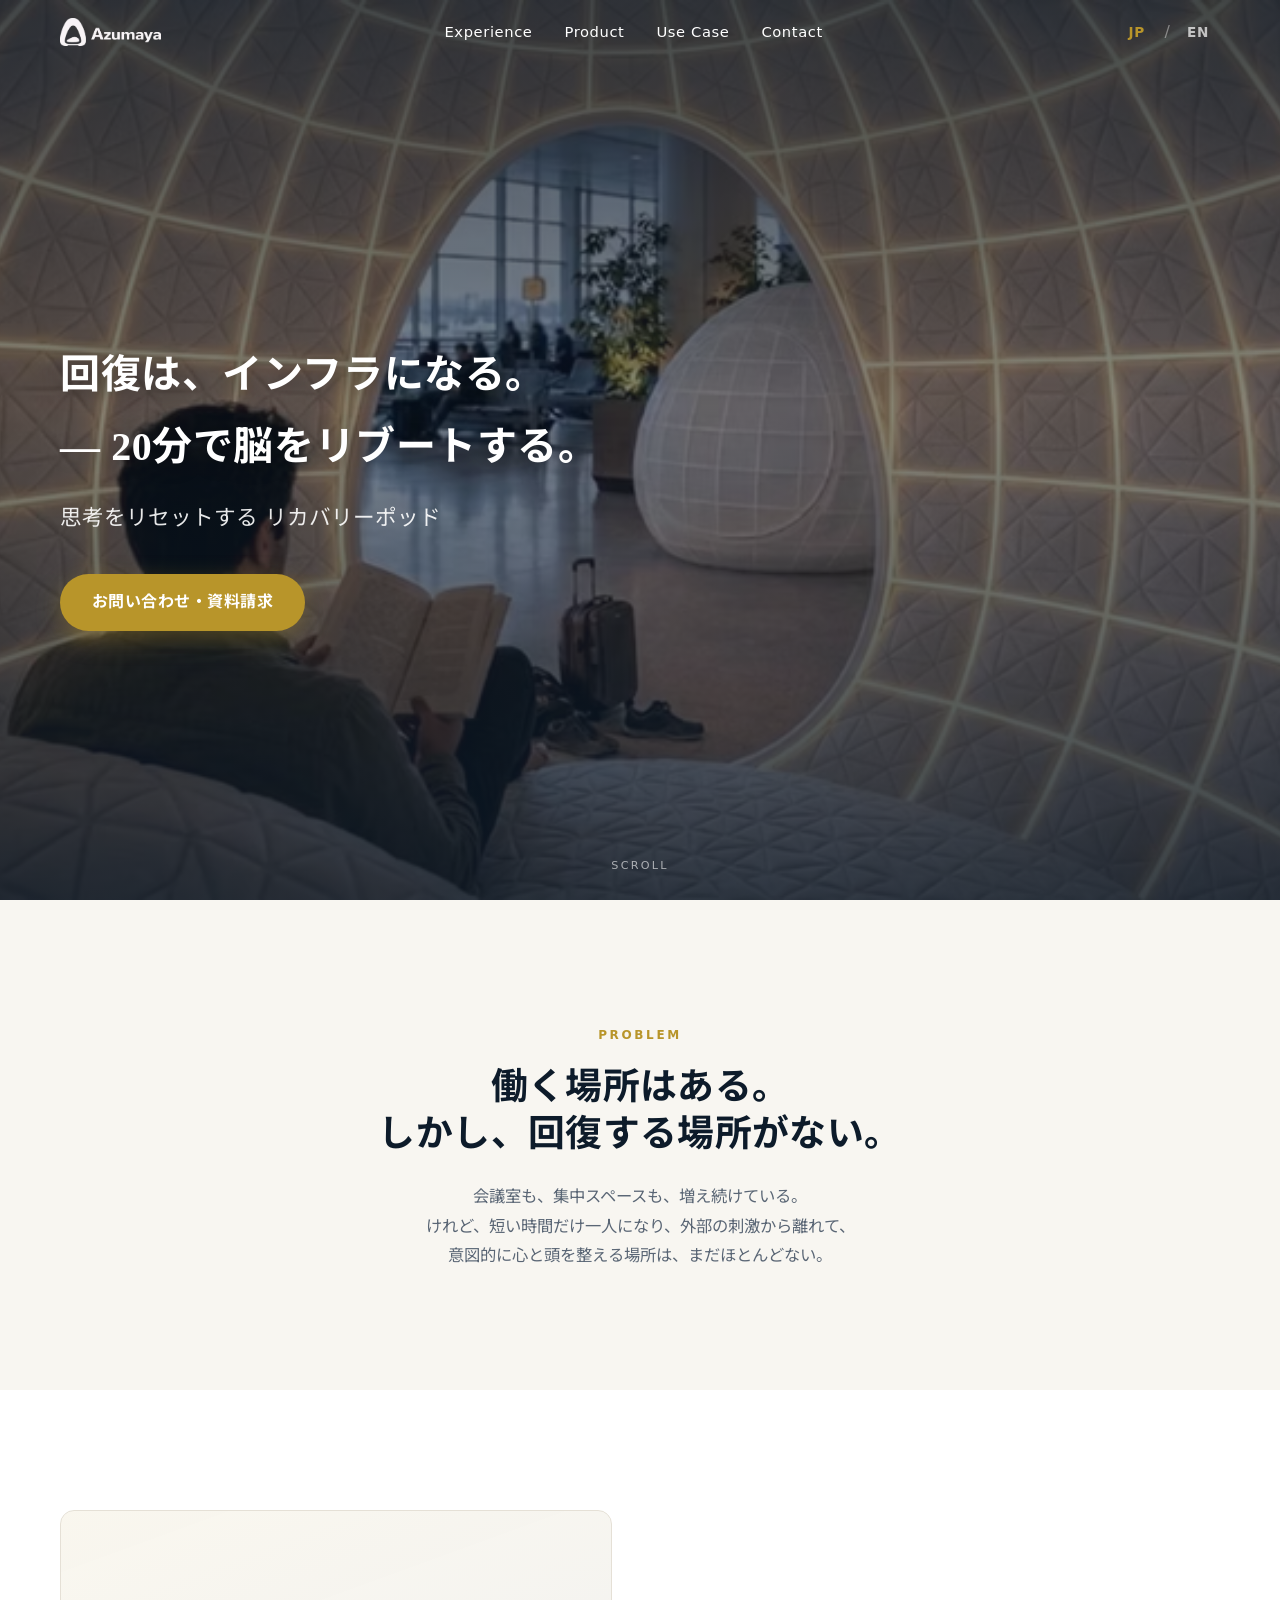
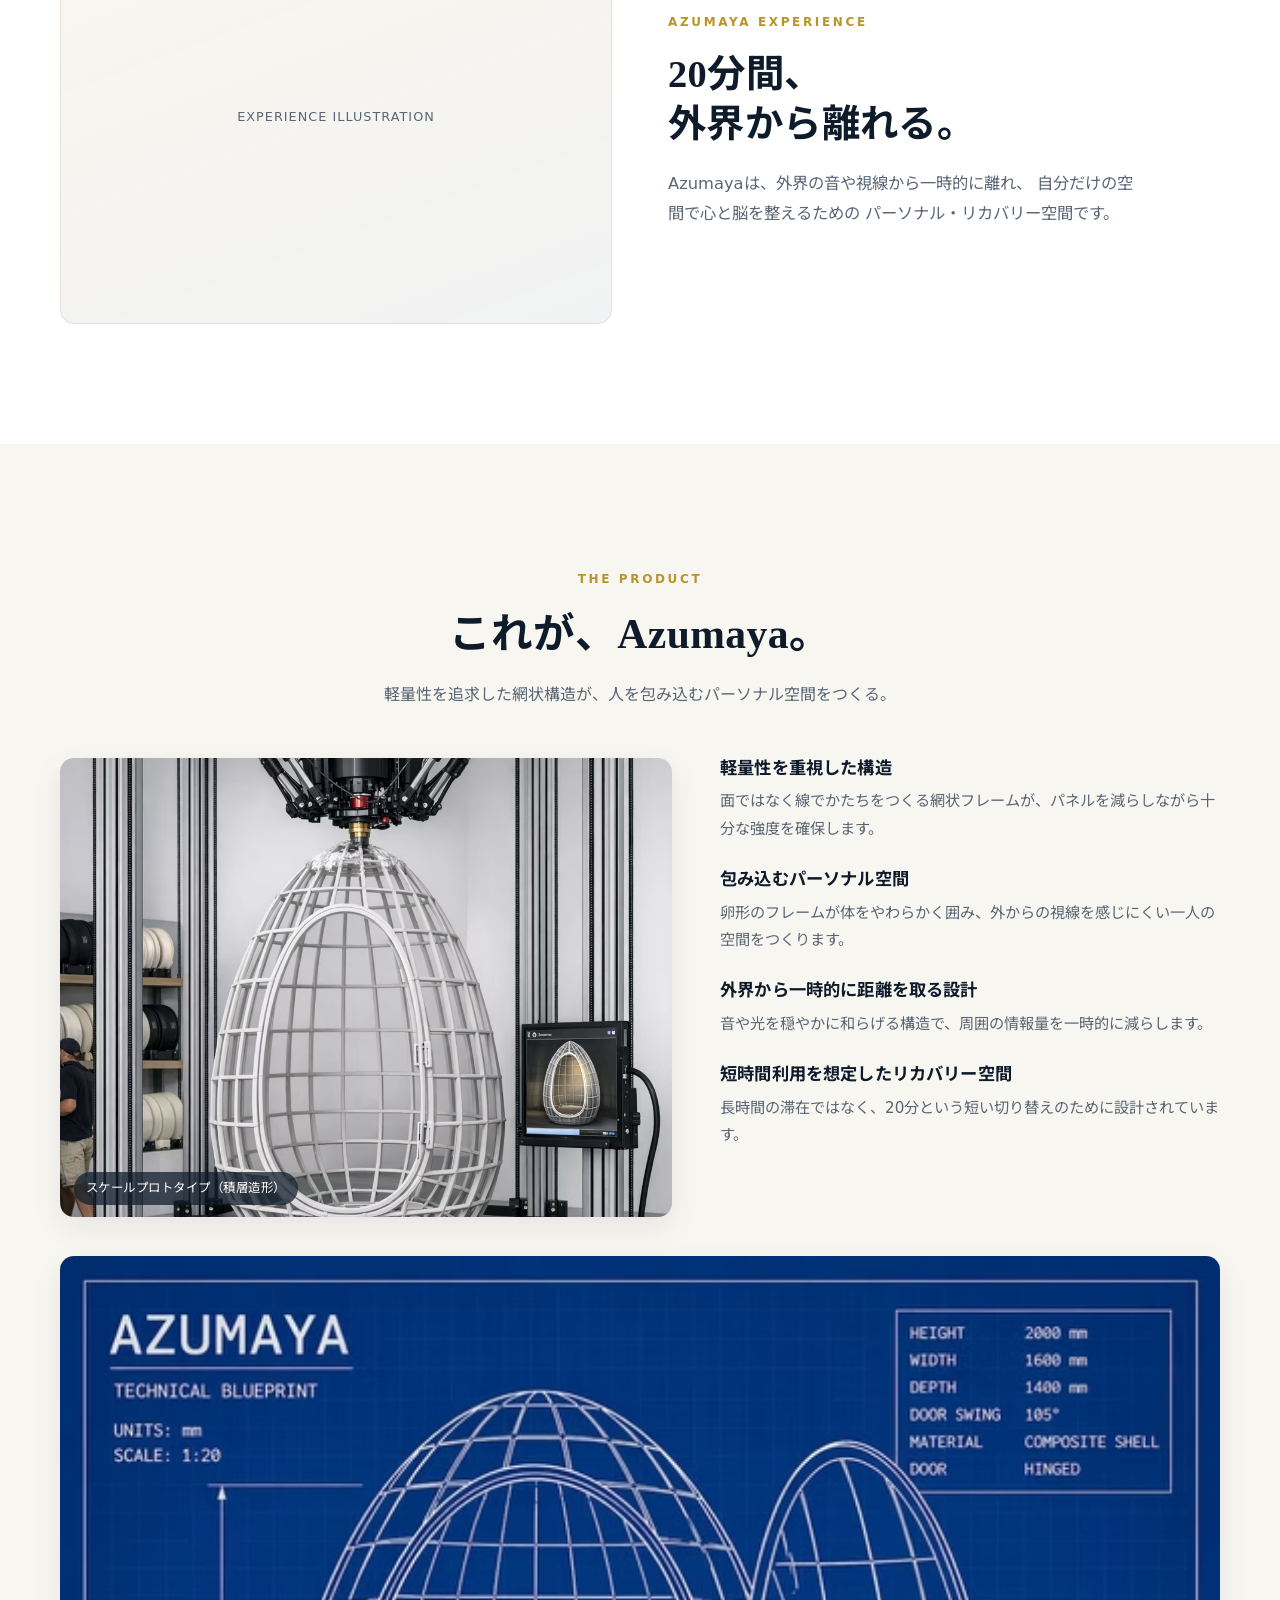
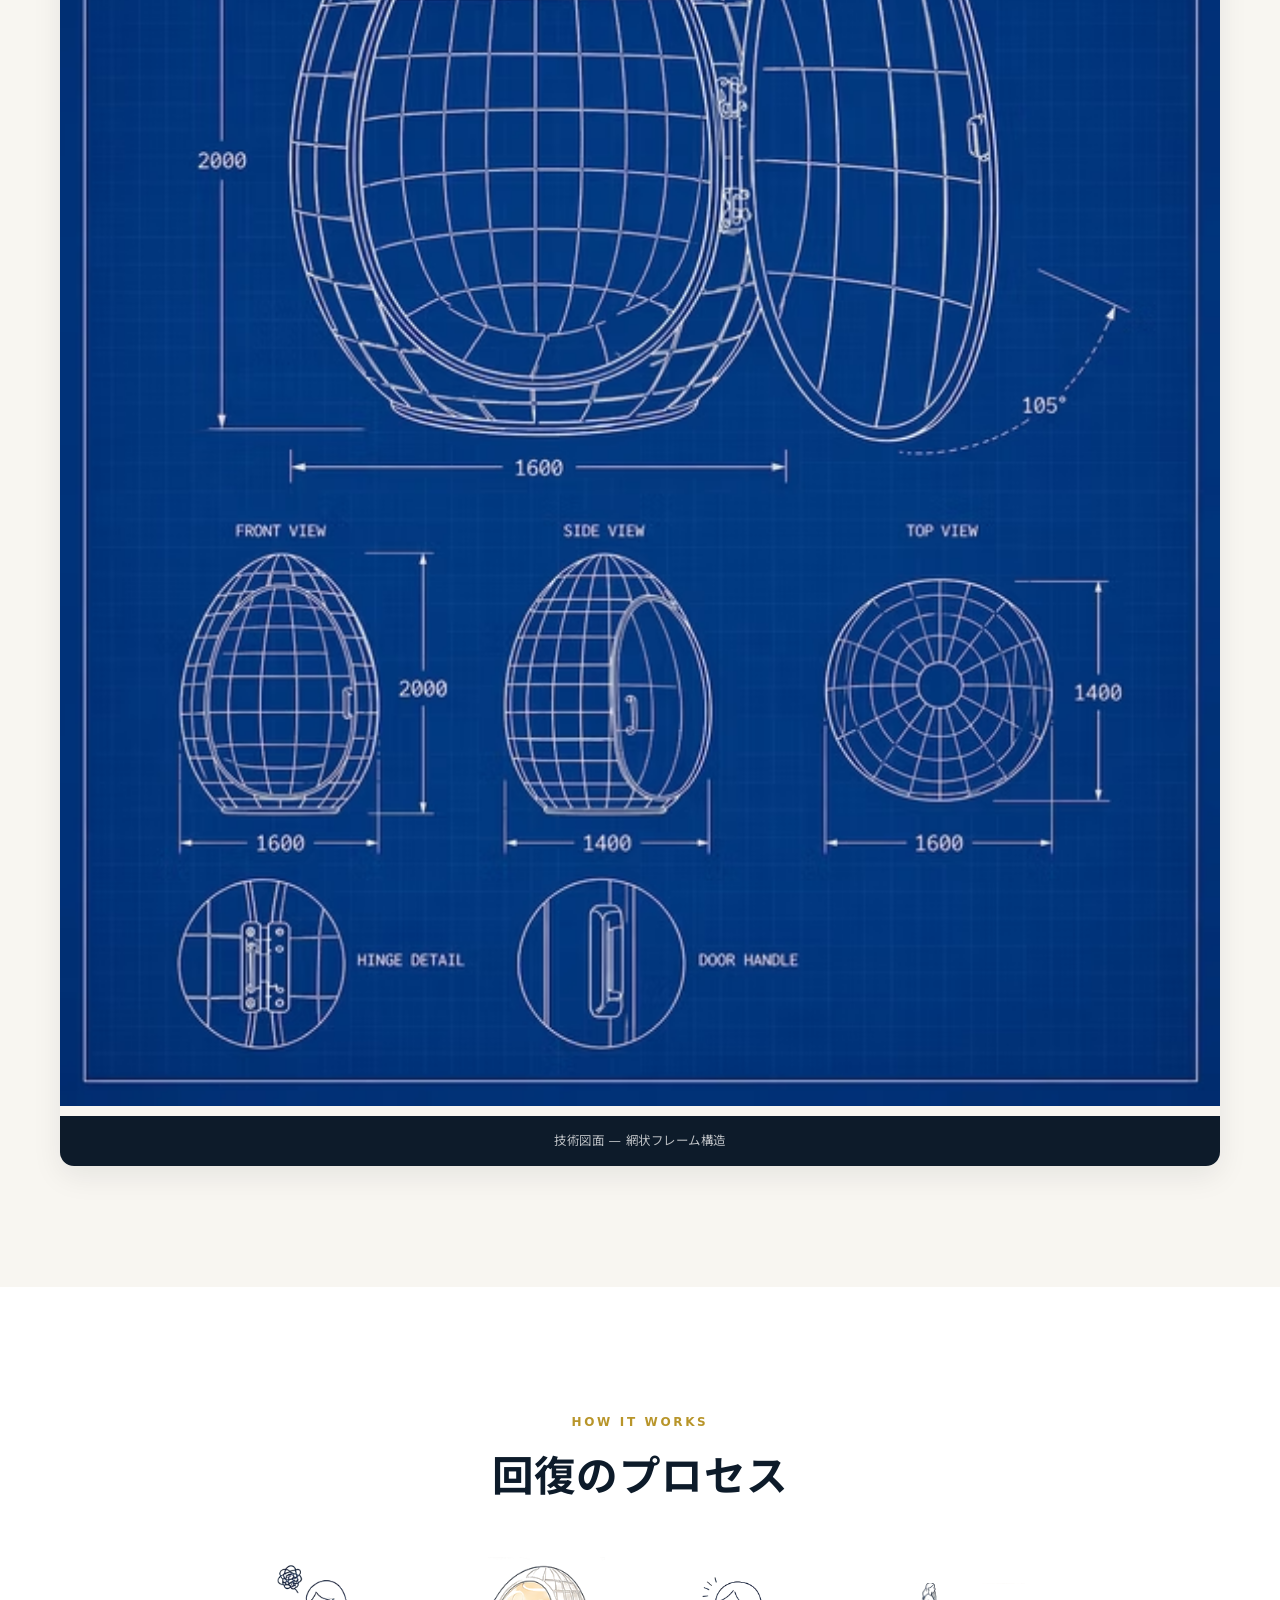
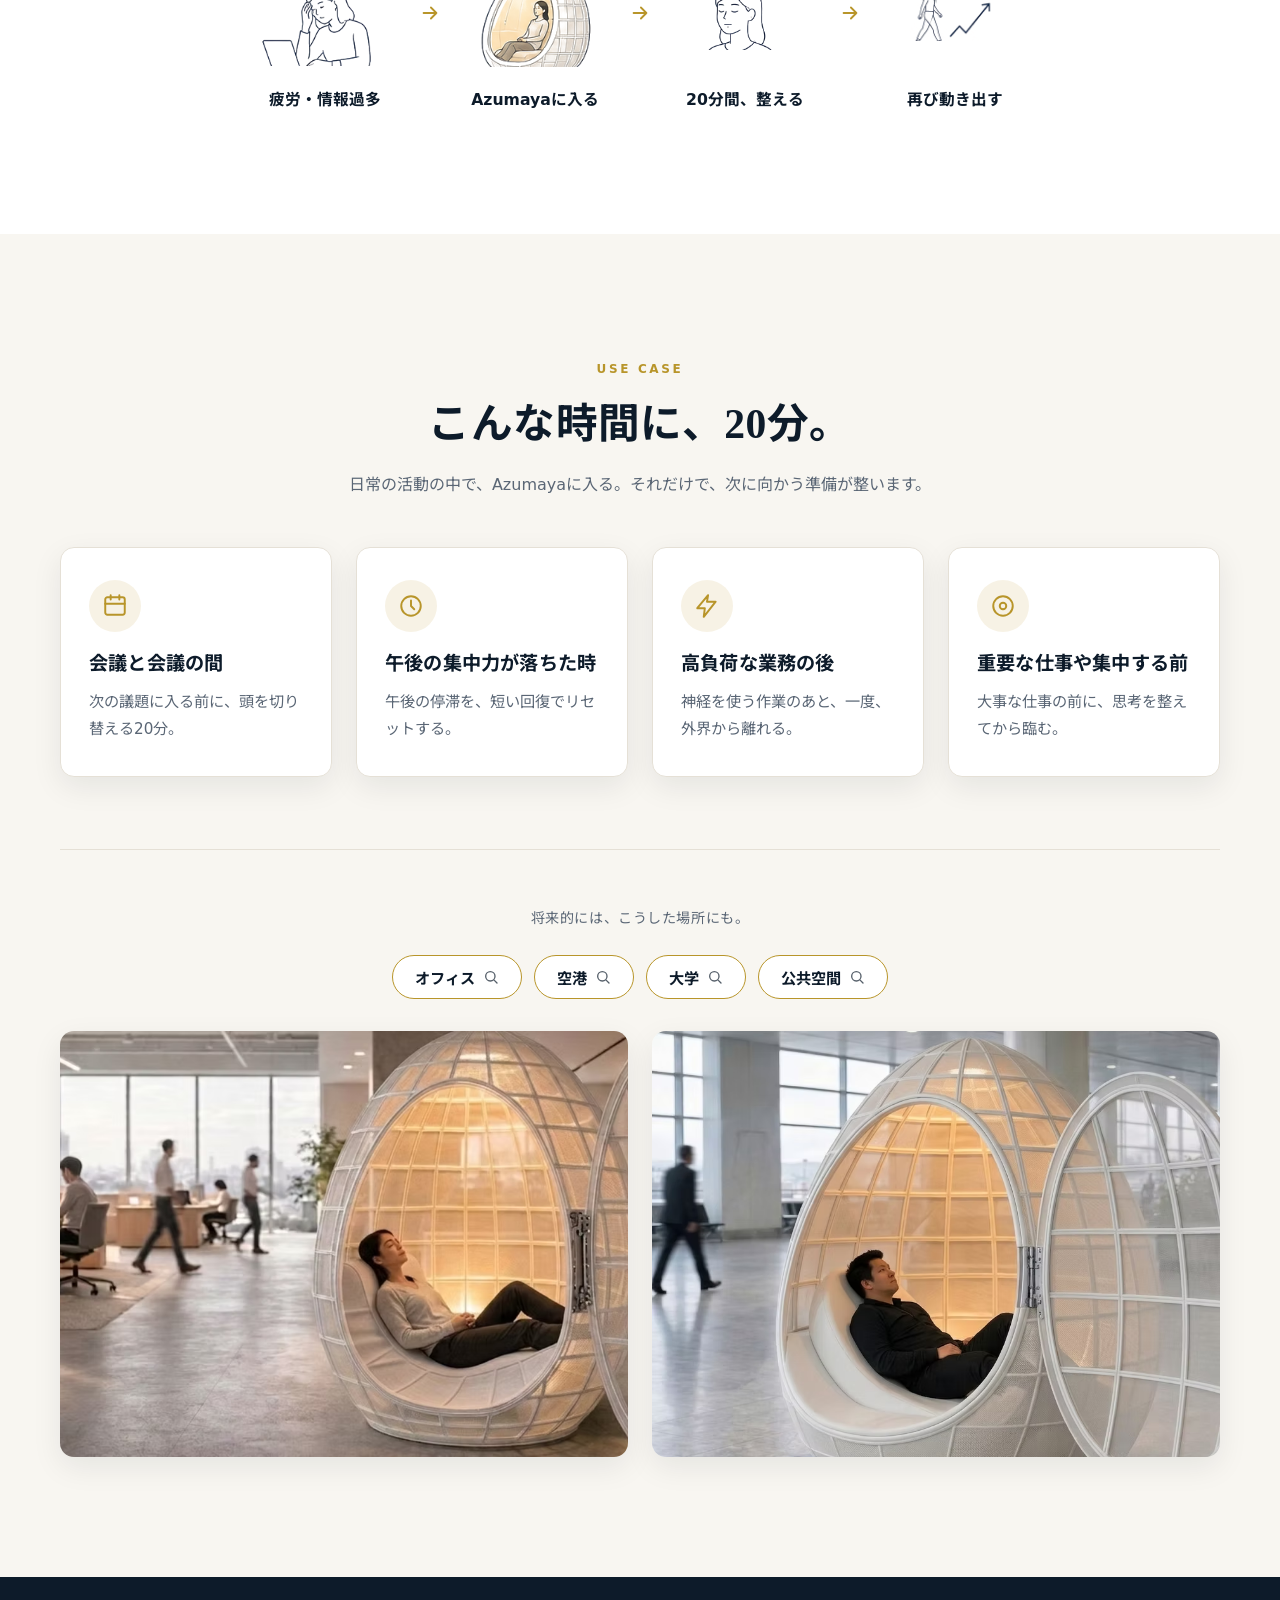
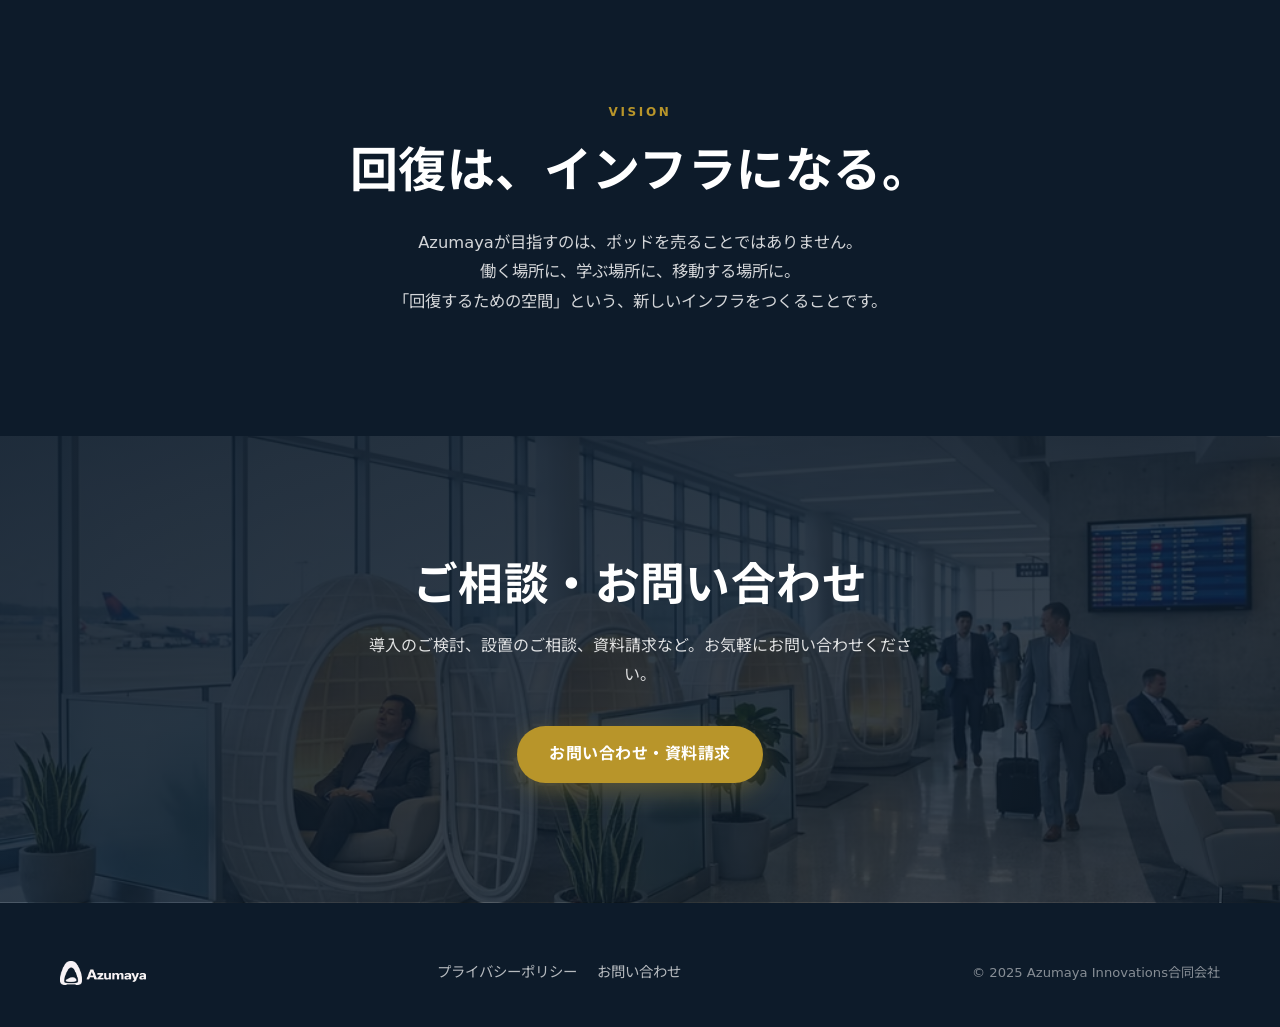
==== index.html @ 203da56b "Restructure homepage IA into 7-section flow (Problem/Experience/Product/HowItWorks/UseCase/Vision) S" ====
<!DOCTYPE html>
<html lang="ja">
<head>
  <meta charset="UTF-8" />
  <meta name="viewport" content="width=device-width, initial-scale=1.0" />
  <title>Azumaya Recovery Pod ｜ 20分で脳をリブートするリカバリーポッド</title>
  <meta name="description" content="回復は、インフラになる。20分で脳をリブートするリカバリーポッド。オフィス・空港・大学・公共空間へ。思考をリセットする空間設計。" />

  <!-- Open Graph -->
  <meta property="og:title" content="Azumaya Recovery Pod ｜ 20分で脳をリブートする" />
  <meta property="og:description" content="回復は、インフラになる。思考をリセットするリカバリーポッド。" />
  <meta property="og:type" content="website" />
  <meta property="og:image" content="https://www.azumayapod.com/images/blueprint.avif" />

  <!-- Fonts -->
  <link rel="preconnect" href="https://fonts.googleapis.com" />
  <link rel="preconnect" href="https://fonts.gstatic.com" crossorigin />
  <link href="https://fonts.googleapis.com/css2?family=Noto+Sans+JP:wght@400;500;700&display=swap" rel="stylesheet" />

  <link rel="stylesheet" href="css/style.css" />
</head>
<body>

  <!-- ================= Navigation ================= -->
  <header class="nav" id="nav">
    <div class="nav__inner">
      <a href="#hero" class="nav__logo">
        <img src="images/logo.png" alt="Azumaya" height="28" />
      </a>

      <nav class="nav__menu" aria-label="メインメニュー">
        <a href="#experience">Experience</a>
        <a href="#product">Product</a>
        <a href="#usecase">Use Case</a>
        <a href="#cta">Contact</a>
      </nav>

      <div class="nav__lang" aria-label="言語切替">
        <a href="index.html" class="is-active" lang="ja">JP</a>
        <span aria-hidden="true">/</span>
        <a href="en/index.html" lang="en">EN</a>
      </div>

      <button class="nav__toggle" id="navToggle" aria-label="メニューを開く" aria-expanded="false" aria-controls="navDrawer">
        <span></span><span></span><span></span>
      </button>
    </div>
  </header>

  <!-- Mobile drawer -->
  <div class="nav__drawer" id="navDrawer">
    <ul>
      <li><a href="#experience">Experience</a></li>
      <li><a href="#product">Product</a></li>
      <li><a href="#usecase">Use Case</a></li>
      <li><a href="#cta">Contact</a></li>
    </ul>
  </div>

  <!-- ================= Hero ================= -->
  <section class="hero" id="hero" style="--hero-img: url('../images/insideview.avif');">
    <div class="hero__bg"></div>
    <div class="container">
      <div class="hero__inner">
        <h1 class="hero__title reveal"><span class="hero__title-line">回復は、インフラになる。</span><br /><span class="hero__title-line">― 20分で脳をリブートする。</span></h1>
        <p class="hero__sub reveal reveal--delay-1">思考をリセットする リカバリーポッド</p>
        <a href="https://forms.gle/HsSoGKHqhkhACeSGA" class="btn btn--gold reveal reveal--delay-2" target="_blank" rel="noopener">お問い合わせ・資料請求</a>
      </div>
    </div>
    <span class="scroll-hint">Scroll</span>
  </section>

  <!-- ================= Problem ================= -->
  <section class="section problem" id="problem">
    <div class="container">
      <div class="problem__inner reveal">
        <span class="eyebrow">Problem</span>
        <h2 class="problem__title">働く場所はある。<br />しかし、回復する場所がない。</h2>
        <p class="problem__lead">
          会議室も、集中スペースも、増え続けている。<br class="u-nowrap-break" />
          けれど、短い時間だけ一人になり、外部の刺激から離れて、<br class="u-nowrap-break" />
          意図的に心と頭を整える場所は、まだほとんどない。
        </p>
      </div>
    </div>
  </section>

  <!-- ================= Azumaya Experience ================= -->
  <section class="section experience" id="experience">
    <div class="container">
      <div class="experience__grid">
        <div class="experience__visual reveal">
          <div class="experience__illustration">
            <img src="images/experience-illustration.png" alt="Azumayaの中で心と脳が整う体験のイメージイラスト" loading="lazy" onerror="this.closest('.experience__illustration').classList.add('is-placeholder')" />
          </div>
        </div>
        <div class="experience__body reveal reveal--delay-1">
          <span class="eyebrow">Azumaya Experience</span>
          <h2 class="experience__title">20分間、<br />外界から離れる。</h2>
          <p class="experience__text">
            Azumayaは、外界の音や視線から一時的に離れ、
            自分だけの空間で心と脳を整えるための
            パーソナル・リカバリー空間です。
          </p>
        </div>
      </div>
    </div>
  </section>

  <!-- ================= The Product ================= -->
  <section class="section product" id="product">
    <div class="container">
      <div class="text-center reveal">
        <span class="eyebrow">The Product</span>
        <h2 class="section__title">これが、Azumaya。</h2>
        <p class="section__lead">軽量性を追求した網状構造が、人を包み込むパーソナル空間をつくる。</p>
      </div>

      <div class="product__grid">
        <div class="product__media reveal">
          <img src="images/3D-printing.avif" alt="積層造形で製作されたAzumayaのスケールプロトタイプ" loading="lazy" />
          <span class="product__caption">スケールプロトタイプ（積層造形）</span>
        </div>
        <div class="product__points reveal reveal--delay-1">
          <ul class="product__list">
            <li>
              <h3>軽量性を重視した構造</h3>
              <p>面ではなく線でかたちをつくる網状フレームが、パネルを減らしながら十分な強度を確保します。</p>
            </li>
            <li>
              <h3>包み込むパーソナル空間</h3>
              <p>卵形のフレームが体をやわらかく囲み、外からの視線を感じにくい一人の空間をつくります。</p>
            </li>
            <li>
              <h3>外界から一時的に距離を取る設計</h3>
              <p>音や光を穏やかに和らげる構造で、周囲の情報量を一時的に減らします。</p>
            </li>
            <li>
              <h3>短時間利用を想定したリカバリー空間</h3>
              <p>長時間の滞在ではなく、20分という短い切り替えのために設計されています。</p>
            </li>
          </ul>
        </div>
      </div>

      <div class="product__blueprint reveal reveal--delay-2">
        <img src="images/blueprint.avif" alt="Azumaya技術図面（網状フレーム構造）" loading="lazy" />
        <span class="product__caption">技術図面 — 網状フレーム構造</span>
      </div>
    </div>
  </section>

  <!-- ================= How It Works ================= -->
  <section class="section how-it-works" id="how-it-works">
    <div class="container">
      <div class="text-center reveal">
        <span class="eyebrow">How It Works</span>
        <h2 class="section__title">回復のプロセス</h2>
      </div>

      <ol class="flow">
        <li class="flow__step reveal">
          <span class="flow__icon"><img src="images/flow-01-fatigue.png" alt="" loading="lazy" /></span>
          <p class="flow__label">疲労・情報過多</p>
        </li>
        <li class="flow__arrow" aria-hidden="true">
          <svg viewBox="0 0 24 24" fill="none" stroke="currentColor" stroke-width="2" stroke-linecap="round" stroke-linejoin="round"><path d="M5 12h14M13 6l6 6-6 6"/></svg>
        </li>
        <li class="flow__step reveal reveal--delay-1">
          <span class="flow__icon"><img src="images/flow-02-enter.png" alt="" loading="lazy" /></span>
          <p class="flow__label">Azumayaに入る</p>
        </li>
        <li class="flow__arrow" aria-hidden="true">
          <svg viewBox="0 0 24 24" fill="none" stroke="currentColor" stroke-width="2" stroke-linecap="round" stroke-linejoin="round"><path d="M5 12h14M13 6l6 6-6 6"/></svg>
        </li>
        <li class="flow__step reveal reveal--delay-2">
          <span class="flow__icon"><img src="images/flow-03-clear.png" alt="" loading="lazy" /></span>
          <p class="flow__label">20分間、整える</p>
        </li>
        <li class="flow__arrow" aria-hidden="true">
          <svg viewBox="0 0 24 24" fill="none" stroke="currentColor" stroke-width="2" stroke-linecap="round" stroke-linejoin="round"><path d="M5 12h14M13 6l6 6-6 6"/></svg>
        </li>
        <li class="flow__step reveal reveal--delay-3">
          <span class="flow__icon"><img src="images/flow-04-move.png" alt="" loading="lazy" /></span>
          <p class="flow__label">再び動き出す</p>
        </li>
      </ol>
    </div>
  </section>

  <!-- ================= Use Case ================= -->
  <section class="section usecase" id="usecase">
    <div class="container">
      <div class="text-center reveal">
        <span class="eyebrow">Use Case</span>
        <h2 class="section__title">こんな時間に、20分。</h2>
        <p class="section__lead">日常の活動の中で、Azumayaに入る。それだけで、次に向かう準備が整います。</p>
      </div>

      <div class="cards">
        <article class="card reveal">
          <div class="card__icon" aria-hidden="true">
            <svg viewBox="0 0 24 24" fill="none" stroke="currentColor" stroke-width="1.8" stroke-linecap="round" stroke-linejoin="round"><rect x="3" y="4" width="18" height="16" rx="2"/><path d="M8 2v4M16 2v4M3 10h18"/></svg>
          </div>
          <h3 class="card__title">会議と会議の間</h3>
          <p class="card__text">次の議題に入る前に、頭を切り替える20分。</p>
        </article>
        <article class="card reveal reveal--delay-1">
          <div class="card__icon" aria-hidden="true">
            <svg viewBox="0 0 24 24" fill="none" stroke="currentColor" stroke-width="1.8" stroke-linecap="round" stroke-linejoin="round"><circle cx="12" cy="12" r="9"/><path d="M12 7v5l3 3"/></svg>
          </div>
          <h3 class="card__title">午後の集中力が落ちた時</h3>
          <p class="card__text">午後の停滞を、短い回復でリセットする。</p>
        </article>
        <article class="card reveal reveal--delay-2">
          <div class="card__icon" aria-hidden="true">
            <svg viewBox="0 0 24 24" fill="none" stroke="currentColor" stroke-width="1.8" stroke-linecap="round" stroke-linejoin="round"><path d="M13 2 3 14h7l-1 8 11-14h-8z"/></svg>
          </div>
          <h3 class="card__title">高負荷な業務の後</h3>
          <p class="card__text">神経を使う作業のあと、一度、外界から離れる。</p>
        </article>
        <article class="card reveal reveal--delay-3">
          <div class="card__icon" aria-hidden="true">
            <svg viewBox="0 0 24 24" fill="none" stroke="currentColor" stroke-width="1.8" stroke-linecap="round" stroke-linejoin="round"><circle cx="12" cy="12" r="9"/><circle cx="12" cy="12" r="3"/></svg>
          </div>
          <h3 class="card__title">重要な仕事や集中する前</h3>
          <p class="card__text">大事な仕事の前に、思考を整えてから臨む。</p>
        </article>
      </div>

      <div class="usecase__locations reveal">
        <p class="usecase__locations-label">将来的には、こうした場所にも。</p>

        <div class="locations__tags">
          <button type="button" class="locations__tag" data-img="images/usecase-office.avif" data-caption="オフィス">
            オフィス
            <svg class="locations__tag-ic" viewBox="0 0 24 24" fill="none" stroke="currentColor" stroke-width="2" stroke-linecap="round" stroke-linejoin="round" aria-hidden="true"><circle cx="11" cy="11" r="7"/><line x1="21" y1="21" x2="16.65" y2="16.65"/></svg>
          </button>
          <button type="button" class="locations__tag" data-img="images/usecase-aireport2.avif" data-caption="空港">
            空港
            <svg class="locations__tag-ic" viewBox="0 0 24 24" fill="none" stroke="currentColor" stroke-width="2" stroke-linecap="round" stroke-linejoin="round" aria-hidden="true"><circle cx="11" cy="11" r="7"/><line x1="21" y1="21" x2="16.65" y2="16.65"/></svg>
          </button>
          <button type="button" class="locations__tag" data-img="images/library.avif" data-caption="大学">
            大学
            <svg class="locations__tag-ic" viewBox="0 0 24 24" fill="none" stroke="currentColor" stroke-width="2" stroke-linecap="round" stroke-linejoin="round" aria-hidden="true"><circle cx="11" cy="11" r="7"/><line x1="21" y1="21" x2="16.65" y2="16.65"/></svg>
          </button>
          <button type="button" class="locations__tag" data-img="images/Gemini_Generated_Image.png" data-caption="公共空間">
            公共空間
            <svg class="locations__tag-ic" viewBox="0 0 24 24" fill="none" stroke="currentColor" stroke-width="2" stroke-linecap="round" stroke-linejoin="round" aria-hidden="true"><circle cx="11" cy="11" r="7"/><line x1="21" y1="21" x2="16.65" y2="16.65"/></svg>
          </button>
        </div>

        <div class="locations__grid">
          <div class="locations__img reveal">
            <img src="images/usecase-office.avif" alt="オフィス環境に設置されたAzumaya" loading="lazy" />
          </div>
          <div class="locations__img reveal reveal--delay-1">
            <img src="images/usecase-aireport.avif" alt="空港に設置されたAzumaya" loading="lazy" />
          </div>
        </div>
      </div>
    </div>
  </section>

  <!-- ================= Vision ================= -->
  <section class="section vision" id="vision">
    <div class="container">
      <div class="vision__inner reveal">
        <span class="eyebrow">Vision</span>
        <h2 class="vision__title">回復は、インフラになる。</h2>
        <p class="vision__text">
          Azumayaが目指すのは、ポッドを売ることではありません。<br />
          働く場所に、学ぶ場所に、移動する場所に。<br />
          「回復するための空間」という、新しいインフラをつくることです。
        </p>
      </div>
    </div>
  </section>

  <!-- ================= CTA ================= -->
  <section class="section cta" id="cta" style="--cta-img: url('../images/pod-aireport.avif');">
    <div class="container">
      <div class="reveal">
        <h2 class="cta__title">ご相談・お問い合わせ</h2>
        <p class="cta__text">導入のご検討、設置のご相談、資料請求など。お気軽にお問い合わせください。</p>
        <a href="https://forms.gle/HsSoGKHqhkhACeSGA" class="btn btn--gold" target="_blank" rel="noopener">お問い合わせ・資料請求</a>
      </div>
    </div>
  </section>

  <!-- ================= Footer ================= -->
  <footer class="footer">
    <div class="container footer__inner">
      <span class="footer__logo"><img src="images/logo.png" alt="Azumaya" height="24" /></span>
      <nav class="footer__links" aria-label="フッターメニュー">
        <a href="privacy-policy.html">プライバシーポリシー</a>
        <a href="https://forms.gle/HsSoGKHqhkhACeSGA" target="_blank" rel="noopener">お問い合わせ</a>
      </nav>
      <p class="footer__copy">© 2025 Azumaya Innovations合同会社</p>
    </div>
  </footer>

  <!-- ================= Lightbox ================= -->
  <div class="lightbox" id="lightbox" role="dialog" aria-modal="true" aria-label="設置イメージ">
    <button class="lightbox__close" id="lightboxClose" type="button" aria-label="閉じる">&times;</button>
    <figure class="lightbox__figure">
      <img class="lightbox__img" id="lightboxImg" src="" alt="" />
      <figcaption class="lightbox__caption" id="lightboxCaption"></figcaption>
    </figure>
  </div>

  <script src="js/main.js"></script>
</body>
</html>
---- css/style.css ----
/* =========================================================
   Azumaya Recovery Pod — style.css
   Mobile-first / Responsive (320px〜)
   Breakpoints: 768px (tablet), 1200px (desktop)
   ========================================================= */

/* ----- Design Tokens ----- */
:root {
  --color-bg: #F8F6F1;      /* off-white base */
  --color-surface: #FFFFFF; /* cards */
  --color-navy: #0D1B2A;    /* main */
  --color-gold: #B8952A;    /* accent */
  --color-text: #1C2530;
  --color-text-muted: #5A6675;
  --color-border: #E5E0D6;

  --font-heading: Georgia, 'Times New Roman', 'Noto Sans JP', serif;
  --font-body: Calibri, system-ui, -apple-system, 'Noto Sans JP', sans-serif;

  --maxw: 1200px;
  --gutter: 20px;

  --nav-h: 64px;

  --radius: 14px;
  --shadow: 0 10px 30px rgba(13, 27, 42, 0.08);
  --shadow-hover: 0 16px 40px rgba(13, 27, 42, 0.14);
  --transition: 0.4s cubic-bezier(0.22, 1, 0.36, 1);
}

/* ----- Reset ----- */
*,
*::before,
*::after {
  box-sizing: border-box;
  margin: 0;
  padding: 0;
}

html {
  scroll-behavior: smooth;
  -webkit-text-size-adjust: 100%;
}

body {
  font-family: var(--font-body);
  color: var(--color-text);
  background-color: var(--color-bg);
  line-height: 1.8;
  font-size: 16px;
  overflow-x: hidden;
}

img {
  max-width: 100%;
  height: auto;
  display: block;
}

a {
  color: inherit;
  text-decoration: none;
}

h1, h2, h3, h4 {
  font-family: var(--font-heading);
  font-weight: 700;
  line-height: 1.3;
  letter-spacing: 0.01em;
}

/* ----- Layout helpers ----- */
.container {
  width: 100%;
  max-width: var(--maxw);
  margin: 0 auto;
  padding: 0 var(--gutter);
}

.section {
  padding: 72px 0;
}

.section__lead {
  color: var(--color-text-muted);
  max-width: 620px;
  margin: 0 auto;
}

.text-center {
  text-align: center;
}

.eyebrow {
  display: inline-block;
  font-family: var(--font-body);
  font-size: 0.75rem;
  letter-spacing: 0.22em;
  text-transform: uppercase;
  color: var(--color-gold);
  font-weight: 700;
  margin-bottom: 16px;
}

.section__title {
  font-size: clamp(1.6rem, 5vw, 2.6rem);
  color: var(--color-navy);
  margin-bottom: 20px;
}

/* ----- Buttons ----- */
.btn {
  display: inline-flex;
  align-items: center;
  justify-content: center;
  gap: 8px;
  min-height: 44px;
  padding: 14px 32px;
  font-family: var(--font-body);
  font-size: 1rem;
  font-weight: 700;
  letter-spacing: 0.03em;
  border-radius: 999px;
  cursor: pointer;
  border: none;
  position: relative;
  overflow: hidden;
  transition: transform var(--transition), box-shadow var(--transition), background-color var(--transition);
}

/* Soft light ripple that blooms from the center on press */
.btn::after {
  content: '';
  position: absolute;
  left: 50%;
  top: 50%;
  width: 12px;
  height: 12px;
  border-radius: 50%;
  background: rgba(255, 255, 255, 0.55);
  transform: translate(-50%, -50%) scale(0);
  opacity: 0;
  pointer-events: none;
}

.btn--gold {
  background-color: var(--color-gold);
  color: #fff;
  box-shadow: 0 8px 24px rgba(184, 149, 42, 0.35);
}

.btn--gold:hover {
  transform: translateY(-3px);
  box-shadow: 0 14px 32px rgba(184, 149, 42, 0.45);
}

/* While held down: gently sink in */
.btn:active {
  transform: scale(0.96);
  transition-duration: 0.08s;
}

/* On press (JS toggles .btn--press): soft springy "pop" + ripple */
.btn--press {
  animation: btnPop 0.5s cubic-bezier(0.34, 1.56, 0.64, 1);
}

.btn--press::after {
  animation: btnRipple 0.6s ease-out;
}

@keyframes btnPop {
  0%   { transform: scale(0.94); }
  45%  { transform: scale(1.05); box-shadow: 0 22px 46px rgba(184, 149, 42, 0.55); }
  100% { transform: scale(1); }
}

@keyframes btnRipple {
  0%   { transform: translate(-50%, -50%) scale(0);  opacity: 0.5; }
  100% { transform: translate(-50%, -50%) scale(34); opacity: 0; }
}

/* =========================================================
   Navigation
   ========================================================= */
.nav {
  position: fixed;
  top: 0;
  left: 0;
  width: 100%;
  height: var(--nav-h);
  z-index: 1000;
  display: flex;
  align-items: center;
  background-color: transparent;
  transition: background-color var(--transition), box-shadow var(--transition);
}

.nav.is-scrolled {
  background-color: var(--color-navy);
  box-shadow: 0 4px 20px rgba(13, 27, 42, 0.25);
}

.nav__inner {
  width: 100%;
  max-width: var(--maxw);
  margin: 0 auto;
  padding: 0 var(--gutter);
  display: flex;
  align-items: center;
  justify-content: space-between;
}

.nav__logo {
  font-family: var(--font-heading);
  font-size: 1.2rem;
  font-weight: 700;
  color: #fff;
  letter-spacing: 0.04em;
  display: inline-flex;
  align-items: center;
}

.nav__logo img {
  display: block;
  width: auto;
  height: 28px;
}

.nav__menu {
  display: none;
  list-style: none;
  align-items: center;
  gap: 28px;
}

.nav__menu a {
  color: #fff;
  font-size: 0.92rem;
  letter-spacing: 0.04em;
  position: relative;
  padding: 6px 2px;
  transition: color var(--transition);
}

.nav__menu a::after {
  content: '';
  position: absolute;
  left: 0;
  bottom: 0;
  width: 0;
  height: 2px;
  background-color: var(--color-gold);
  transition: width var(--transition);
}

.nav__menu a:hover {
  color: var(--color-gold);
}

.nav__menu a:hover::after {
  width: 100%;
}

.nav__lang {
  display: flex;
  align-items: center;
  gap: 6px;
  margin-left: 8px;
}

.nav__lang a {
  display: inline-flex;
  align-items: center;
  justify-content: center;
  min-width: 44px;
  min-height: 44px;
  padding: 0 8px;
  color: rgba(255, 255, 255, 0.7);
  font-size: 0.85rem;
  font-weight: 700;
  letter-spacing: 0.05em;
  border-radius: 8px;
  transition: color var(--transition), background-color var(--transition);
}

.nav__lang a.is-active {
  color: var(--color-gold);
}

.nav__lang a:hover {
  color: #fff;
}

.nav__lang span {
  color: rgba(255, 255, 255, 0.4);
}

/* Mobile menu toggle */
.nav__toggle {
  display: inline-flex;
  flex-direction: column;
  justify-content: center;
  gap: 5px;
  width: 44px;
  height: 44px;
  background: none;
  border: none;
  cursor: pointer;
  padding: 10px;
}

.nav__toggle span {
  display: block;
  width: 100%;
  height: 2px;
  background-color: #fff;
  transition: transform var(--transition), opacity var(--transition);
}

.nav__toggle.is-open span:nth-child(1) {
  transform: translateY(7px) rotate(45deg);
}
.nav__toggle.is-open span:nth-child(2) {
  opacity: 0;
}
.nav__toggle.is-open span:nth-child(3) {
  transform: translateY(-7px) rotate(-45deg);
}

/* Mobile drawer */
.nav__drawer {
  position: fixed;
  top: var(--nav-h);
  left: 0;
  width: 100%;
  background-color: var(--color-navy);
  transform: translateY(-150%);
  transition: transform var(--transition);
  z-index: 999;
  padding: 16px var(--gutter) 28px;
  box-shadow: 0 12px 30px rgba(13, 27, 42, 0.3);
}

.nav__drawer.is-open {
  transform: translateY(0);
}

.nav__drawer ul {
  list-style: none;
}

.nav__drawer a {
  display: block;
  color: #fff;
  font-size: 1.05rem;
  padding: 14px 4px;
  min-height: 44px;
  border-bottom: 1px solid rgba(255, 255, 255, 0.12);
}

.nav__drawer a:hover {
  color: var(--color-gold);
}

/* =========================================================
   Hero
   ========================================================= */
.hero {
  position: relative;
  min-height: 100vh;
  display: flex;
  align-items: center;
  color: #fff;
  background: linear-gradient(180deg, rgba(13, 27, 42, 0.72) 0%, rgba(13, 27, 42, 0.55) 50%, rgba(13, 27, 42, 0.75) 100%),
    #0D1B2A;
  background-size: cover;
  background-position: center;
  overflow: hidden;
}

.hero__bg {
  position: absolute;
  inset: 0;
  background-image: var(--hero-img, none);
  background-size: cover;
  background-position: center;
  z-index: 0;
}

.hero__bg::after {
  content: '';
  position: absolute;
  inset: 0;
  background: linear-gradient(180deg, rgba(13, 27, 42, 0.78) 0%, rgba(13, 27, 42, 0.5) 45%, rgba(13, 27, 42, 0.82) 100%);
}

.hero__inner {
  position: relative;
  z-index: 1;
  padding-top: calc(var(--nav-h) + 40px);
  padding-bottom: 60px;
  max-width: 760px;
}

.hero__title {
  font-size: clamp(2rem, 8vw, 3.6rem);
  line-height: 1.25;
  margin-bottom: 22px;
  text-shadow: 0 2px 20px rgba(0, 0, 0, 0.3);
}

/* JP hero title: keep each line on one row (no mid-phrase wrap).
   Font scales with viewport so the longest line always fits, even on mobile. */
.hero__title-line {
  display: inline-block;
  white-space: nowrap;
  font-size: clamp(1.25rem, 6.2vw, 2.5rem);
}

/* English title lines are longer: use a slightly smaller cap so the second line
   fits comfortably on one row at PC widths, and allow wrapping on small screens to
   avoid horizontal overflow (the <br> still fixes the two-line break). */
[lang="en"] .hero__title-line {
  white-space: normal;
  font-size: clamp(1.1rem, 5vw, 2.2rem);
}

.hero__sub {
  font-size: clamp(1rem, 3.5vw, 1.35rem);
  color: rgba(255, 255, 255, 0.9);
  margin-bottom: 36px;
  font-family: var(--font-body);
}

.hero .scroll-hint {
  position: absolute;
  bottom: 24px;
  left: 50%;
  transform: translateX(-50%);
  z-index: 1;
  color: rgba(255, 255, 255, 0.6);
  font-size: 0.7rem;
  letter-spacing: 0.2em;
  text-transform: uppercase;
  animation: floaty 2s ease-in-out infinite;
}

@keyframes floaty {
  0%, 100% { transform: translate(-50%, 0); }
  50% { transform: translate(-50%, 8px); }
}

/* =========================================================
   Cards (reused by Use Case moment cards)
   ========================================================= */
.cards {
  display: grid;
  grid-template-columns: 1fr;
  gap: 20px;
  margin-top: 48px;
}

.card {
  background-color: var(--color-surface);
  border: 1px solid var(--color-border);
  border-radius: var(--radius);
  padding: 32px 28px;
  box-shadow: var(--shadow);
  transition: transform var(--transition), box-shadow var(--transition);
}

.card:hover {
  transform: translateY(-6px);
  box-shadow: var(--shadow-hover);
}

.card__icon {
  width: 52px;
  height: 52px;
  display: flex;
  align-items: center;
  justify-content: center;
  border-radius: 50%;
  background-color: rgba(184, 149, 42, 0.12);
  color: var(--color-gold);
  margin-bottom: 20px;
}

.card__icon svg {
  width: 26px;
  height: 26px;
}

.card__title {
  font-size: 1.2rem;
  color: var(--color-navy);
  margin-bottom: 12px;
}

.card__text {
  color: var(--color-text-muted);
  font-size: 0.95rem;
}

/* =========================================================
   Locations
   ========================================================= */
.locations__tags {
  display: flex;
  flex-wrap: wrap;
  justify-content: center;
  gap: 12px;
  margin-top: 36px;
  margin-bottom: 44px;
}

.locations__tag {
  display: inline-flex;
  align-items: center;
  gap: 8px;
  min-height: 44px;
  padding: 0 22px;
  border: 1px solid var(--color-gold);
  color: var(--color-navy);
  border-radius: 999px;
  font-family: var(--font-body);
  font-weight: 700;
  font-size: 0.95rem;
  background-color: var(--color-surface);
  cursor: pointer;
  transition: background-color var(--transition), color var(--transition),
    transform var(--transition), box-shadow var(--transition);
}

.locations__tag-ic {
  width: 16px;
  height: 16px;
  opacity: 0.7;
  transition: opacity var(--transition);
}

.locations__tag:hover,
.locations__tag:focus-visible {
  background-color: var(--color-gold);
  color: #fff;
  transform: translateY(-2px);
  box-shadow: 0 8px 20px rgba(184, 149, 42, 0.3);
  outline: none;
}

.locations__tag:hover .locations__tag-ic,
.locations__tag:focus-visible .locations__tag-ic {
  opacity: 1;
}

.locations__tag:active {
  transform: scale(0.96);
  transition-duration: 0.08s;
}

.locations__grid {
  display: grid;
  grid-template-columns: 1fr;
  gap: 18px;
}

.locations__img {
  border-radius: var(--radius);
  overflow: hidden;
  box-shadow: var(--shadow);
  aspect-ratio: 4 / 3;
}

.locations__img img {
  width: 100%;
  height: 100%;
  object-fit: cover;
  transition: transform 0.6s ease;
}

.locations__img:hover img {
  transform: scale(1.05);
}

/* =========================================================
   Lightbox (location images)
   ========================================================= */
.lightbox {
  position: fixed;
  inset: 0;
  z-index: 2000;
  display: none;
  align-items: center;
  justify-content: center;
  padding: 24px;
  background: rgba(13, 27, 42, 0.88);
  -webkit-backdrop-filter: blur(4px);
  backdrop-filter: blur(4px);
  opacity: 0;
  transition: opacity 0.3s ease;
}

.lightbox.is-visible {
  display: flex;
}

.lightbox.is-open {
  opacity: 1;
}

.lightbox__figure {
  margin: 0;
  max-width: 1000px;
  width: 100%;
  transform: scale(0.94);
  transition: transform 0.45s cubic-bezier(0.22, 1, 0.36, 1);
}

.lightbox.is-open .lightbox__figure {
  transform: scale(1);
}

.lightbox__img {
  width: 100%;
  height: auto;
  max-height: 80vh;
  object-fit: contain;
  border-radius: 12px;
  box-shadow: 0 30px 80px rgba(0, 0, 0, 0.55);
}

.lightbox__caption {
  text-align: center;
  color: #fff;
  font-family: var(--font-heading);
  font-size: 1.15rem;
  letter-spacing: 0.06em;
  margin-top: 18px;
}

.lightbox__close {
  position: absolute;
  top: 16px;
  right: 16px;
  width: 48px;
  height: 48px;
  display: flex;
  align-items: center;
  justify-content: center;
  border: none;
  border-radius: 50%;
  background: rgba(255, 255, 255, 0.14);
  color: #fff;
  font-size: 1.9rem;
  line-height: 1;
  cursor: pointer;
  transition: background-color var(--transition), transform var(--transition);
}

.lightbox__close:hover {
  background: rgba(255, 255, 255, 0.28);
  transform: rotate(90deg);
}

/* =========================================================
   Problem
   ========================================================= */
.problem {
  background-color: var(--color-bg);
}

.problem__inner {
  max-width: 720px;
  margin: 0 auto;
  text-align: center;
}

.problem__title {
  font-size: clamp(1.5rem, 4.6vw, 2.3rem);
  color: var(--color-navy);
  margin-bottom: 24px;
}

.problem__lead {
  color: var(--color-text-muted);
  font-size: 1.02rem;
}

.u-nowrap-break {
  display: none;
}

/* =========================================================
   Azumaya Experience
   ========================================================= */
.experience {
  background-color: var(--color-surface);
}

.experience__grid {
  display: grid;
  grid-template-columns: 1fr;
  gap: 36px;
  align-items: center;
}

.experience__illustration {
  position: relative;
  border-radius: var(--radius);
  overflow: hidden;
  background: linear-gradient(160deg, rgba(184, 149, 42, 0.08), rgba(13, 27, 42, 0.06));
  border: 1px solid var(--color-border);
  aspect-ratio: 4 / 3;
  display: flex;
  align-items: center;
  justify-content: center;
}

.experience__illustration img {
  width: 100%;
  height: 100%;
  object-fit: contain;
}

/* Fallback shown while the illustration asset is not yet in place */
.experience__illustration.is-placeholder {
  color: var(--color-text-muted);
}

.experience__illustration.is-placeholder img {
  display: none;
}

.experience__illustration.is-placeholder::after {
  content: 'Experience illustration';
  font-family: var(--font-body);
  font-size: 0.8rem;
  letter-spacing: 0.08em;
  text-transform: uppercase;
  color: var(--color-text-muted);
}

.experience__title {
  font-size: clamp(1.7rem, 5vw, 2.4rem);
  color: var(--color-navy);
  margin-bottom: 20px;
}

.experience__text {
  color: var(--color-text-muted);
  font-size: 1.02rem;
  max-width: 480px;
}

/* =========================================================
   The Product
   ========================================================= */
.product {
  background-color: var(--color-bg);
}

.product__grid {
  display: grid;
  grid-template-columns: 1fr;
  gap: 32px;
  align-items: start;
  margin-top: 48px;
}

.product__media {
  position: relative;
  border-radius: var(--radius);
  overflow: hidden;
  box-shadow: var(--shadow);
}

.product__media img {
  width: 100%;
  height: 100%;
  aspect-ratio: 4 / 3;
  object-fit: cover;
}

.product__caption {
  display: block;
  font-size: 0.78rem;
  letter-spacing: 0.04em;
  color: var(--color-text-muted);
  margin-top: 10px;
}

.product__media .product__caption {
  position: absolute;
  left: 14px;
  bottom: 12px;
  margin-top: 0;
  padding: 5px 12px;
  border-radius: 999px;
  background-color: rgba(13, 27, 42, 0.72);
  color: #fff;
}

.product__list {
  list-style: none;
  display: flex;
  flex-direction: column;
  gap: 26px;
}

.product__list h3 {
  font-size: 1.08rem;
  color: var(--color-navy);
  margin-bottom: 8px;
}

.product__list p {
  color: var(--color-text-muted);
  font-size: 0.95rem;
}

.product__blueprint {
  margin-top: 40px;
  border-radius: var(--radius);
  overflow: hidden;
  box-shadow: var(--shadow);
}

.product__blueprint img {
  width: 100%;
  height: auto;
}

.product__blueprint .product__caption {
  text-align: center;
  padding: 14px 0;
  background-color: var(--color-navy);
  color: rgba(255, 255, 255, 0.72);
}

/* =========================================================
   How It Works
   ========================================================= */
.how-it-works {
  background-color: var(--color-surface);
}

.flow {
  list-style: none;
  display: flex;
  flex-direction: column;
  align-items: center;
  gap: 20px;
  margin-top: 48px;
}

.flow__step {
  display: flex;
  flex-direction: column;
  align-items: center;
  text-align: center;
  width: 100%;
  max-width: 220px;
}

.flow__icon {
  width: 140px;
  height: 120px;
  display: flex;
  align-items: center;
  justify-content: center;
  margin-bottom: 14px;
}

.flow__icon img {
  max-width: 100%;
  max-height: 100%;
  object-fit: contain;
}

.flow__label {
  font-weight: 700;
  color: var(--color-navy);
  font-size: 0.98rem;
}

.flow__arrow {
  color: var(--color-gold);
  transform: rotate(90deg);
}

.flow__arrow svg {
  width: 22px;
  height: 22px;
}

/* =========================================================
   Use Case (extends .cards / .locations__tags / .locations__grid)
   ========================================================= */
.usecase {
  background-color: var(--color-bg);
}

.usecase__locations {
  margin-top: 72px;
  padding-top: 56px;
  border-top: 1px solid var(--color-border);
  text-align: center;
}

.usecase__locations-label {
  color: var(--color-text-muted);
  font-size: 0.88rem;
  letter-spacing: 0.04em;
  margin-bottom: 24px;
}

.usecase .locations__tags {
  margin-top: 0;
  margin-bottom: 32px;
}

/* =========================================================
   Vision
   ========================================================= */
.vision {
  background-color: var(--color-navy);
  color: #fff;
}

.vision__inner {
  max-width: 640px;
  margin: 0 auto;
  text-align: center;
}

.vision .eyebrow {
  color: var(--color-gold);
}

.vision__title {
  font-size: clamp(1.9rem, 6vw, 3rem);
  color: #fff;
  margin-bottom: 26px;
}

.vision__text {
  color: rgba(255, 255, 255, 0.82);
  font-size: 1.02rem;
}

/* =========================================================
   CTA
   ========================================================= */
.cta {
  background:
    linear-gradient(160deg, rgba(13, 27, 42, 0.92), rgba(13, 27, 42, 0.78)),
    var(--cta-img, none);
  background-size: cover;
  background-position: center;
  color: #fff;
  text-align: center;
}

.cta__title {
  font-size: clamp(1.8rem, 5.5vw, 2.8rem);
  margin-bottom: 18px;
  color: #fff;
}

.cta__text {
  color: rgba(255, 255, 255, 0.85);
  max-width: 560px;
  margin: 0 auto 36px;
}

/* =========================================================
   Footer
   ========================================================= */
.footer {
  background-color: var(--color-navy);
  color: rgba(255, 255, 255, 0.7);
  padding: 48px 0 32px;
}

.footer__inner {
  display: flex;
  flex-direction: column;
  gap: 20px;
  align-items: flex-start;
}

.footer__logo {
  font-family: var(--font-heading);
  font-size: 1.15rem;
  color: #fff;
  letter-spacing: 0.04em;
  display: inline-flex;
  align-items: center;
}

.footer__logo img {
  display: block;
  width: auto;
  height: 24px;
}

.footer__links {
  display: flex;
  flex-wrap: wrap;
  gap: 20px;
}

.footer__links a {
  font-size: 0.9rem;
  min-height: 44px;
  display: inline-flex;
  align-items: center;
  transition: color var(--transition);
}

.footer__links a:hover {
  color: var(--color-gold);
}

.footer__copy {
  font-size: 0.82rem;
  color: rgba(255, 255, 255, 0.5);
}

/* =========================================================
   Scroll reveal animation
   ========================================================= */
.reveal {
  opacity: 0;
  transform: translateY(32px);
  transition: opacity 0.8s cubic-bezier(0.22, 1, 0.36, 1),
    transform 0.8s cubic-bezier(0.22, 1, 0.36, 1);
  will-change: opacity, transform;
}

.reveal.is-visible {
  opacity: 1;
  transform: translateY(0);
}

.reveal--delay-1 { transition-delay: 0.1s; }
.reveal--delay-2 { transition-delay: 0.2s; }
.reveal--delay-3 { transition-delay: 0.3s; }

@media (prefers-reduced-motion: reduce) {
  .reveal {
    opacity: 1;
    transform: none;
    transition: none;
  }
  html { scroll-behavior: auto; }
  .hero .scroll-hint { animation: none; }
  .btn--press,
  .btn--press::after { animation: none; }
  .lightbox,
  .lightbox__figure { transition: none; }
  .lightbox__close:hover { transform: none; }
}

/* =========================================================
   Privacy policy page
   ========================================================= */
.legal {
  padding-top: calc(var(--nav-h) + 60px);
  padding-bottom: 80px;
}

.legal h1 {
  font-size: clamp(1.8rem, 5vw, 2.6rem);
  color: var(--color-navy);
  margin-bottom: 12px;
}

.legal .legal__updated {
  color: var(--color-text-muted);
  font-size: 0.88rem;
  margin-bottom: 40px;
}

.legal h2 {
  font-size: 1.3rem;
  color: var(--color-navy);
  margin: 40px 0 14px;
}

.legal p,
.legal li {
  color: var(--color-text);
  font-size: 0.98rem;
  margin-bottom: 14px;
}

.legal ul {
  padding-left: 1.4em;
}

.legal a {
  color: var(--color-gold);
  text-decoration: underline;
}

/* Privacy page nav stays navy (no transparent hero behind it) */
.nav--solid {
  background-color: var(--color-navy);
  box-shadow: 0 4px 20px rgba(13, 27, 42, 0.25);
}

/* =========================================================
   Tablet  ≥ 768px
   ========================================================= */
@media (min-width: 768px) {
  .section { padding: 96px 0; }

  .nav__toggle { display: none; }
  .nav__menu { display: flex; }
  .nav__drawer { display: none; }

  .cards { grid-template-columns: repeat(2, 1fr); gap: 24px; }

  .locations__grid { grid-template-columns: repeat(2, 1fr); gap: 24px; }

  .u-nowrap-break { display: inline; }

  .experience__grid {
    grid-template-columns: 1fr 1fr;
    gap: 56px;
  }

  .product__grid {
    grid-template-columns: 1.1fr 0.9fr;
    gap: 48px;
  }

  .flow {
    flex-direction: row;
    align-items: flex-start;
    justify-content: center;
    gap: 4px;
  }

  .flow__step { max-width: 180px; }

  .flow__arrow {
    transform: none;
    margin-top: 50px;
  }

  .footer__inner {
    flex-direction: row;
    justify-content: space-between;
    align-items: center;
  }
}

/* =========================================================
   Desktop  ≥ 1200px
   ========================================================= */
@media (min-width: 1200px) {
  .section { padding: 120px 0; }

  .cards { grid-template-columns: repeat(4, 1fr); }

  .hero__inner { padding-top: calc(var(--nav-h) + 60px); }
}
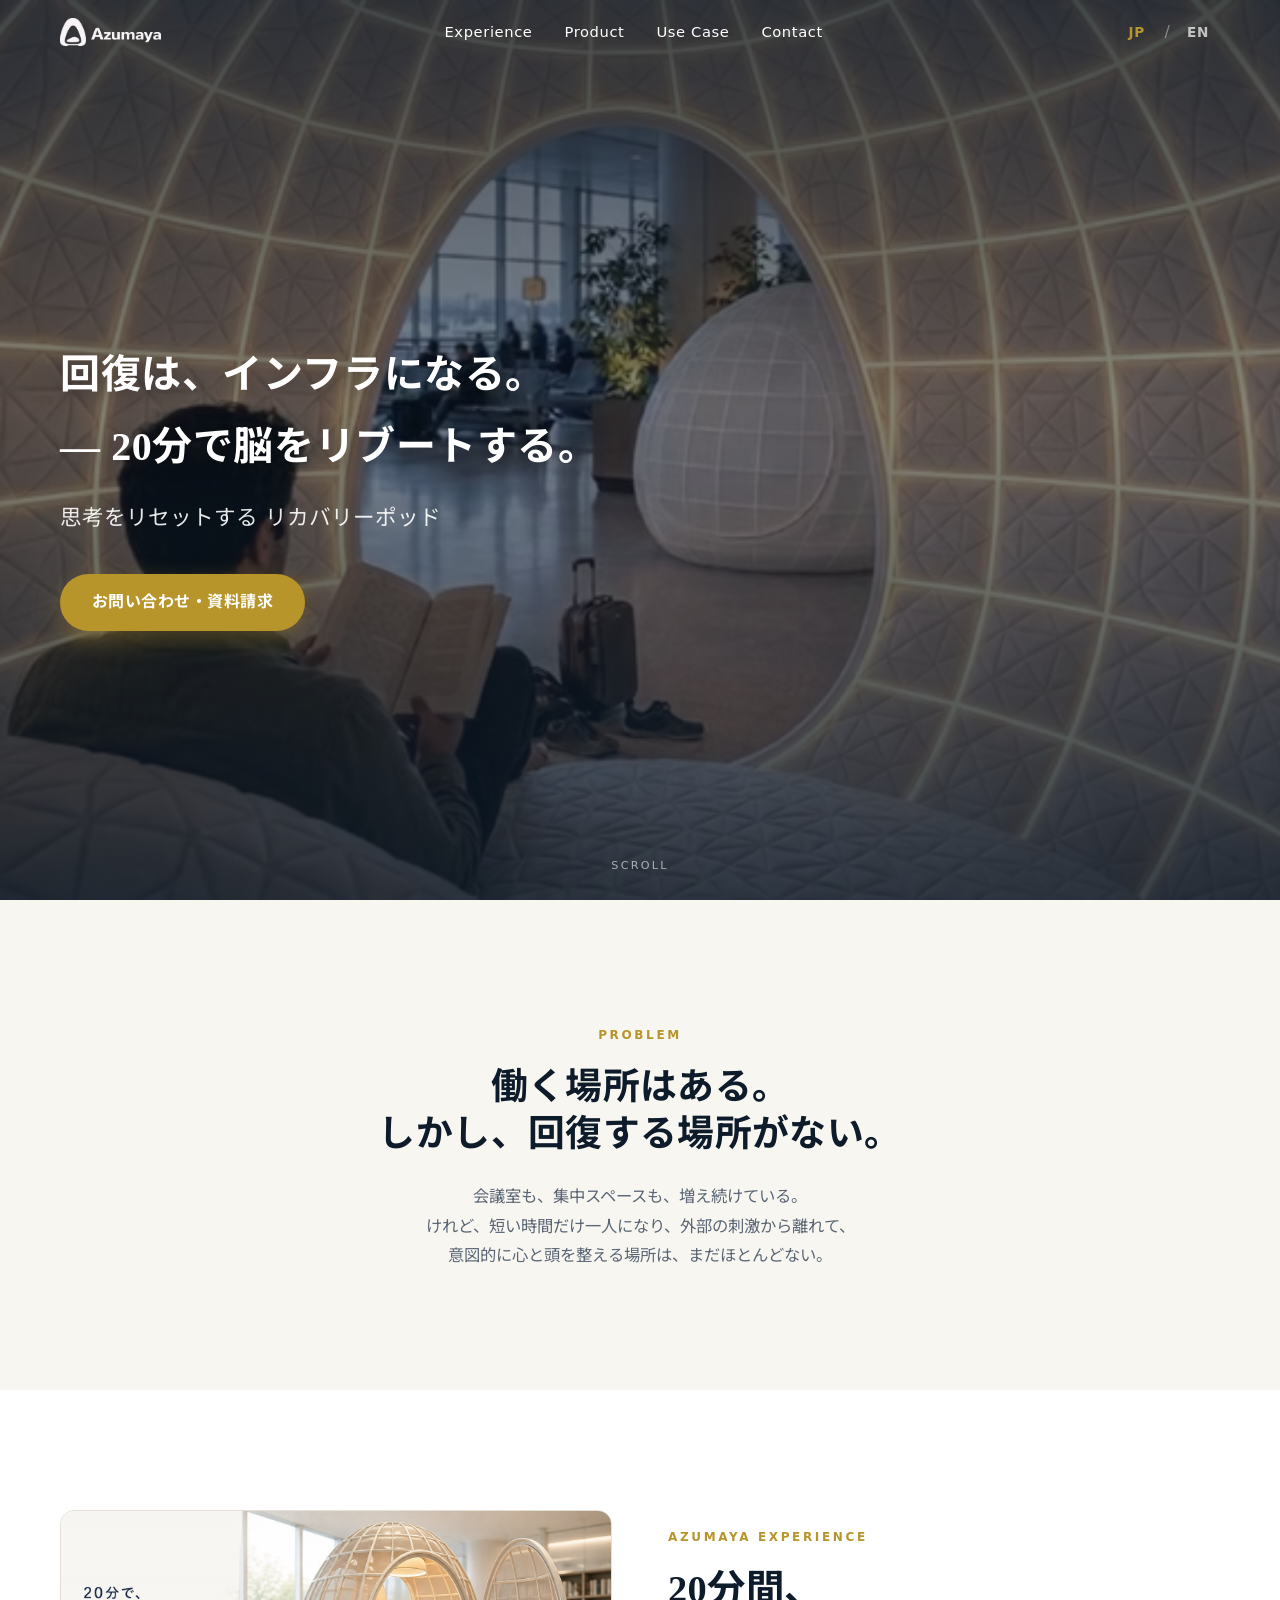
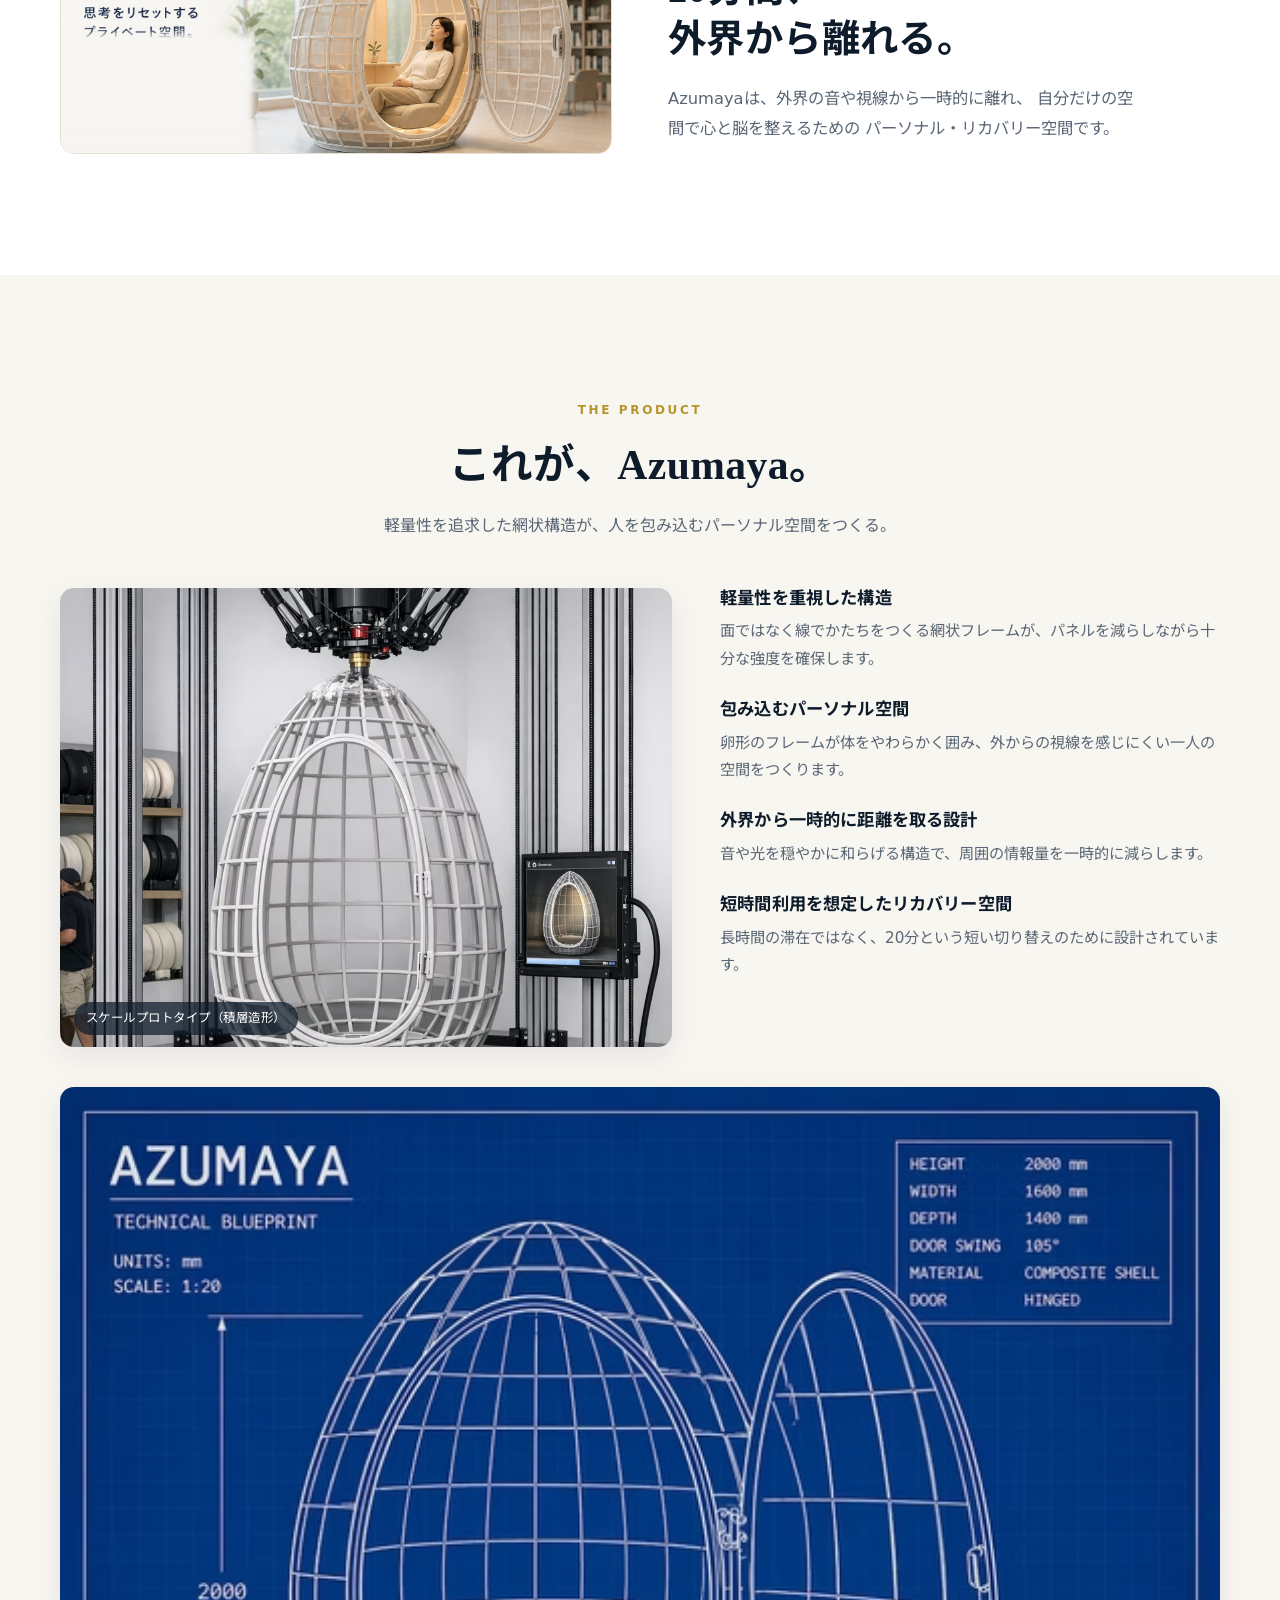
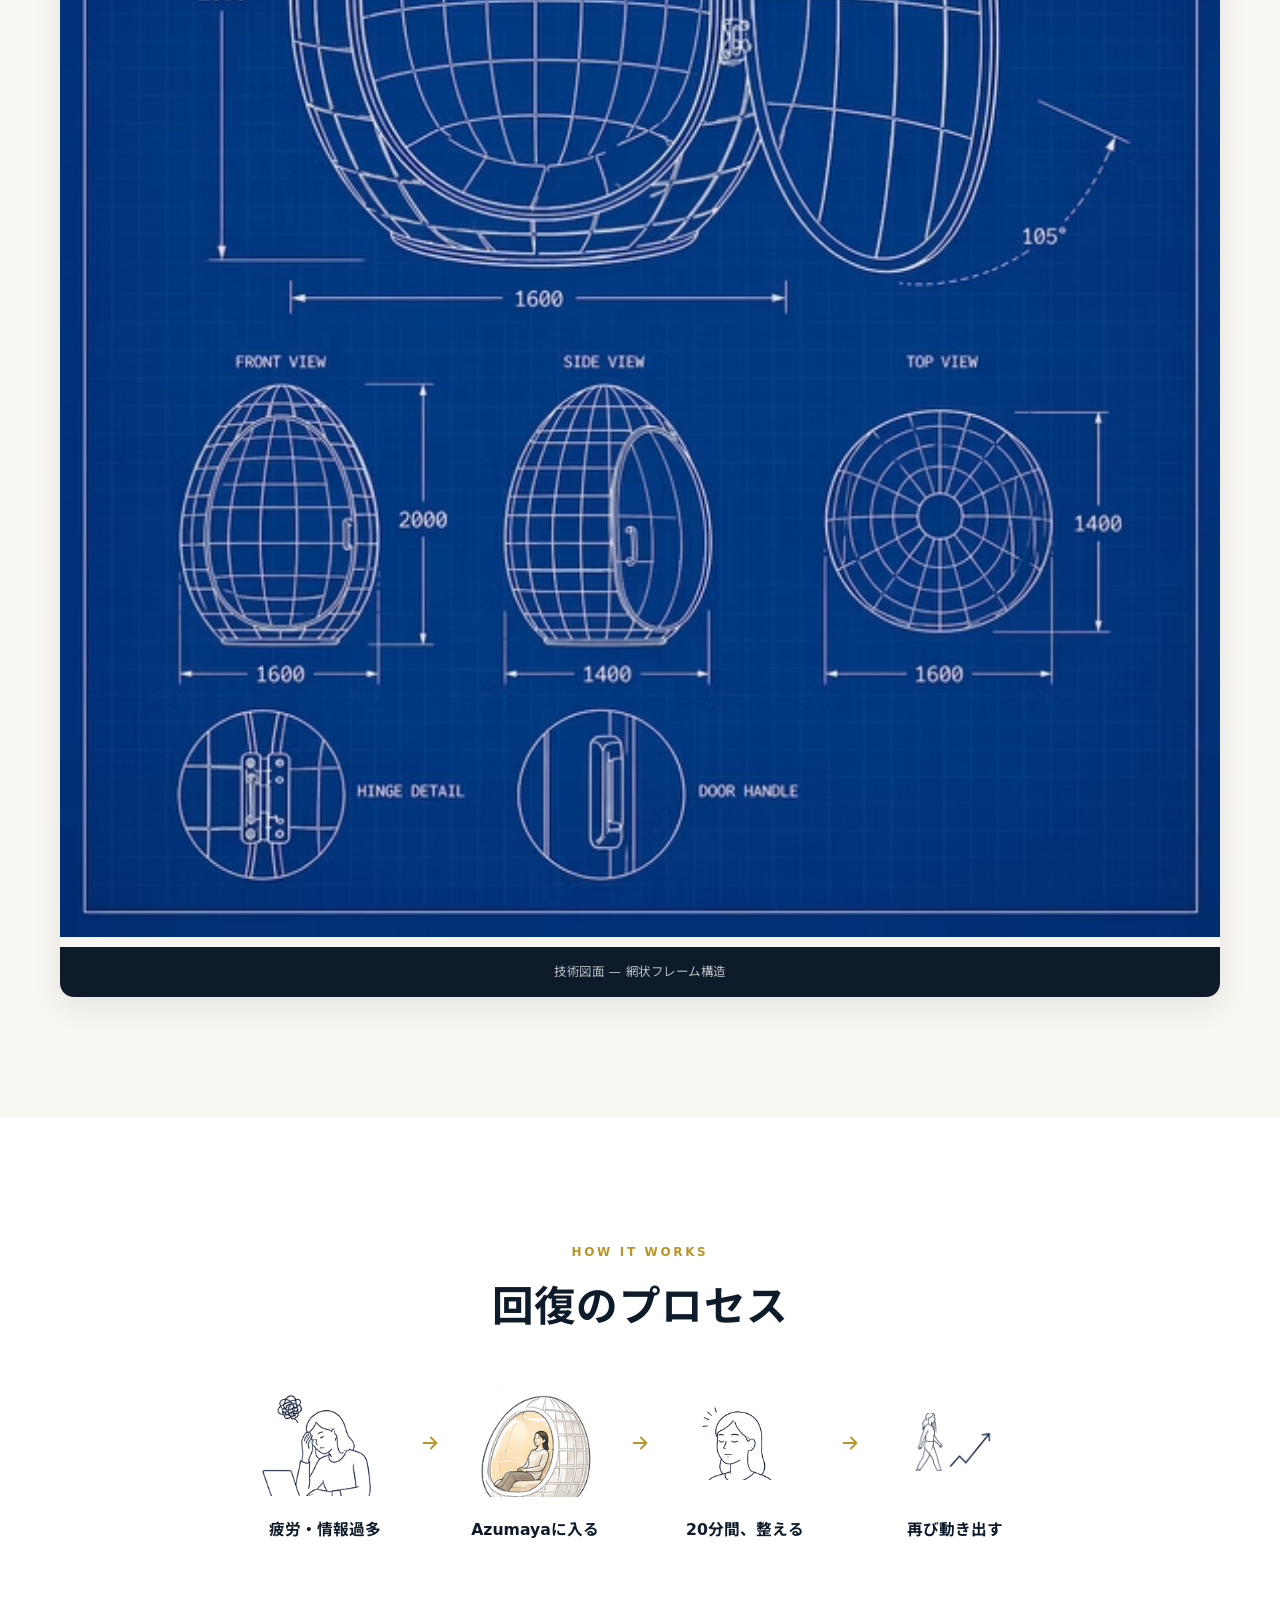
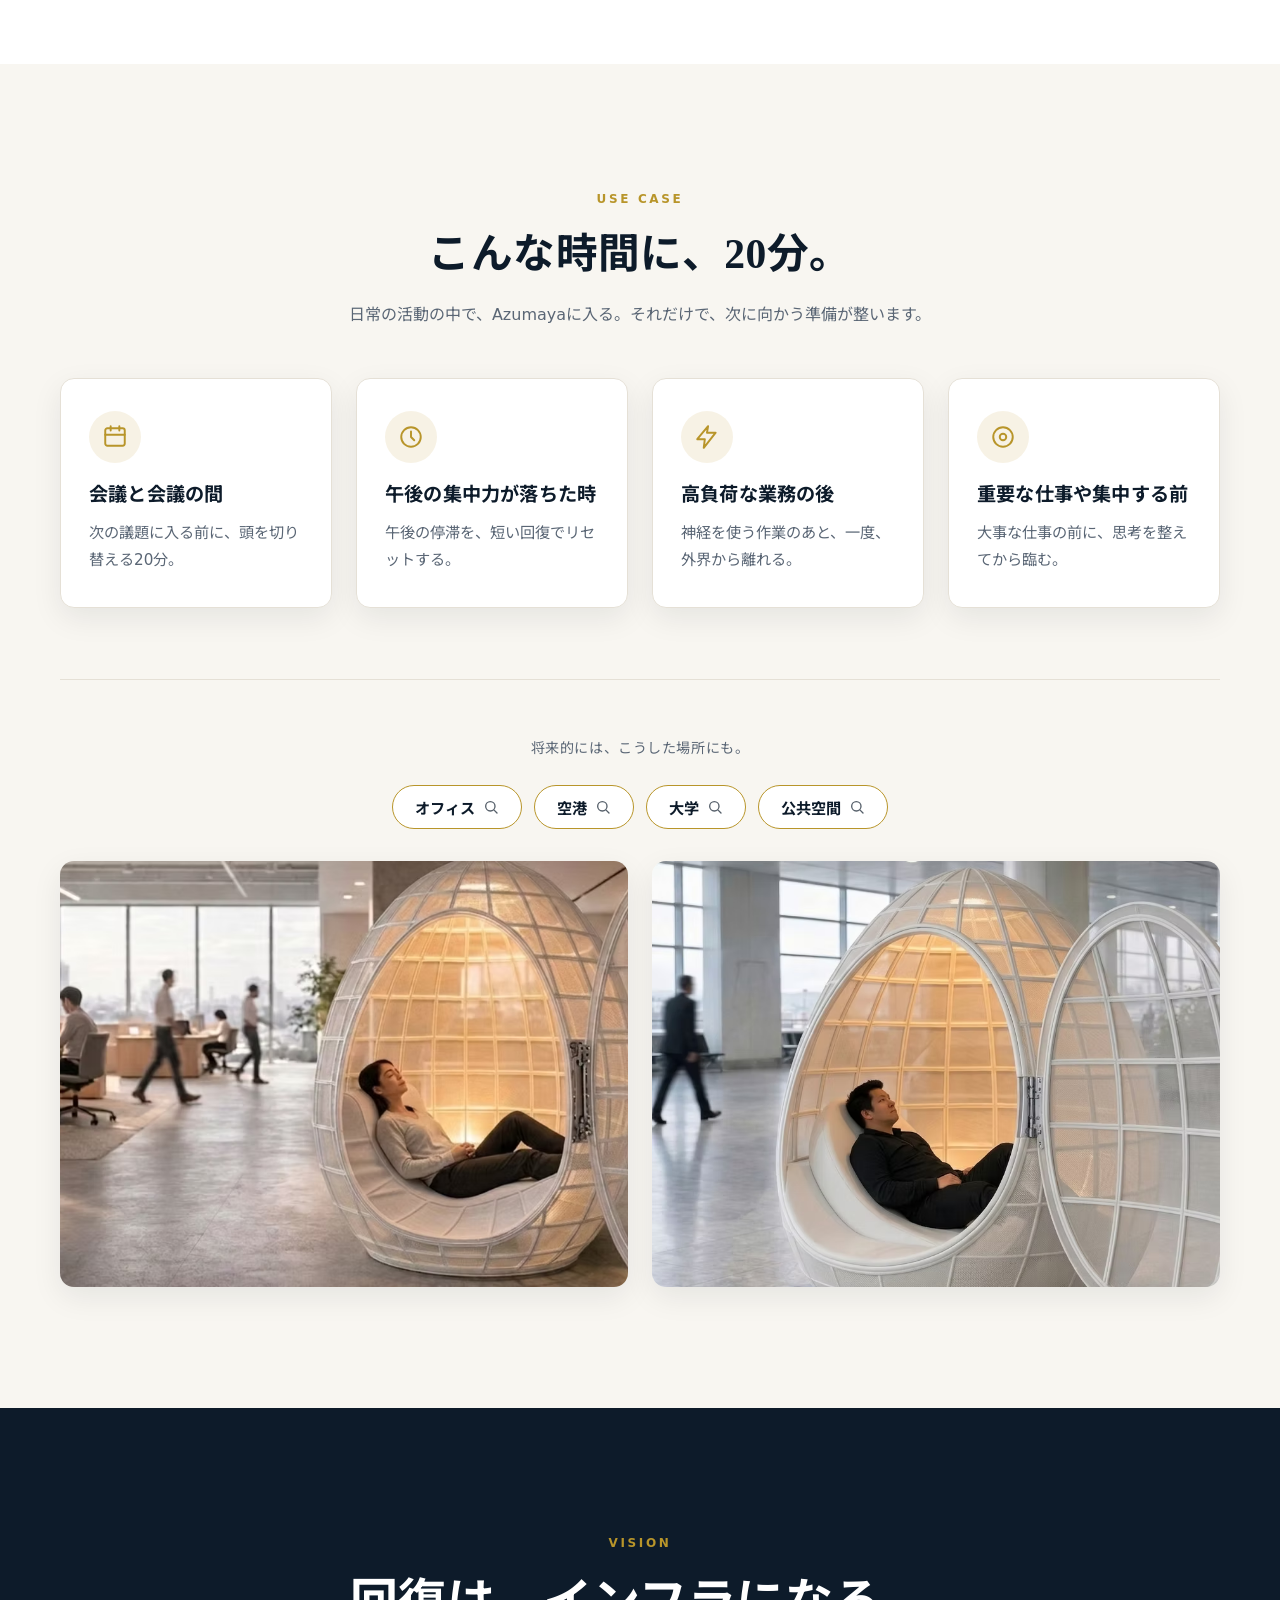
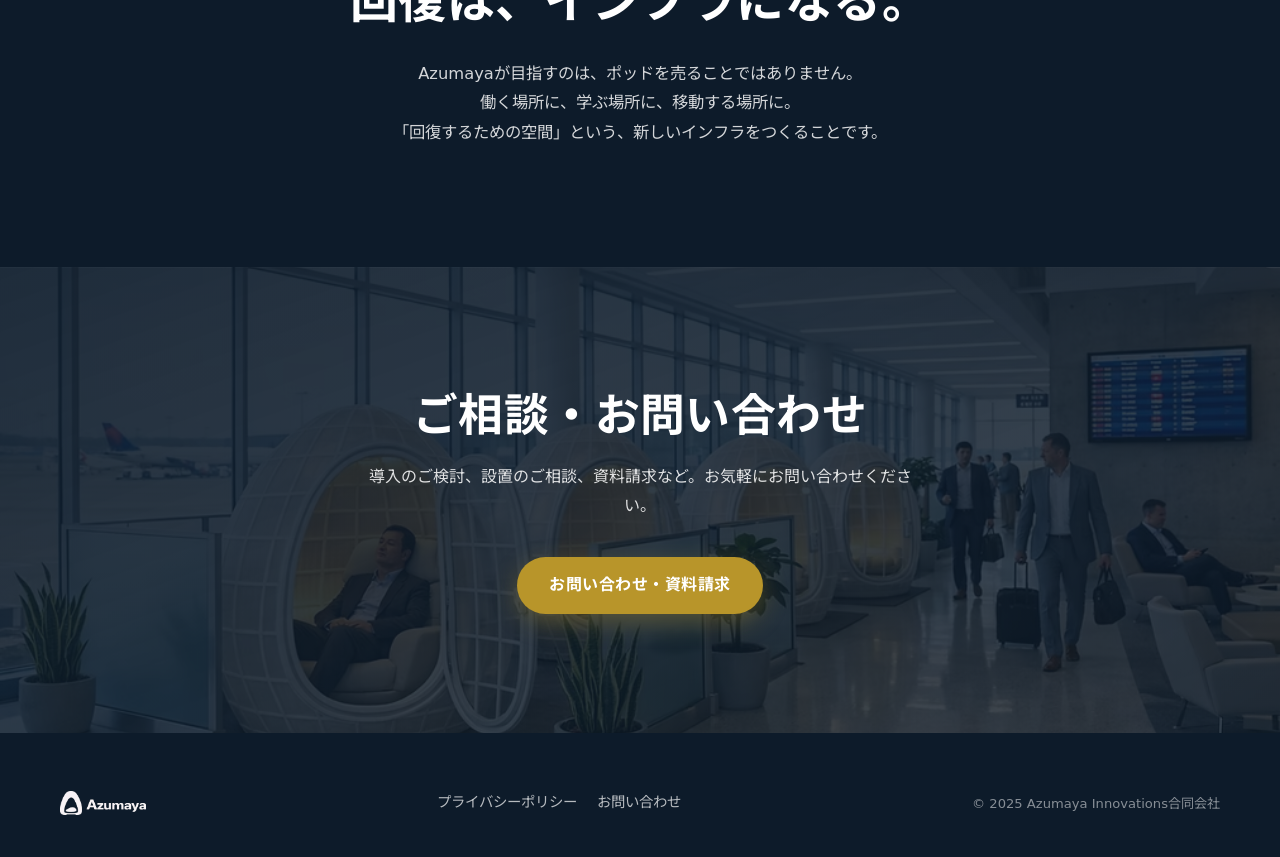
==== commit adb96769: "Add Experience section illustration cropped from provided banner Crops the pod photo and headline ou" ====
--- a/index.html
+++ b/index.html
@@ -17,7 +17,7 @@
   <link rel="preconnect" href="https://fonts.gstatic.com" crossorigin />
   <link href="https://fonts.googleapis.com/css2?family=Noto+Sans+JP:wght@400;500;700&display=swap" rel="stylesheet" />
 
-  <link rel="stylesheet" href="css/style.css" />
+  <link rel="stylesheet" href="css/style.css?v=3" />
 </head>
 <body>
 
@@ -91,7 +91,7 @@
       <div class="experience__grid">
         <div class="experience__visual reveal">
           <div class="experience__illustration">
-            <img src="images/experience-illustration.png" alt="Azumayaの中で心と脳が整う体験のイメージイラスト" loading="lazy" onerror="this.closest('.experience__illustration').classList.add('is-placeholder')" />
+            <img src="images/experience-illustration.jpg" alt="Azumayaの中で目を閉じてくつろぐ人。20分で、思考をリセットするプライベート空間。" loading="lazy" onerror="this.closest('.experience__illustration').classList.add('is-placeholder')" />
           </div>
         </div>
         <div class="experience__body reveal reveal--delay-1">
@@ -309,6 +309,6 @@
     </figure>
   </div>
 
-  <script src="js/main.js"></script>
+  <script src="js/main.js?v=2"></script>
 </body>
 </html>
--- a/css/style.css
+++ b/css/style.css
@@ -711,7 +711,7 @@
   overflow: hidden;
   background: linear-gradient(160deg, rgba(184, 149, 42, 0.08), rgba(13, 27, 42, 0.06));
   border: 1px solid var(--color-border);
-  aspect-ratio: 4 / 3;
+  aspect-ratio: 1536 / 680;
   display: flex;
   align-items: center;
   justify-content: center;
@@ -720,7 +720,7 @@
 .experience__illustration img {
   width: 100%;
   height: 100%;
-  object-fit: contain;
+  object-fit: cover;
 }
 
 /* Fallback shown while the illustration asset is not yet in place */
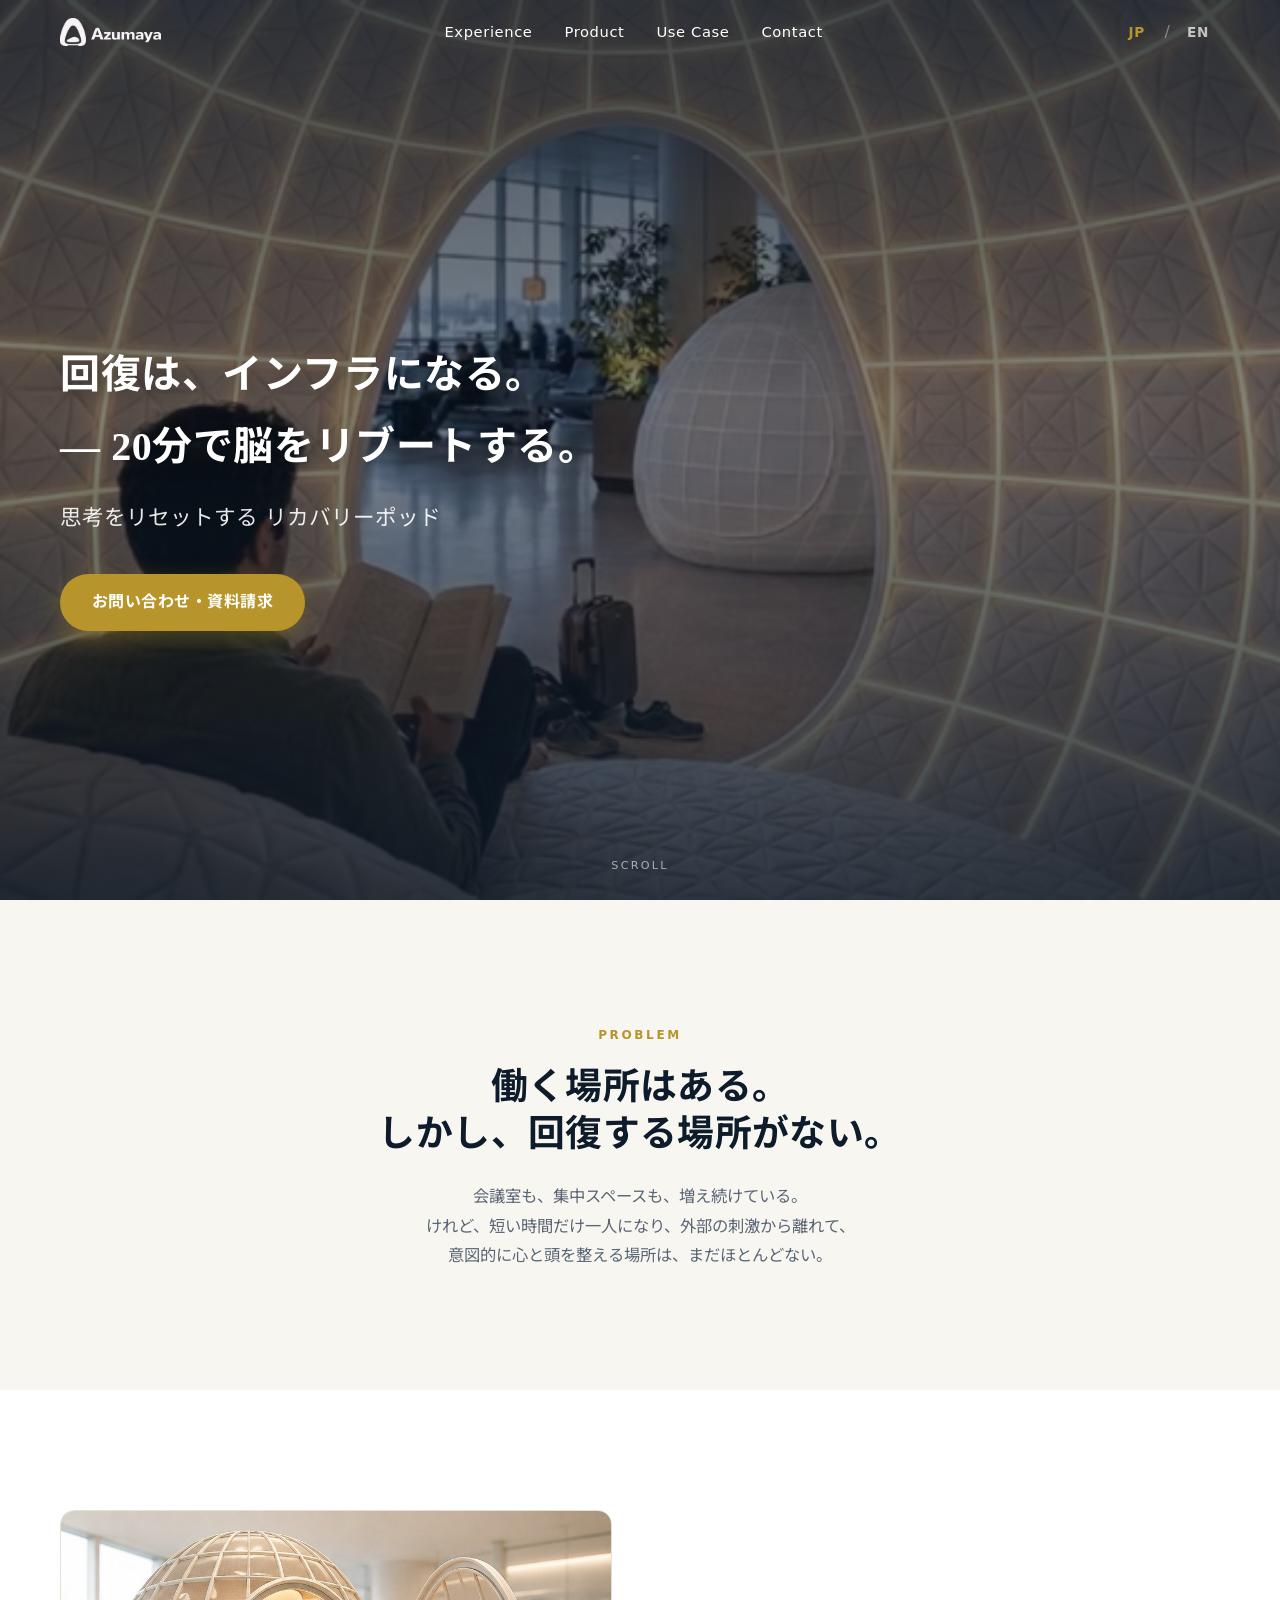
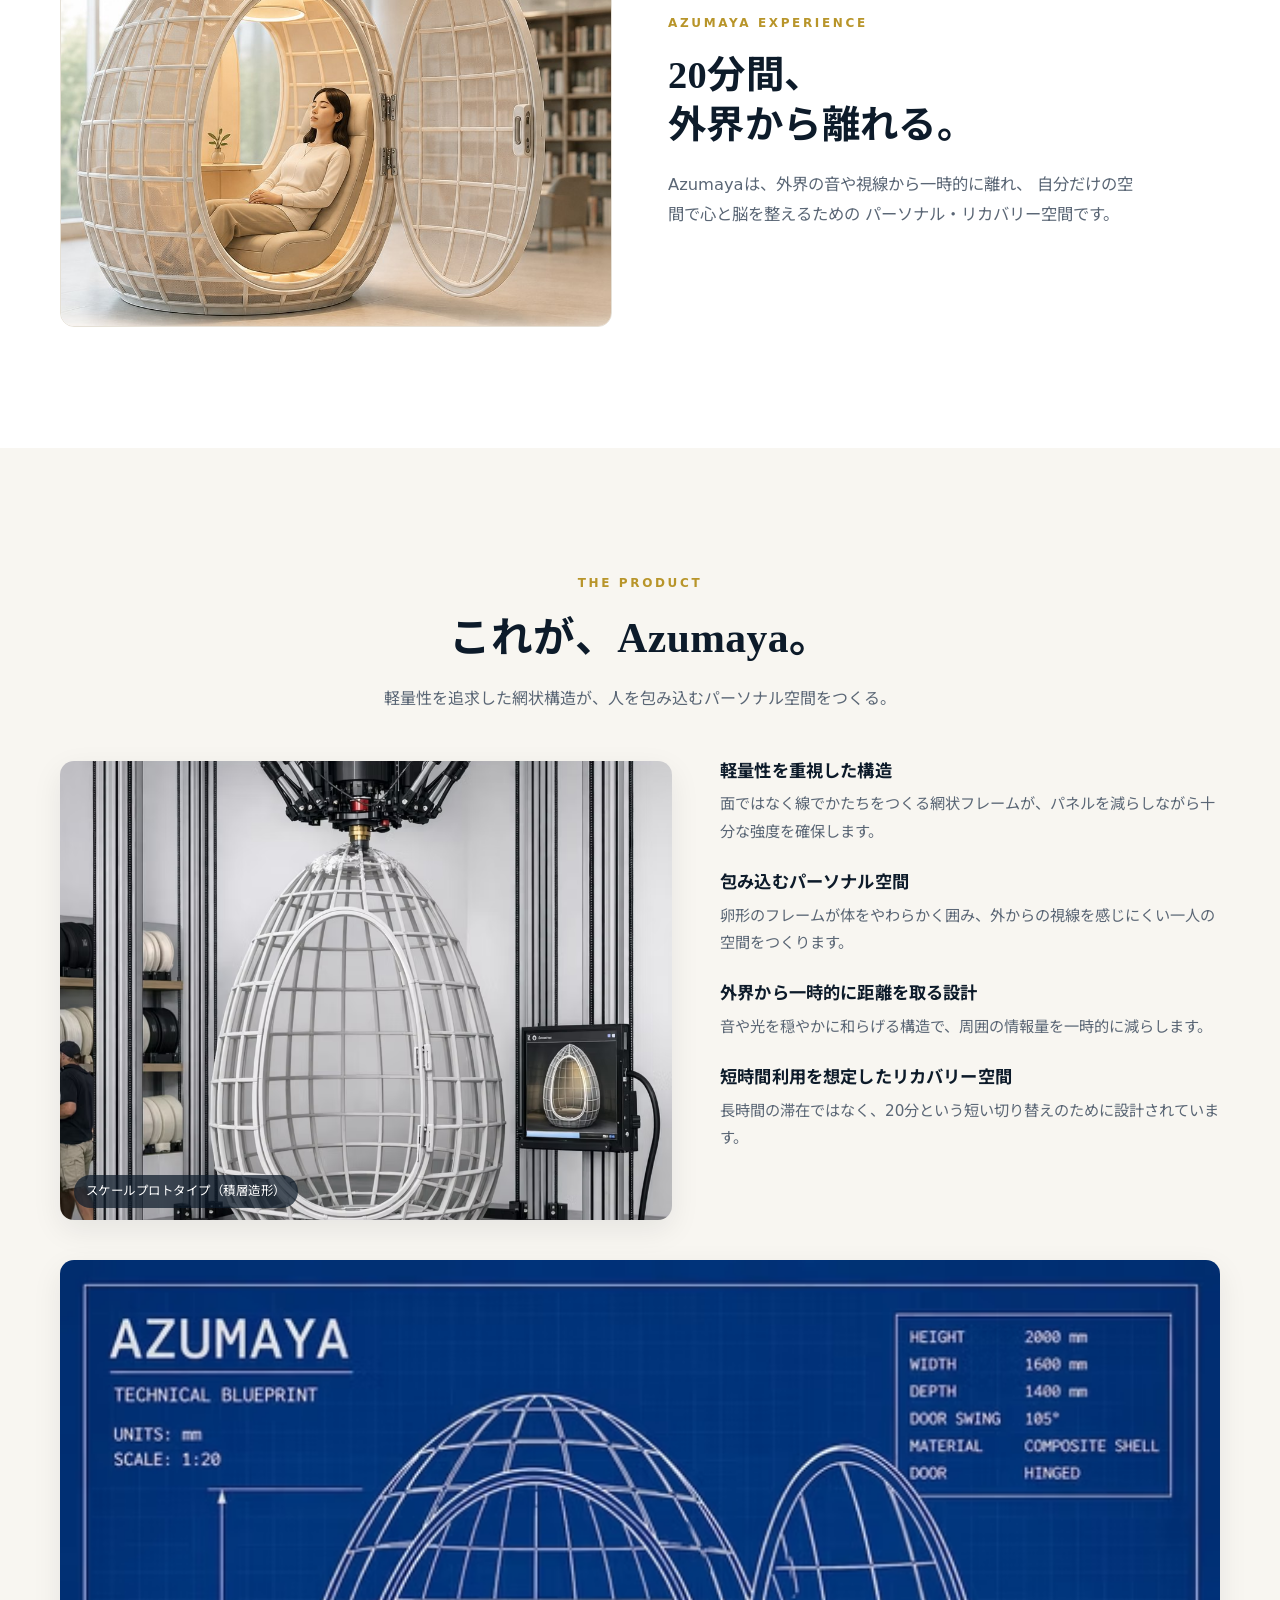
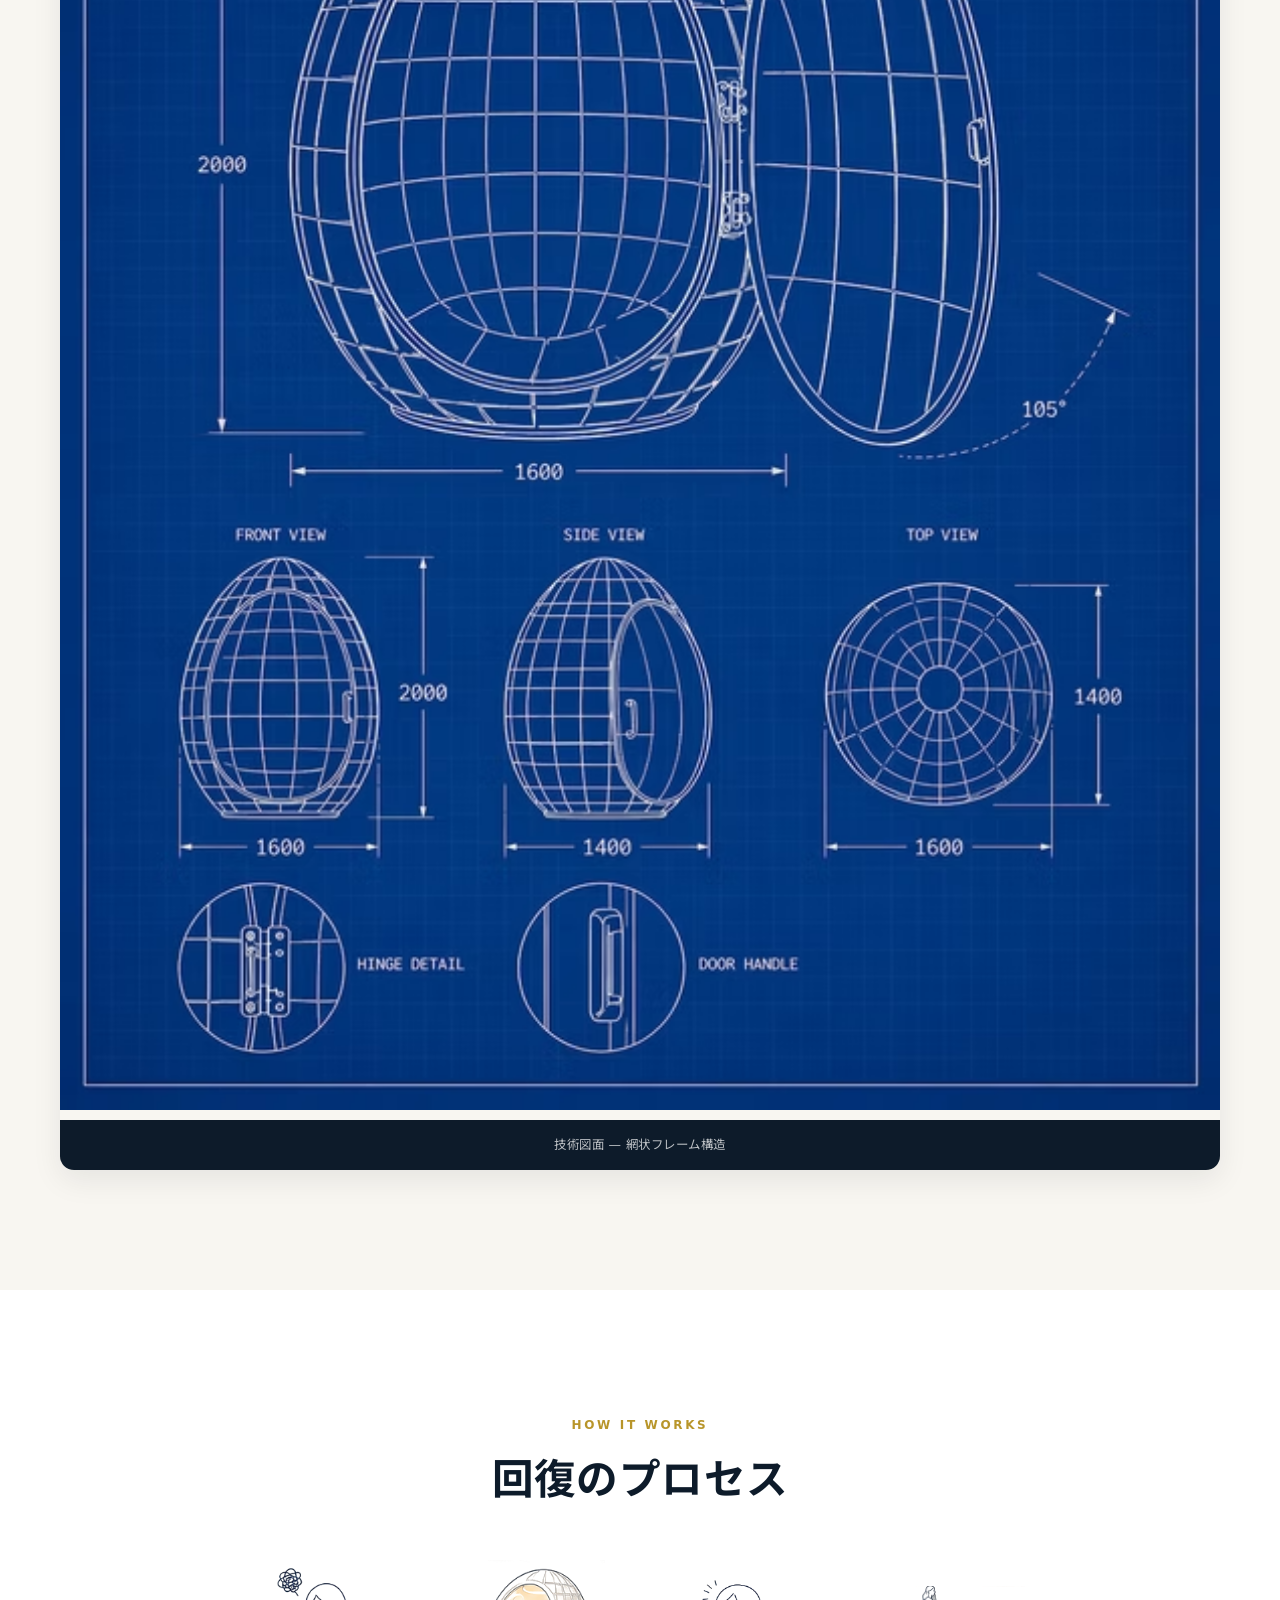
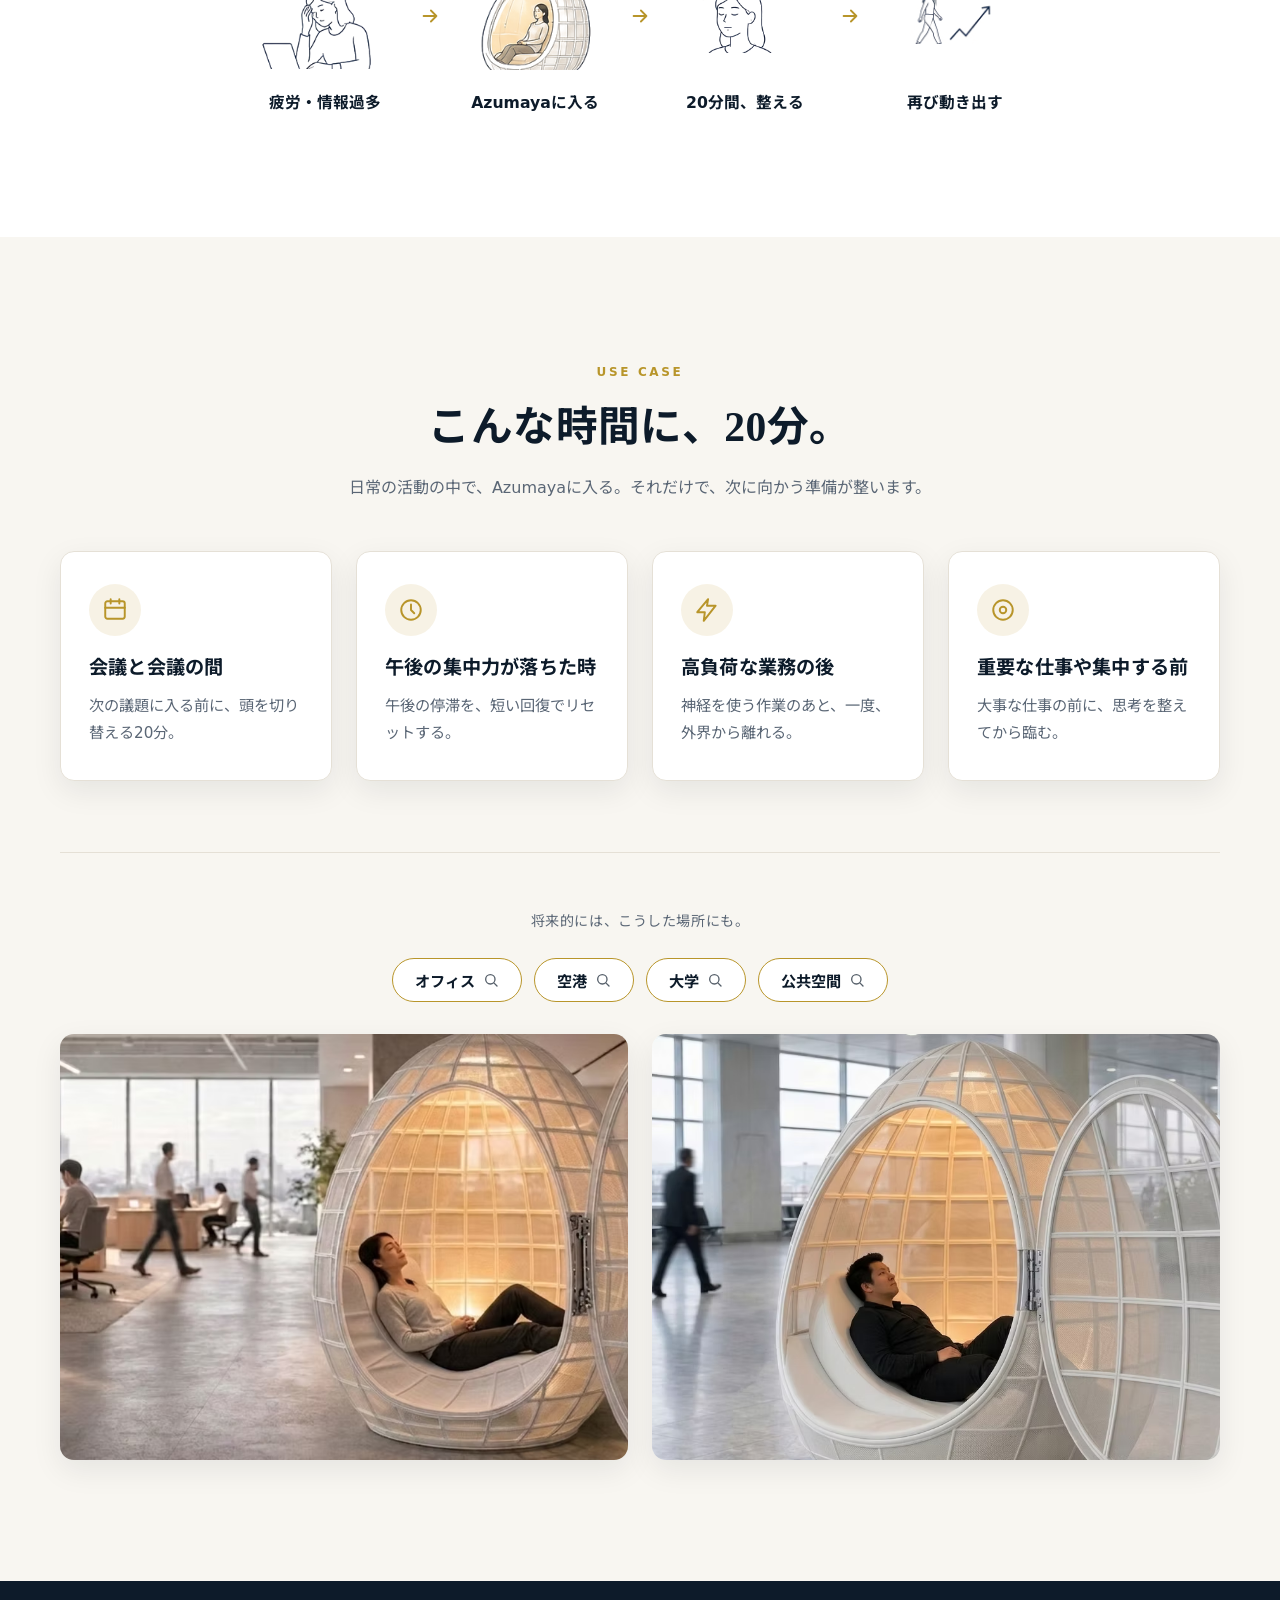
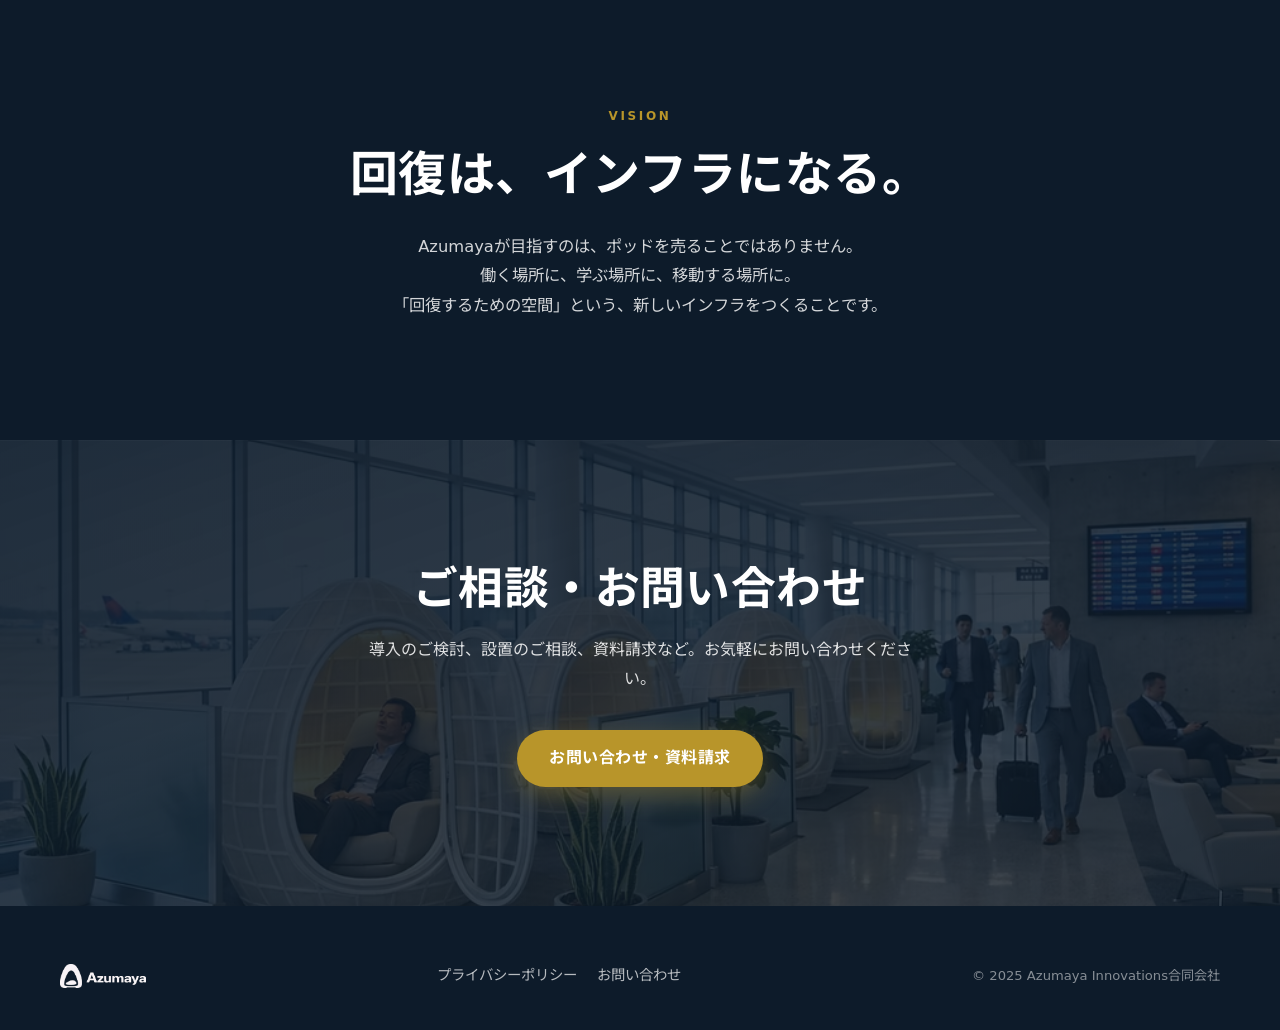
==== commit 9458f4e0: "Use photo-only crop for Experience illustration Removes the baked-in headline that duplicated the se" ====
--- a/index.html
+++ b/index.html
@@ -17,7 +17,7 @@
   <link rel="preconnect" href="https://fonts.gstatic.com" crossorigin />
   <link href="https://fonts.googleapis.com/css2?family=Noto+Sans+JP:wght@400;500;700&display=swap" rel="stylesheet" />
 
-  <link rel="stylesheet" href="css/style.css?v=3" />
+  <link rel="stylesheet" href="css/style.css?v=4" />
 </head>
 <body>
 
@@ -91,7 +91,7 @@
       <div class="experience__grid">
         <div class="experience__visual reveal">
           <div class="experience__illustration">
-            <img src="images/experience-illustration.jpg" alt="Azumayaの中で目を閉じてくつろぐ人。20分で、思考をリセットするプライベート空間。" loading="lazy" onerror="this.closest('.experience__illustration').classList.add('is-placeholder')" />
+            <img src="images/experience-illustration.jpg" alt="Azumayaの中で目を閉じてくつろぐ人" loading="lazy" onerror="this.closest('.experience__illustration').classList.add('is-placeholder')" />
           </div>
         </div>
         <div class="experience__body reveal reveal--delay-1">
--- a/css/style.css
+++ b/css/style.css
@@ -711,7 +711,7 @@
   overflow: hidden;
   background: linear-gradient(160deg, rgba(184, 149, 42, 0.08), rgba(13, 27, 42, 0.06));
   border: 1px solid var(--color-border);
-  aspect-ratio: 1536 / 680;
+  aspect-ratio: 926 / 700;
   display: flex;
   align-items: center;
   justify-content: center;
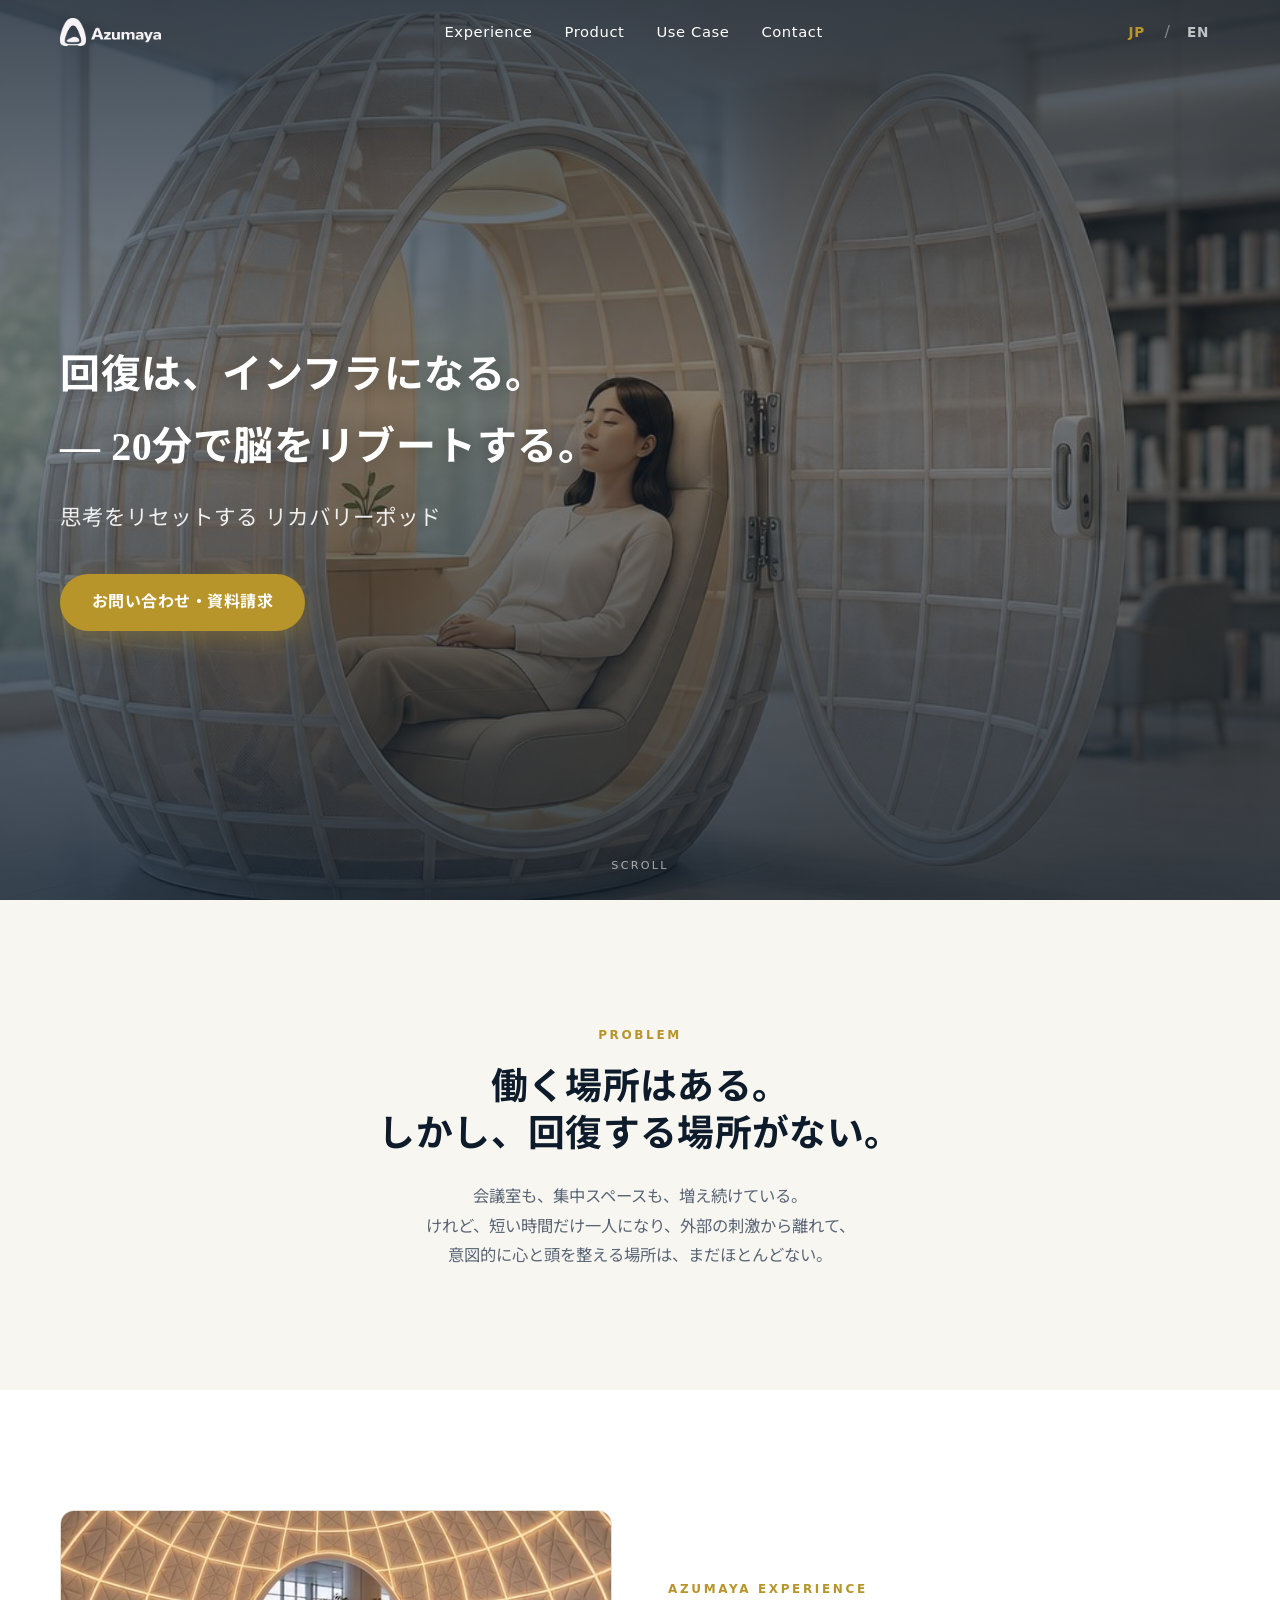
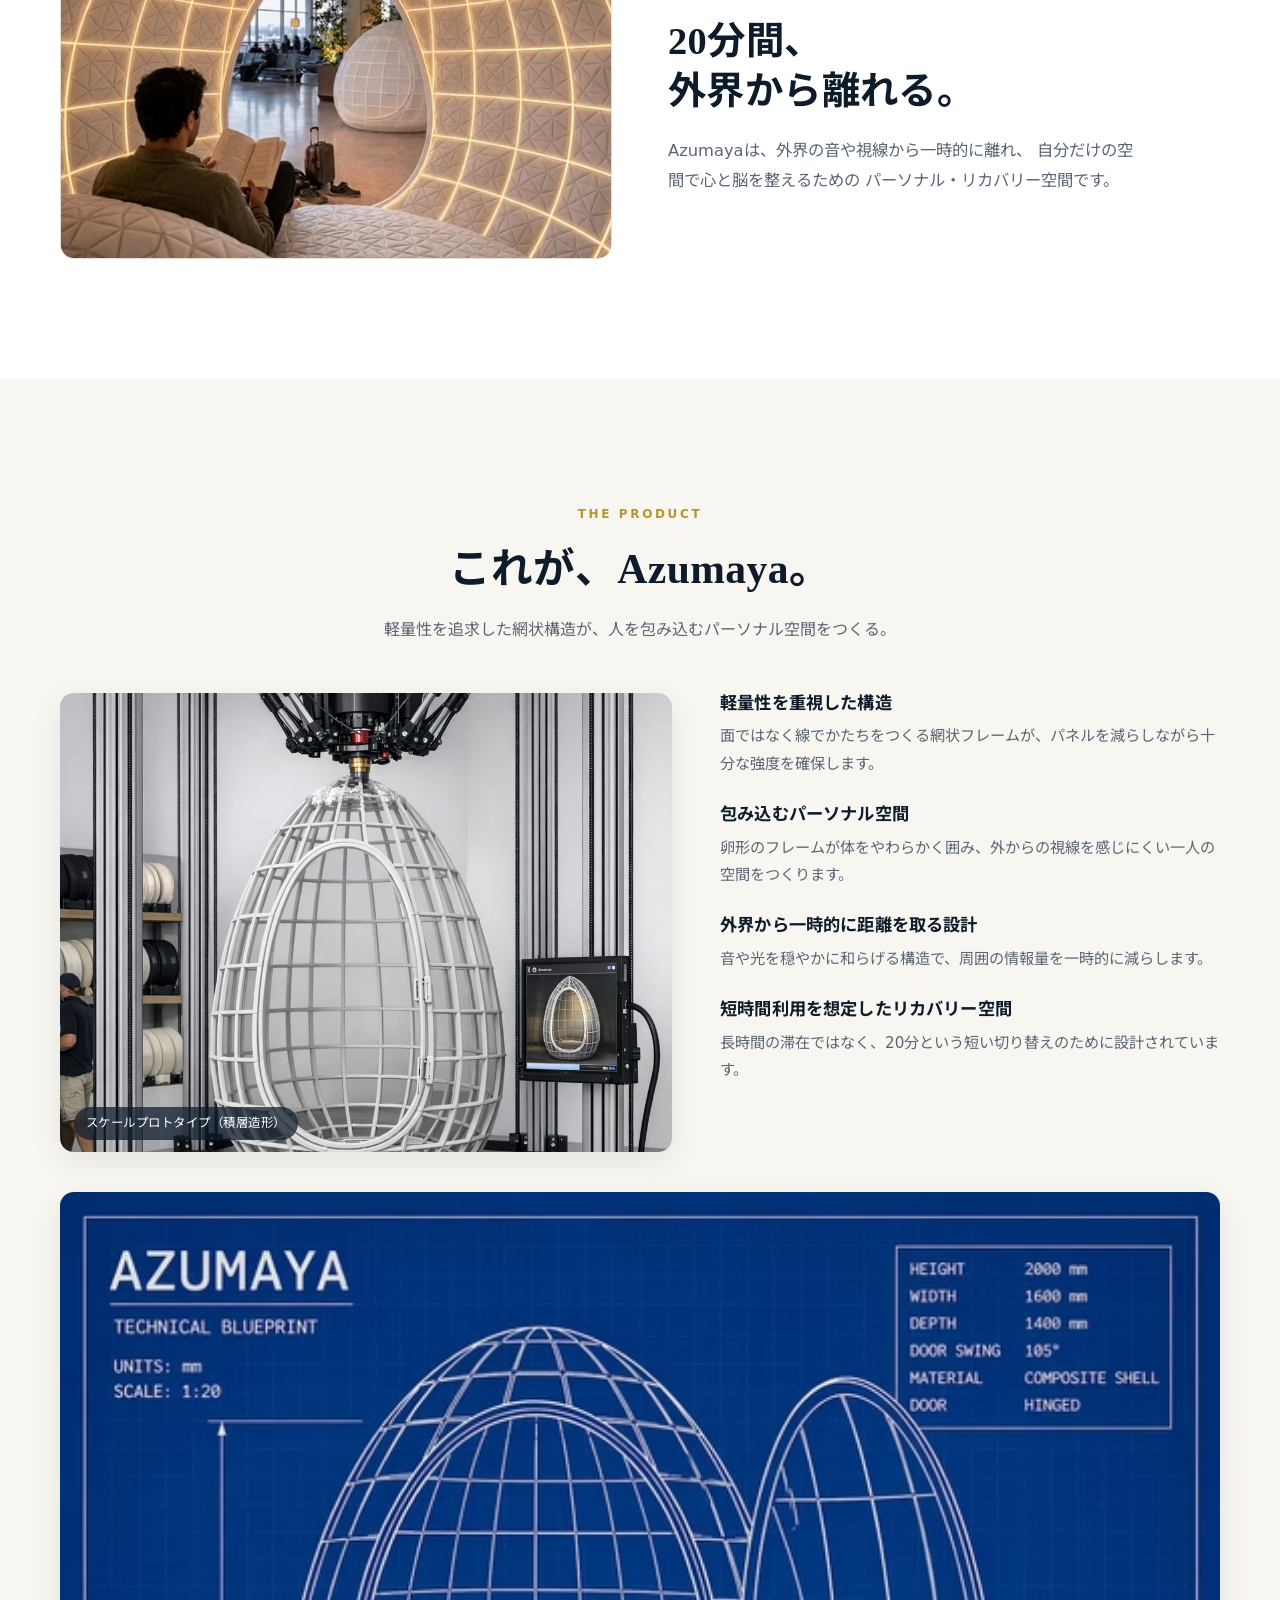
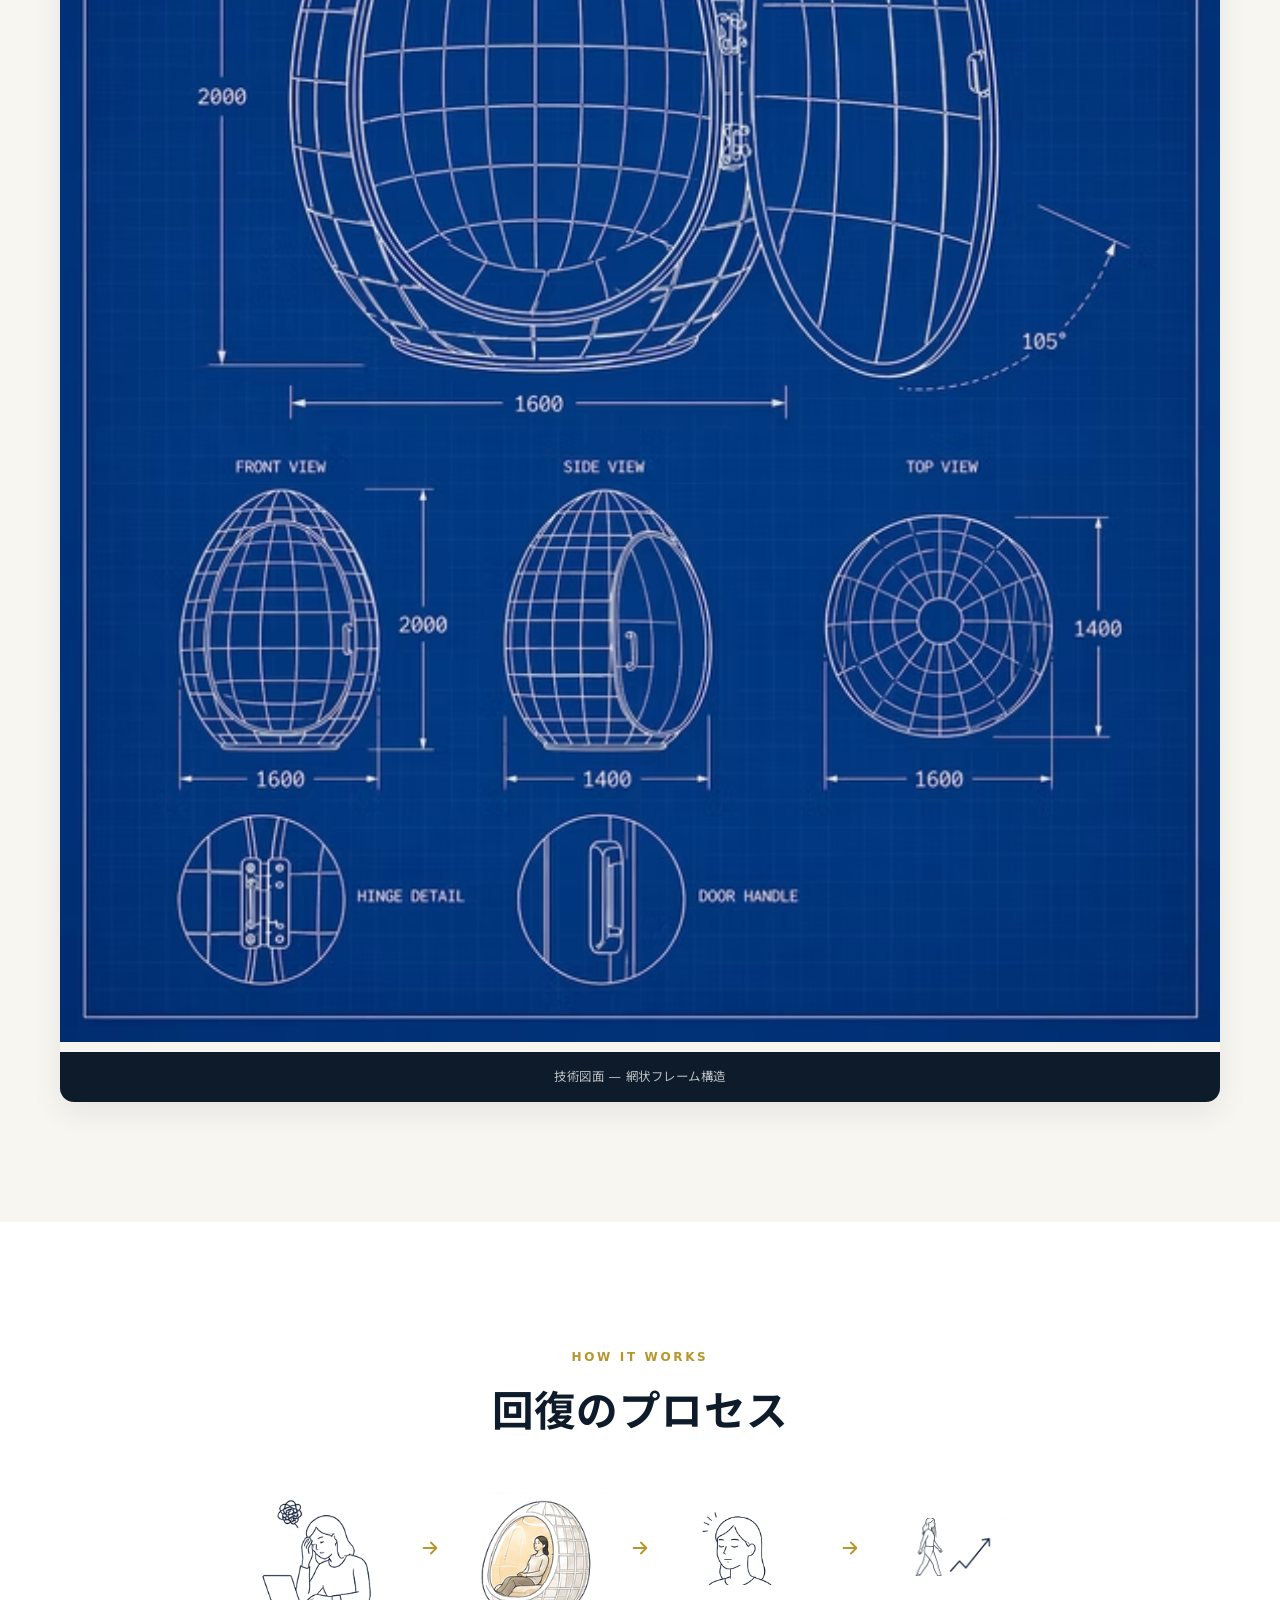
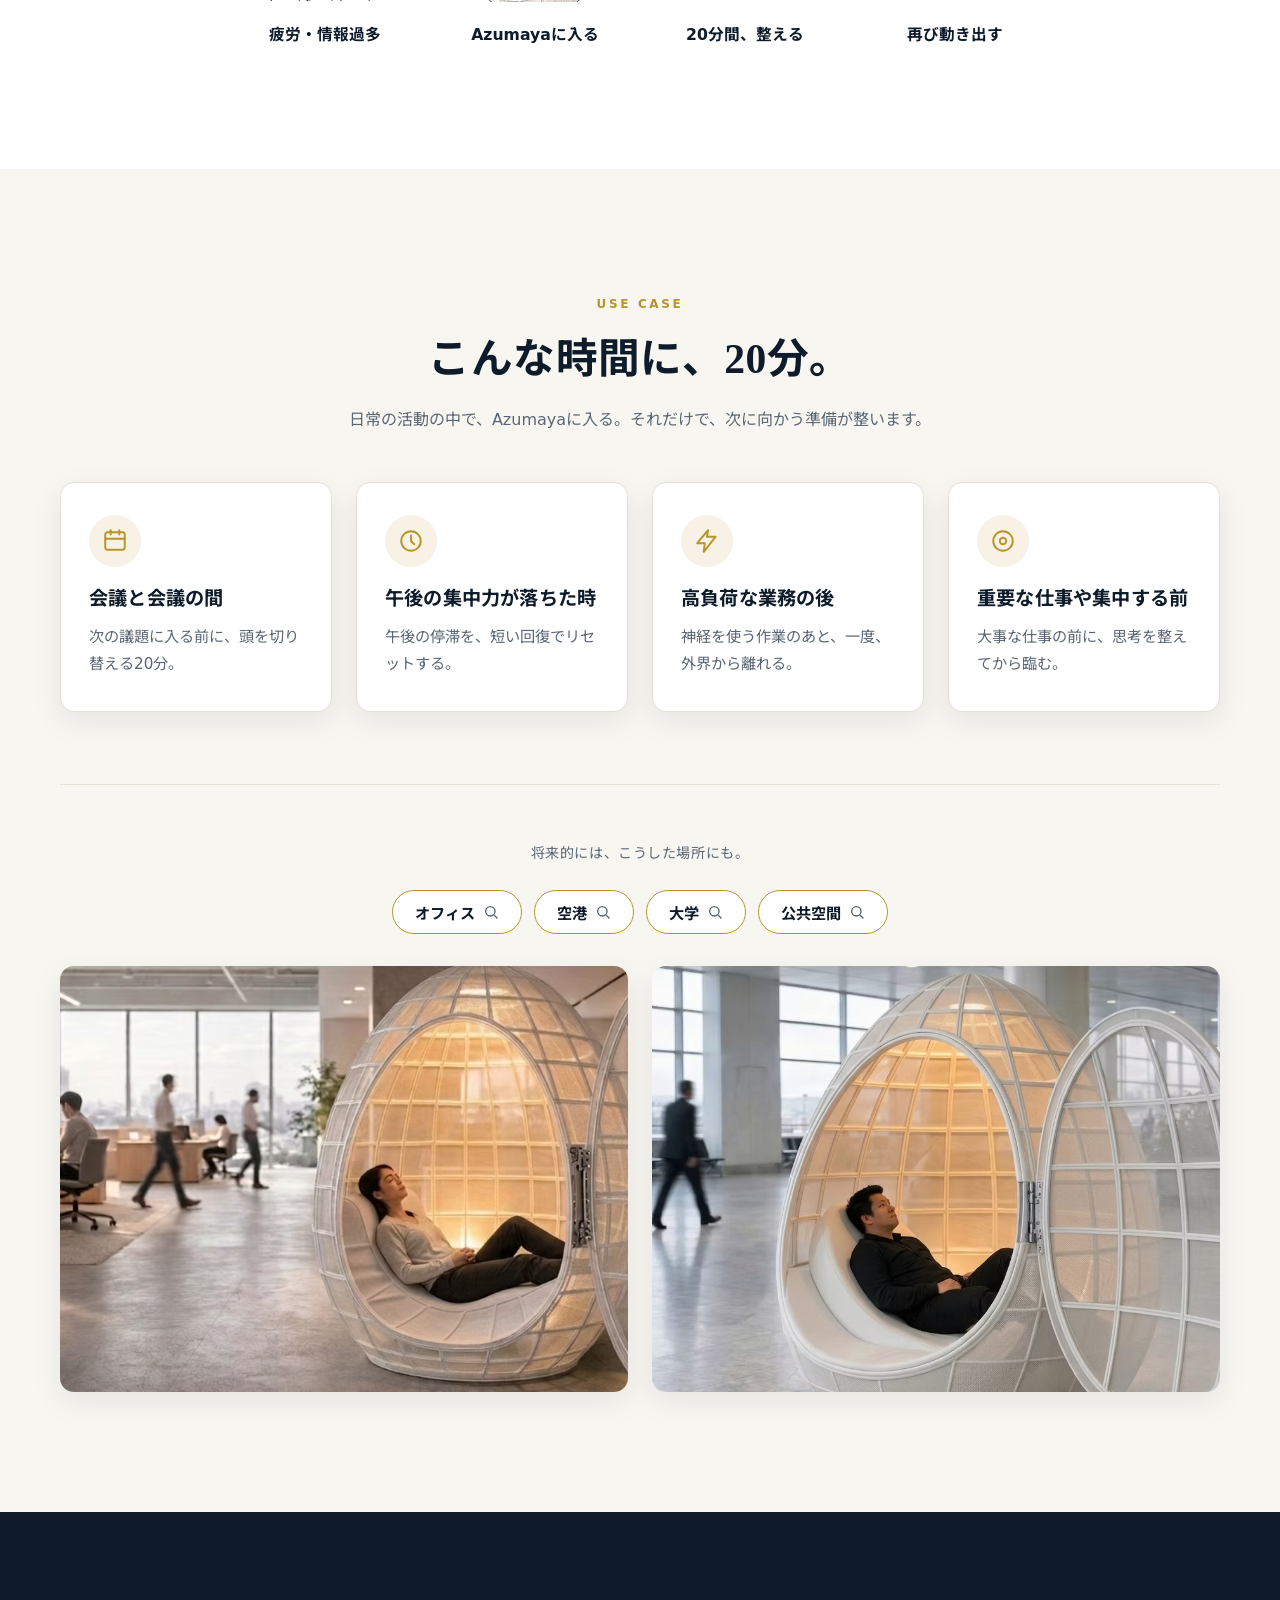
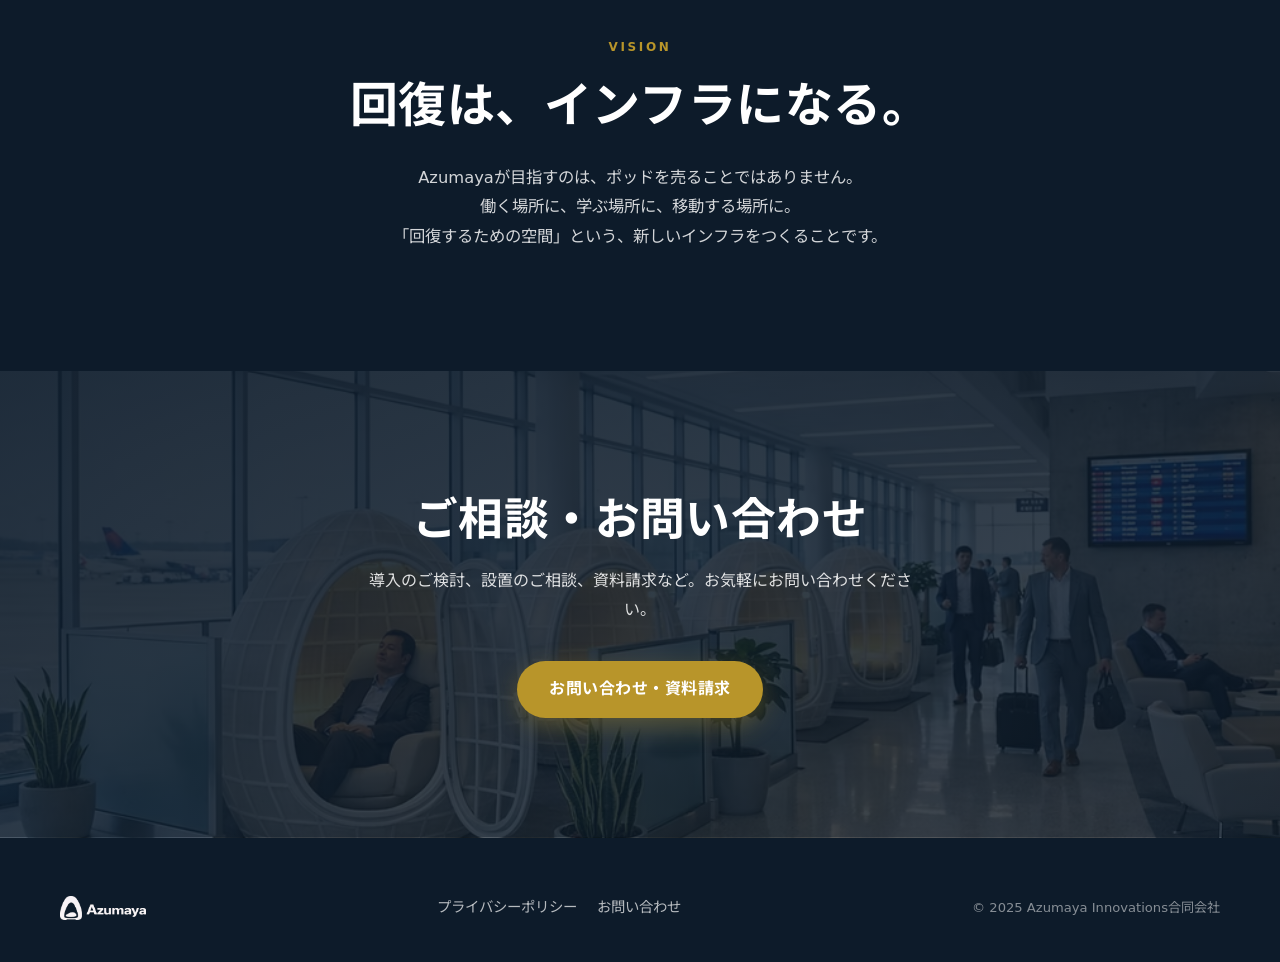
==== commit 2083dc54: "Swap Hero and Experience section images Hero now uses the cropped pod photo (previously in Experienc" ====
--- a/index.html
+++ b/index.html
@@ -17,7 +17,7 @@
   <link rel="preconnect" href="https://fonts.gstatic.com" crossorigin />
   <link href="https://fonts.googleapis.com/css2?family=Noto+Sans+JP:wght@400;500;700&display=swap" rel="stylesheet" />
 
-  <link rel="stylesheet" href="css/style.css?v=4" />
+  <link rel="stylesheet" href="css/style.css?v=5" />
 </head>
 <body>
 
@@ -58,7 +58,7 @@
   </div>
 
   <!-- ================= Hero ================= -->
-  <section class="hero" id="hero" style="--hero-img: url('../images/insideview.avif');">
+  <section class="hero" id="hero" style="--hero-img: url('../images/experience-illustration.jpg');">
     <div class="hero__bg"></div>
     <div class="container">
       <div class="hero__inner">
@@ -91,7 +91,7 @@
       <div class="experience__grid">
         <div class="experience__visual reveal">
           <div class="experience__illustration">
-            <img src="images/experience-illustration.jpg" alt="Azumayaの中で目を閉じてくつろぐ人" loading="lazy" onerror="this.closest('.experience__illustration').classList.add('is-placeholder')" />
+            <img src="images/insideview.avif" alt="Azumayaの中で本を読む人" loading="lazy" onerror="this.closest('.experience__illustration').classList.add('is-placeholder')" />
           </div>
         </div>
         <div class="experience__body reveal reveal--delay-1">
--- a/css/style.css
+++ b/css/style.css
@@ -711,7 +711,7 @@
   overflow: hidden;
   background: linear-gradient(160deg, rgba(184, 149, 42, 0.08), rgba(13, 27, 42, 0.06));
   border: 1px solid var(--color-border);
-  aspect-ratio: 926 / 700;
+  aspect-ratio: 634 / 401;
   display: flex;
   align-items: center;
   justify-content: center;
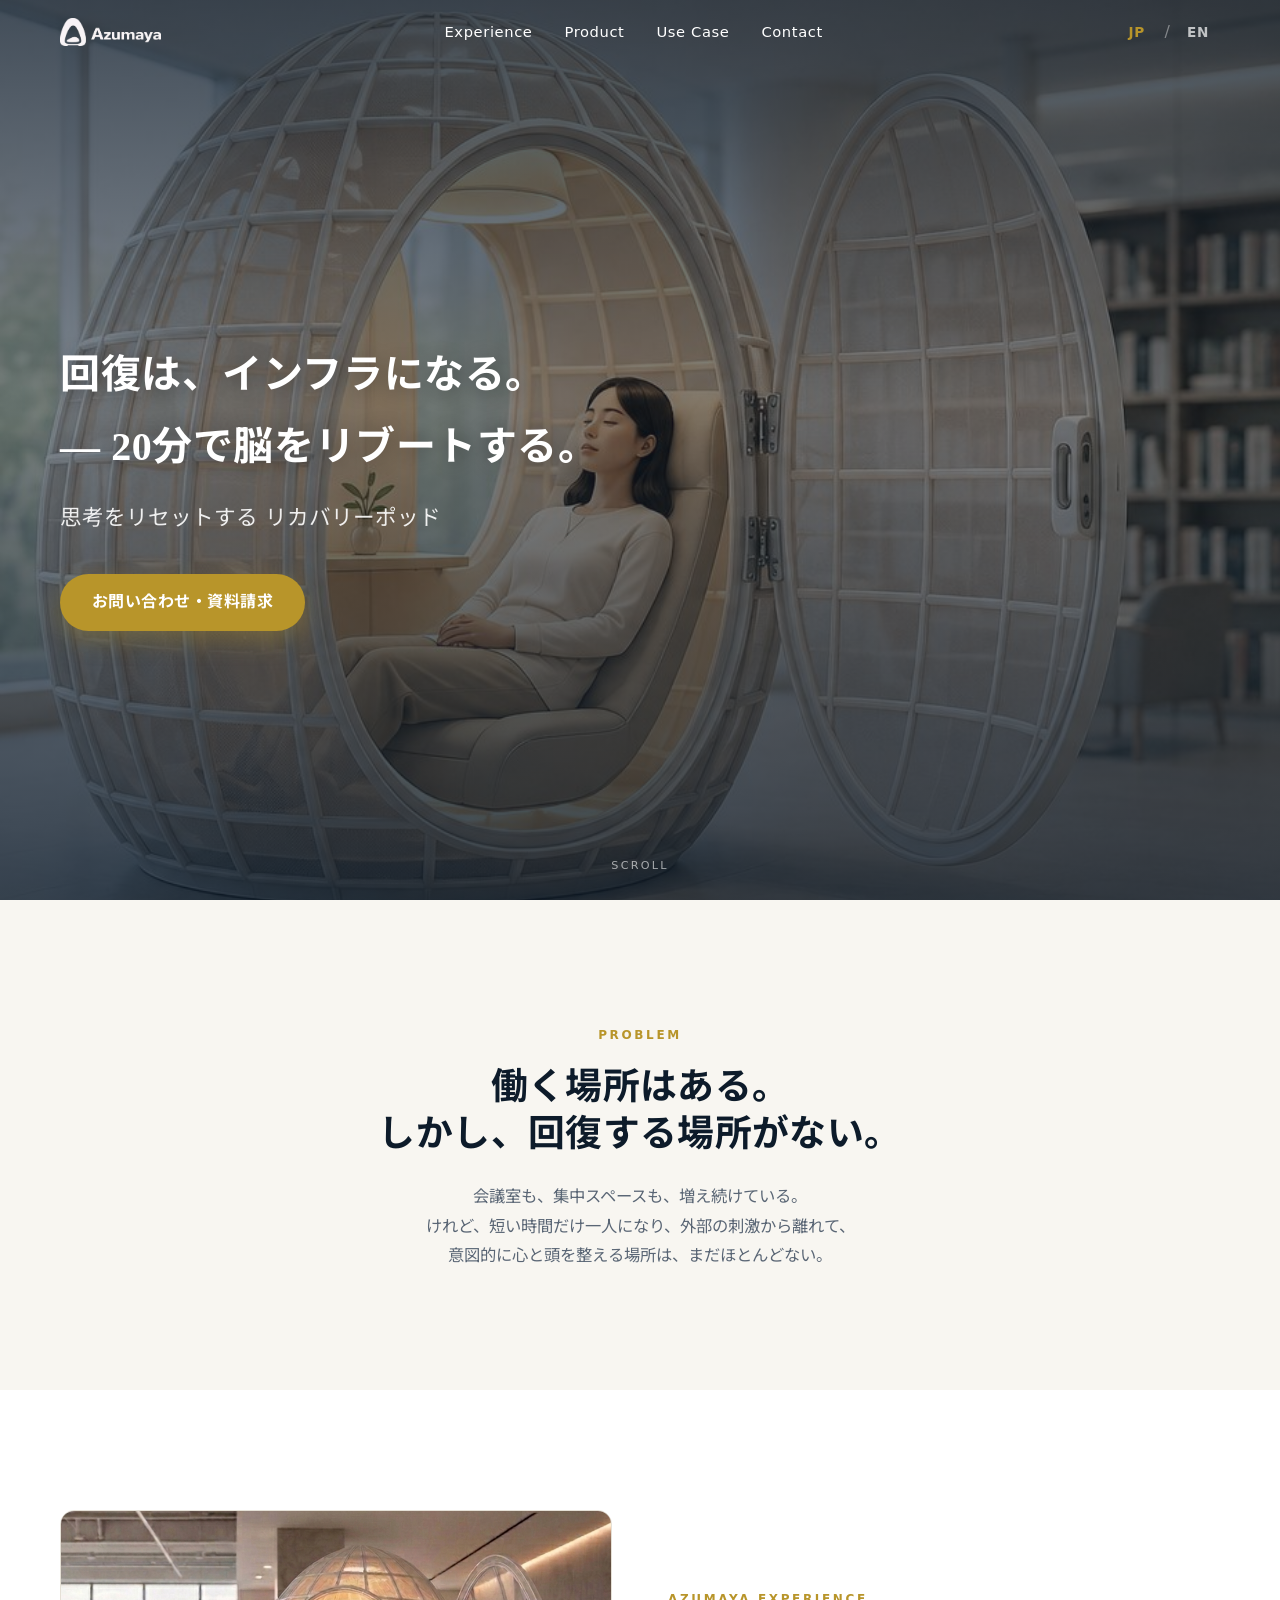
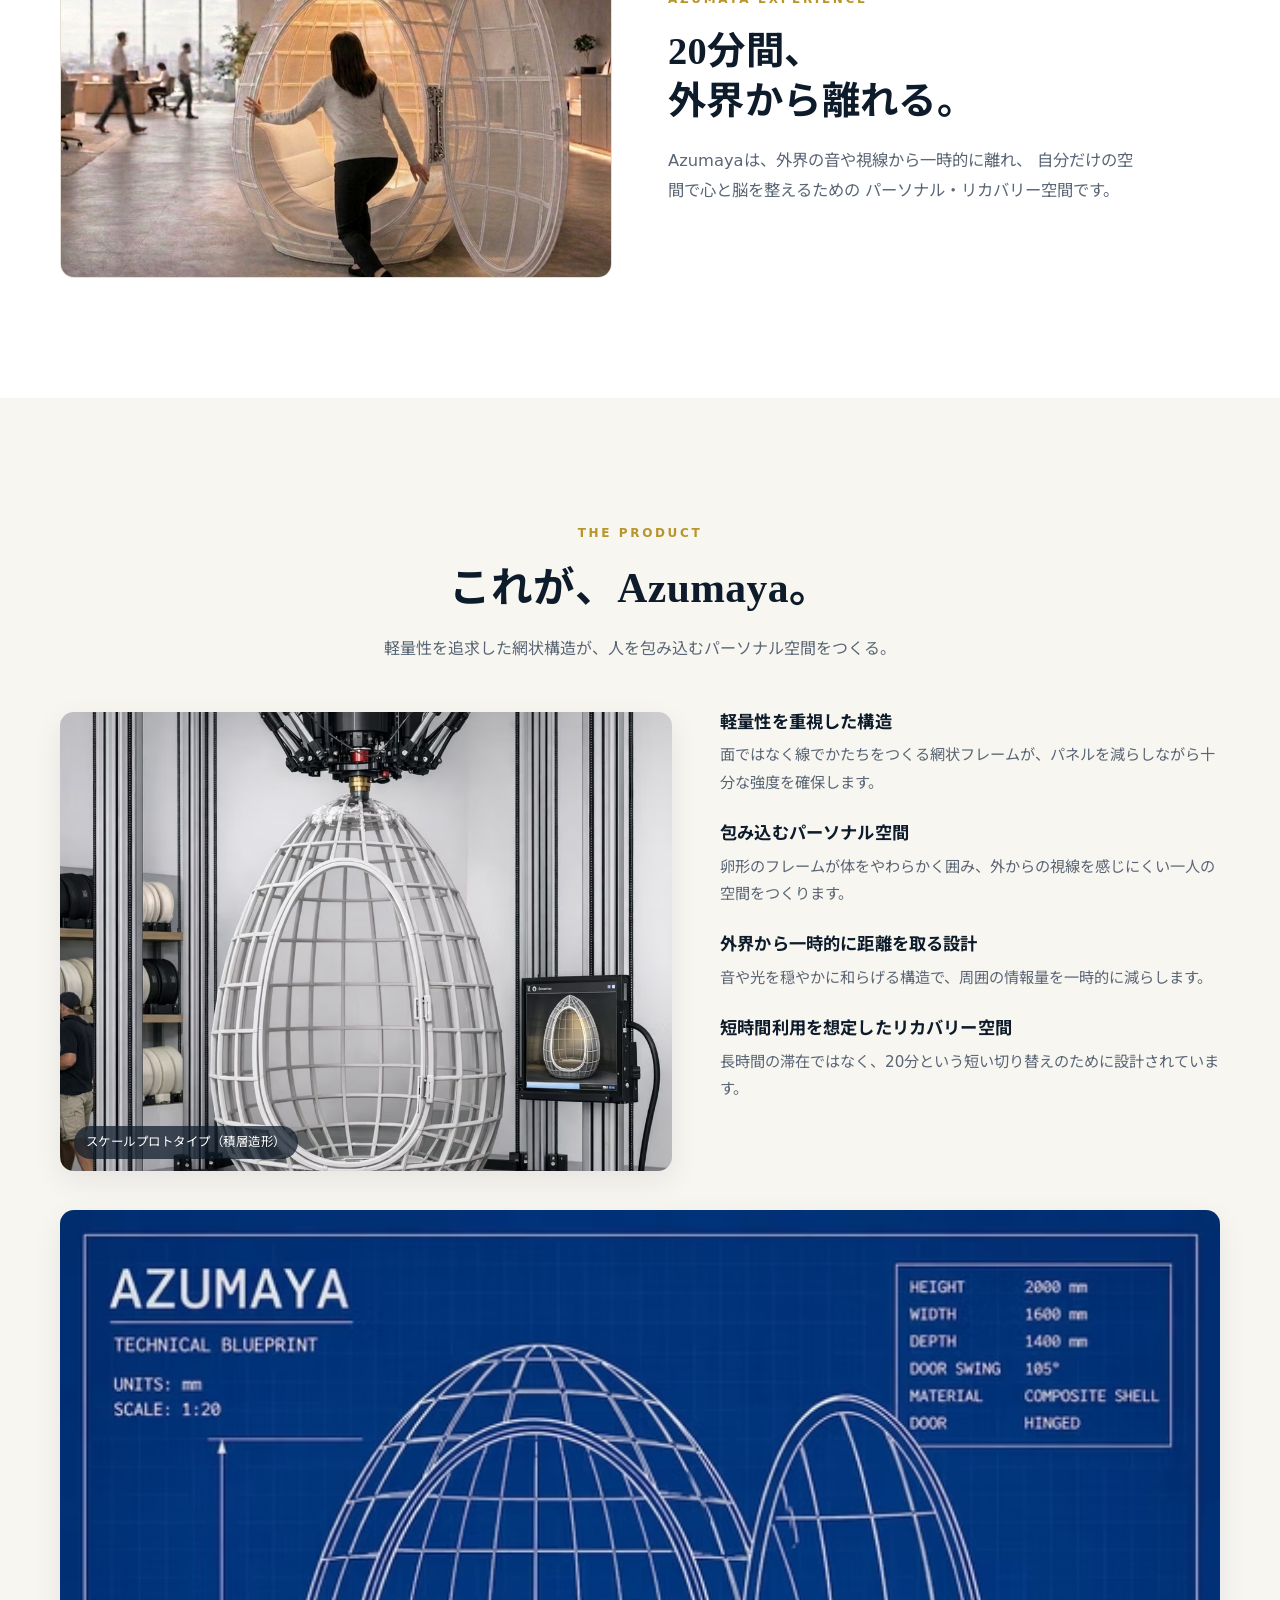
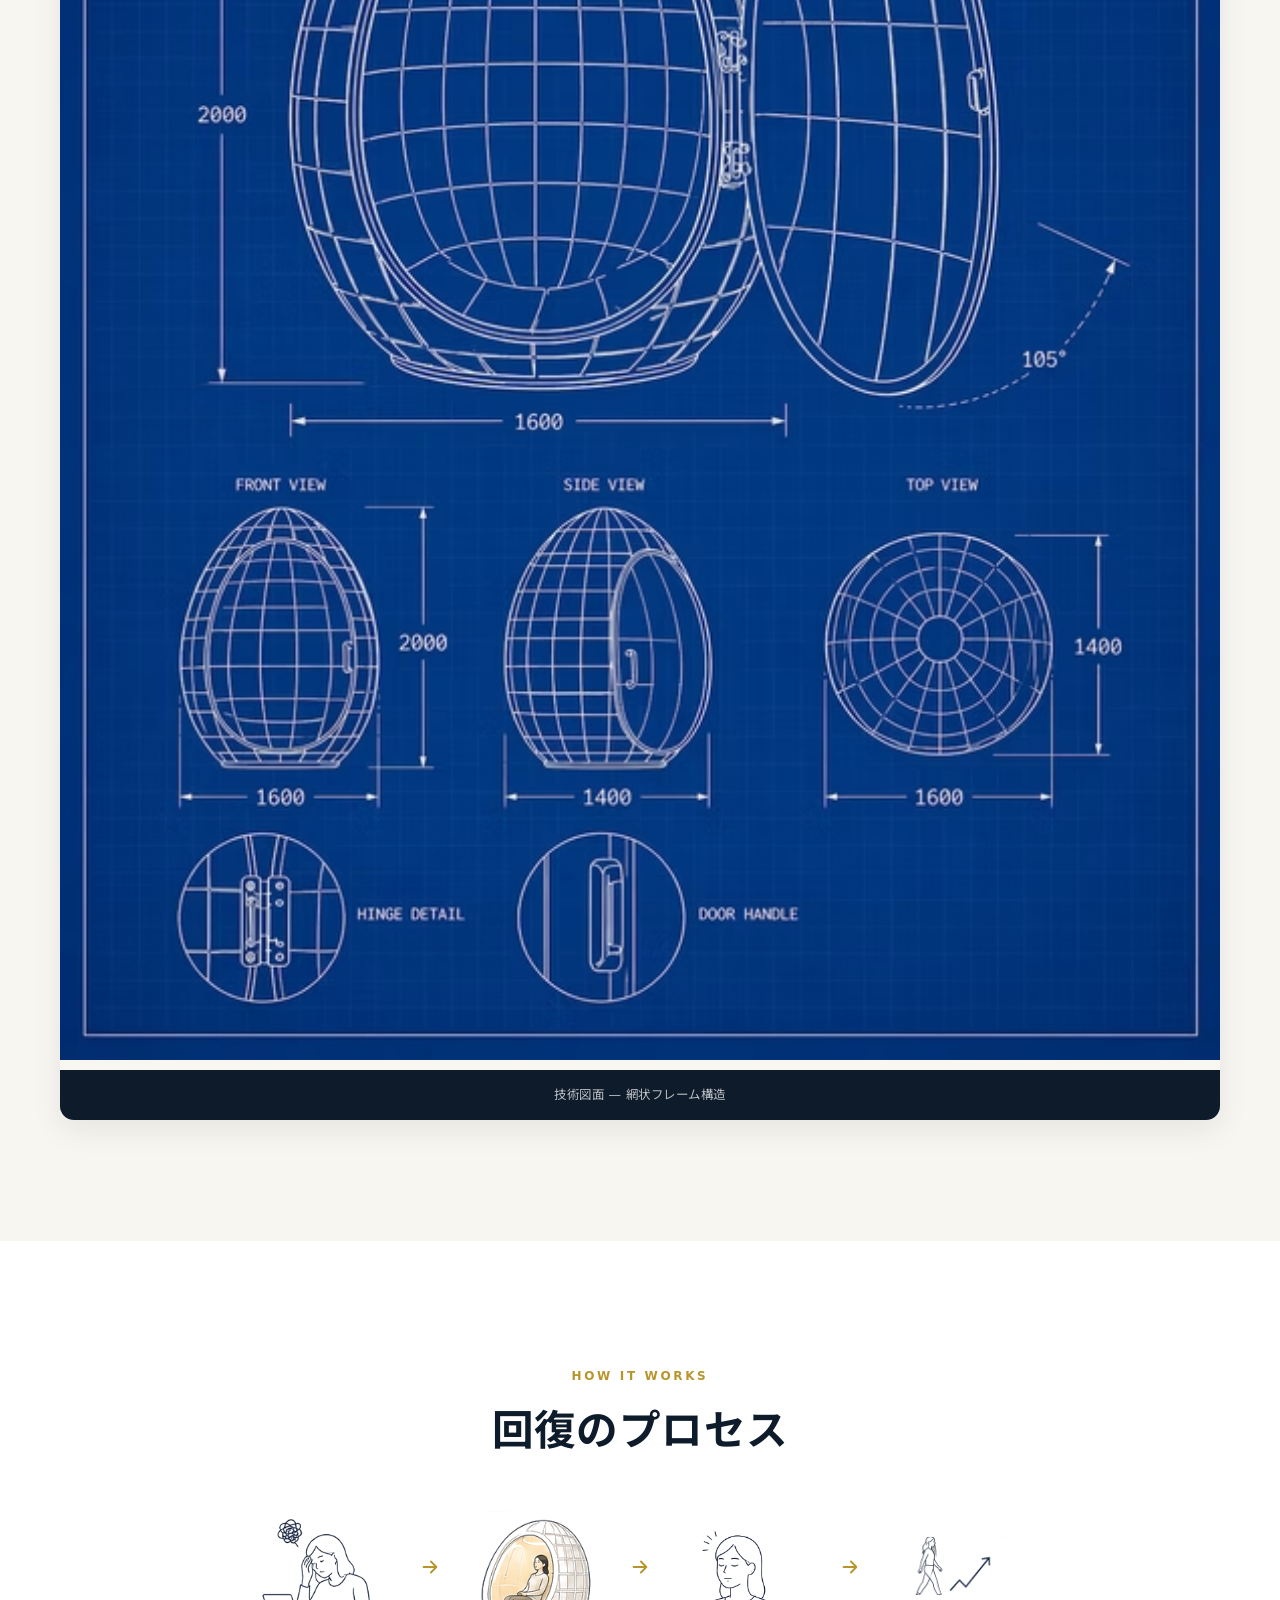
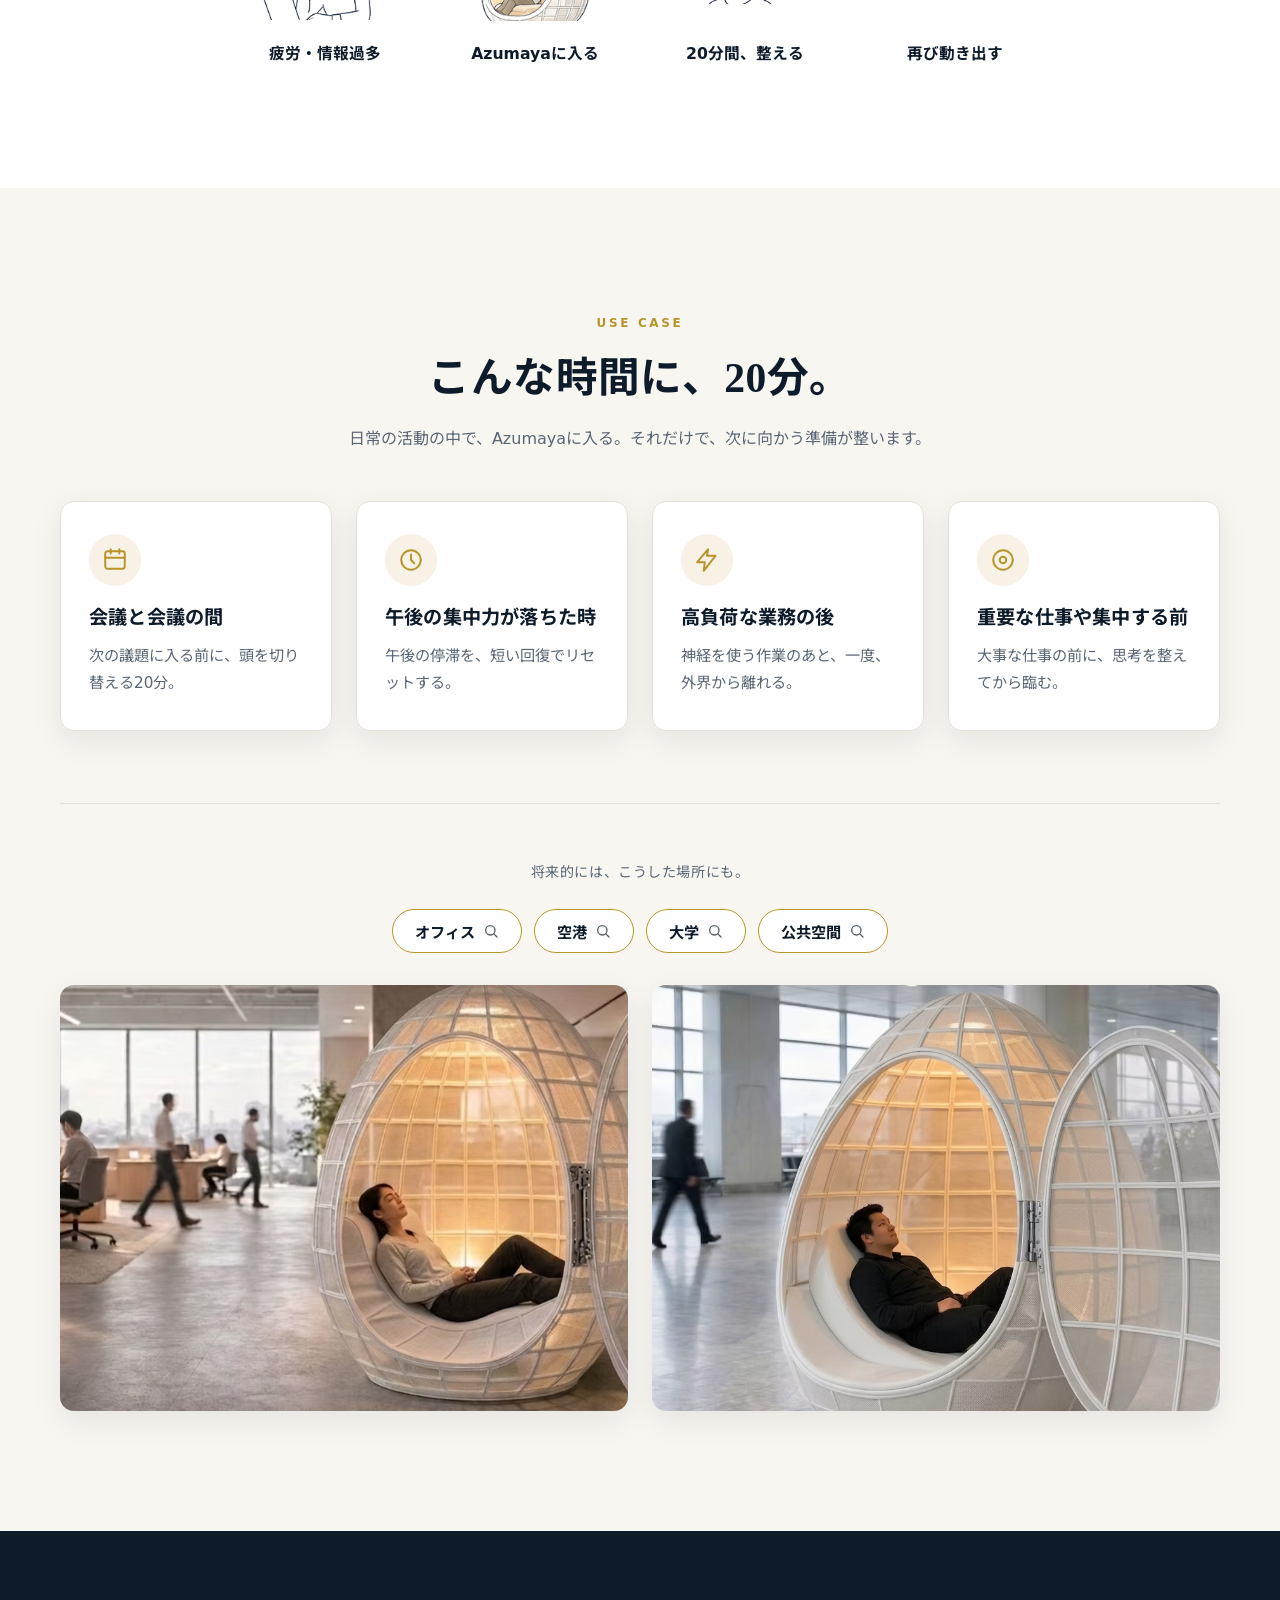
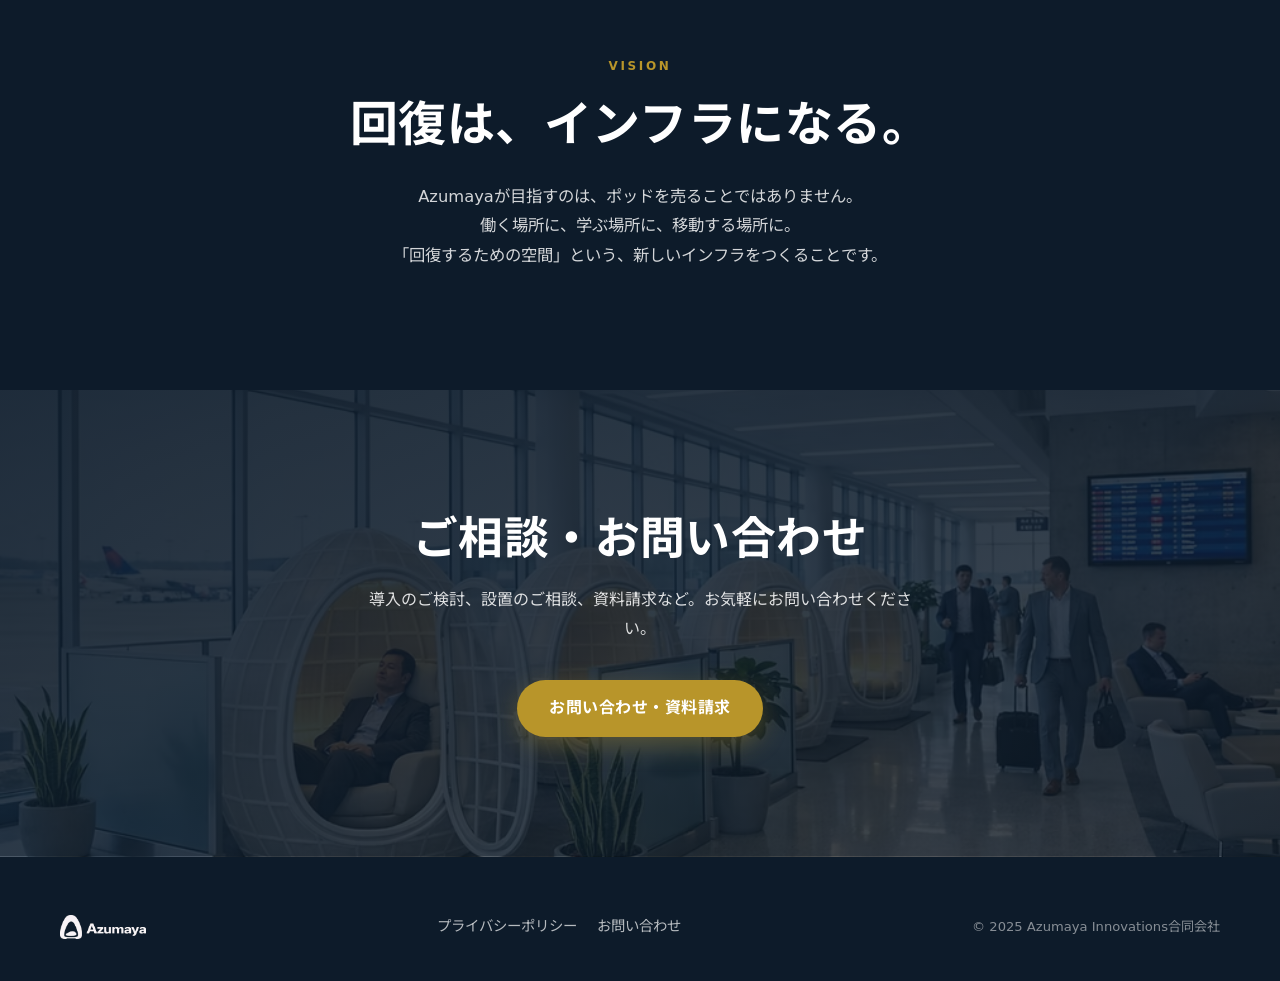
==== commit fa7c0429: "Replace Experience section image to avoid airport imagery before Use Case insideview.avif showed an " ====
--- a/index.html
+++ b/index.html
@@ -17,7 +17,7 @@
   <link rel="preconnect" href="https://fonts.gstatic.com" crossorigin />
   <link href="https://fonts.googleapis.com/css2?family=Noto+Sans+JP:wght@400;500;700&display=swap" rel="stylesheet" />
 
-  <link rel="stylesheet" href="css/style.css?v=5" />
+  <link rel="stylesheet" href="css/style.css?v=6" />
 </head>
 <body>
 
@@ -91,7 +91,7 @@
       <div class="experience__grid">
         <div class="experience__visual reveal">
           <div class="experience__illustration">
-            <img src="images/insideview.avif" alt="Azumayaの中で本を読む人" loading="lazy" onerror="this.closest('.experience__illustration').classList.add('is-placeholder')" />
+            <img src="images/Gemini_Generated_Image.png" alt="オフィスでAzumayaに入ろうとする人" loading="lazy" onerror="this.closest('.experience__illustration').classList.add('is-placeholder')" />
           </div>
         </div>
         <div class="experience__body reveal reveal--delay-1">
--- a/css/style.css
+++ b/css/style.css
@@ -711,7 +711,7 @@
   overflow: hidden;
   background: linear-gradient(160deg, rgba(184, 149, 42, 0.08), rgba(13, 27, 42, 0.06));
   border: 1px solid var(--color-border);
-  aspect-ratio: 634 / 401;
+  aspect-ratio: 975 / 650;
   display: flex;
   align-items: center;
   justify-content: center;
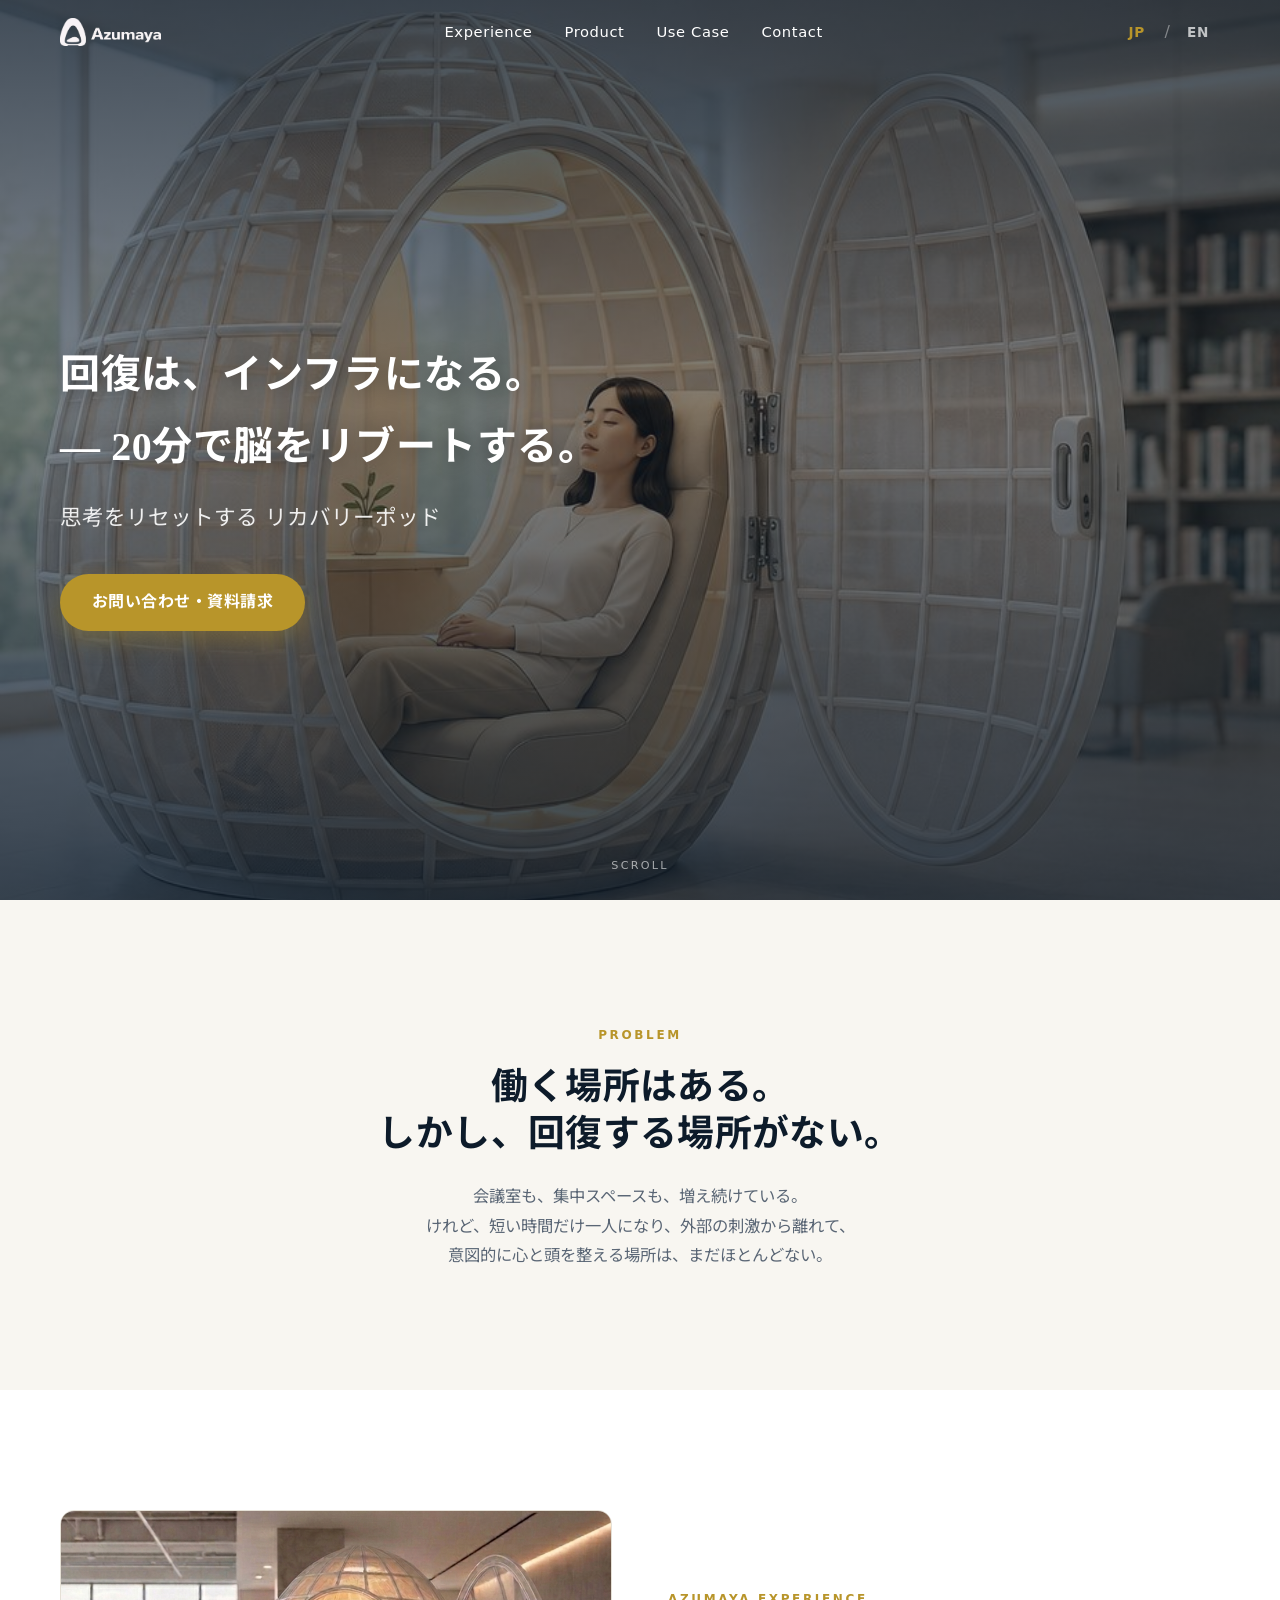
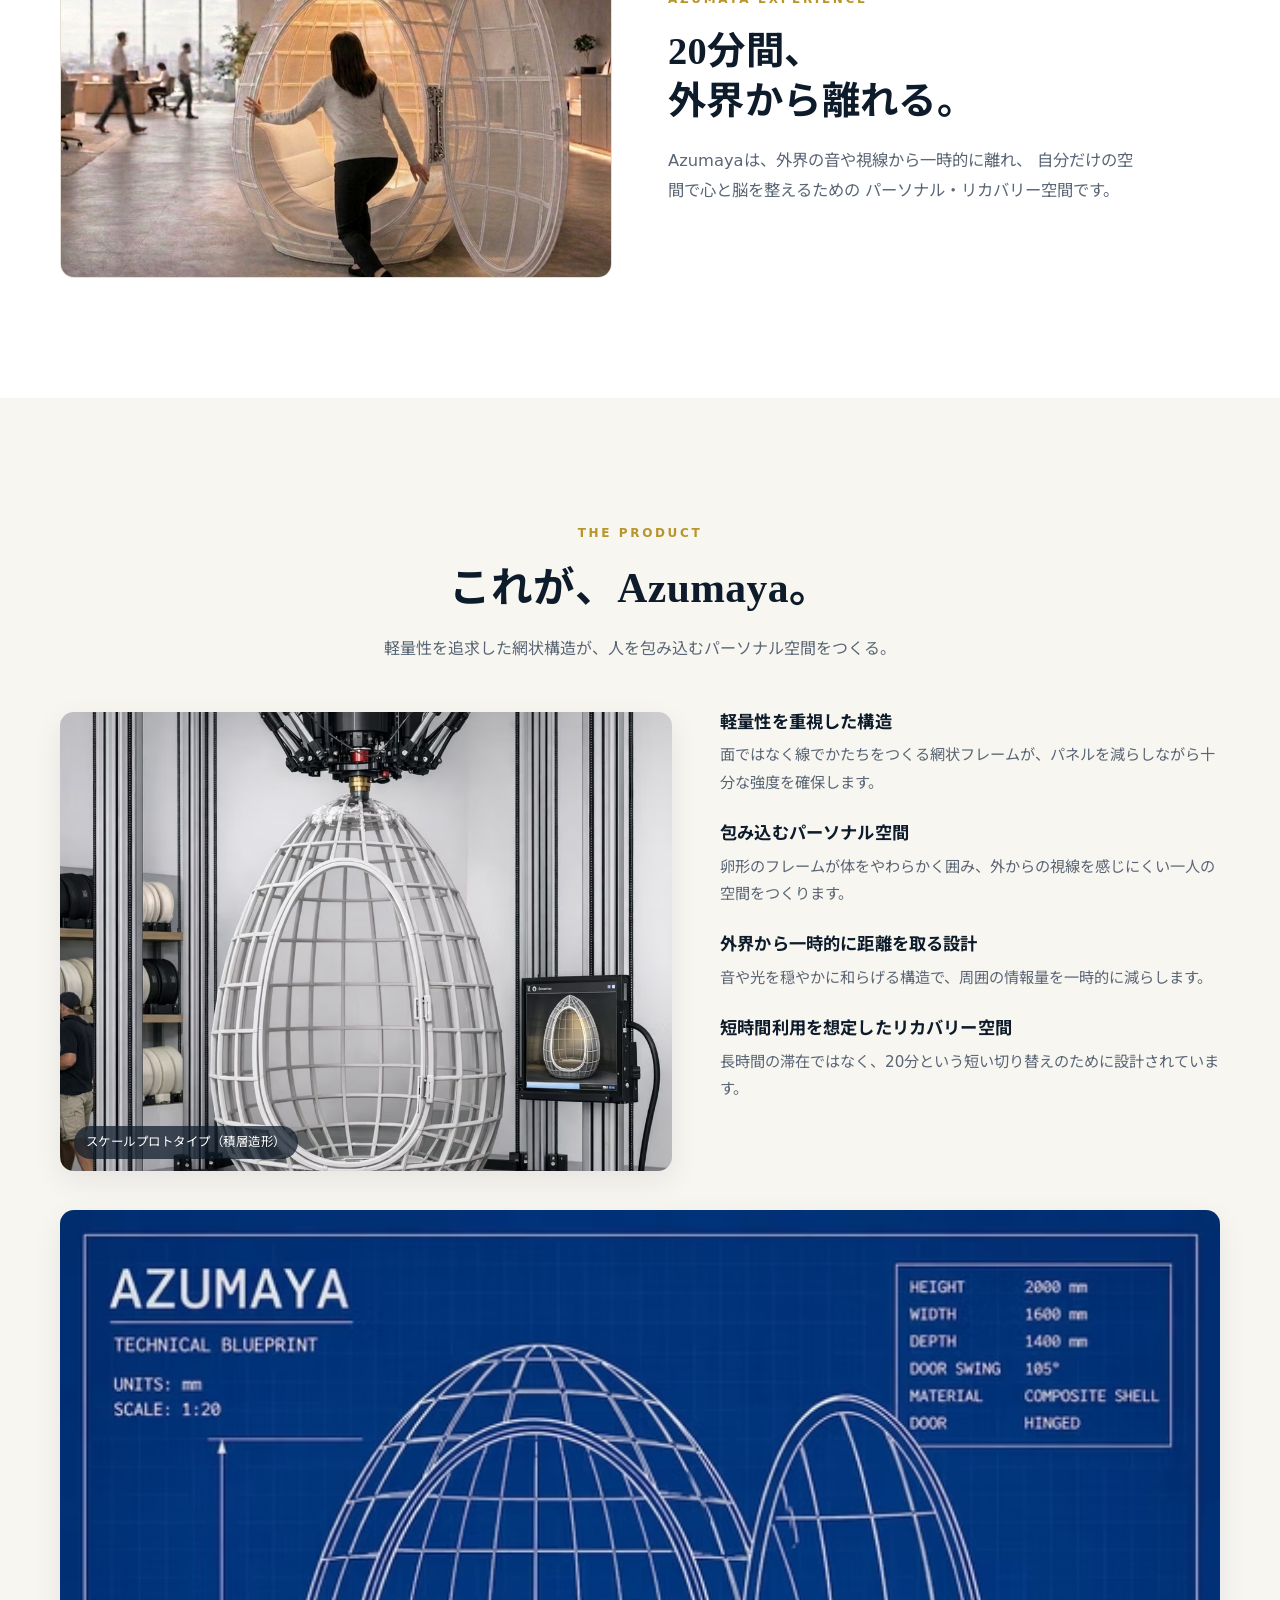
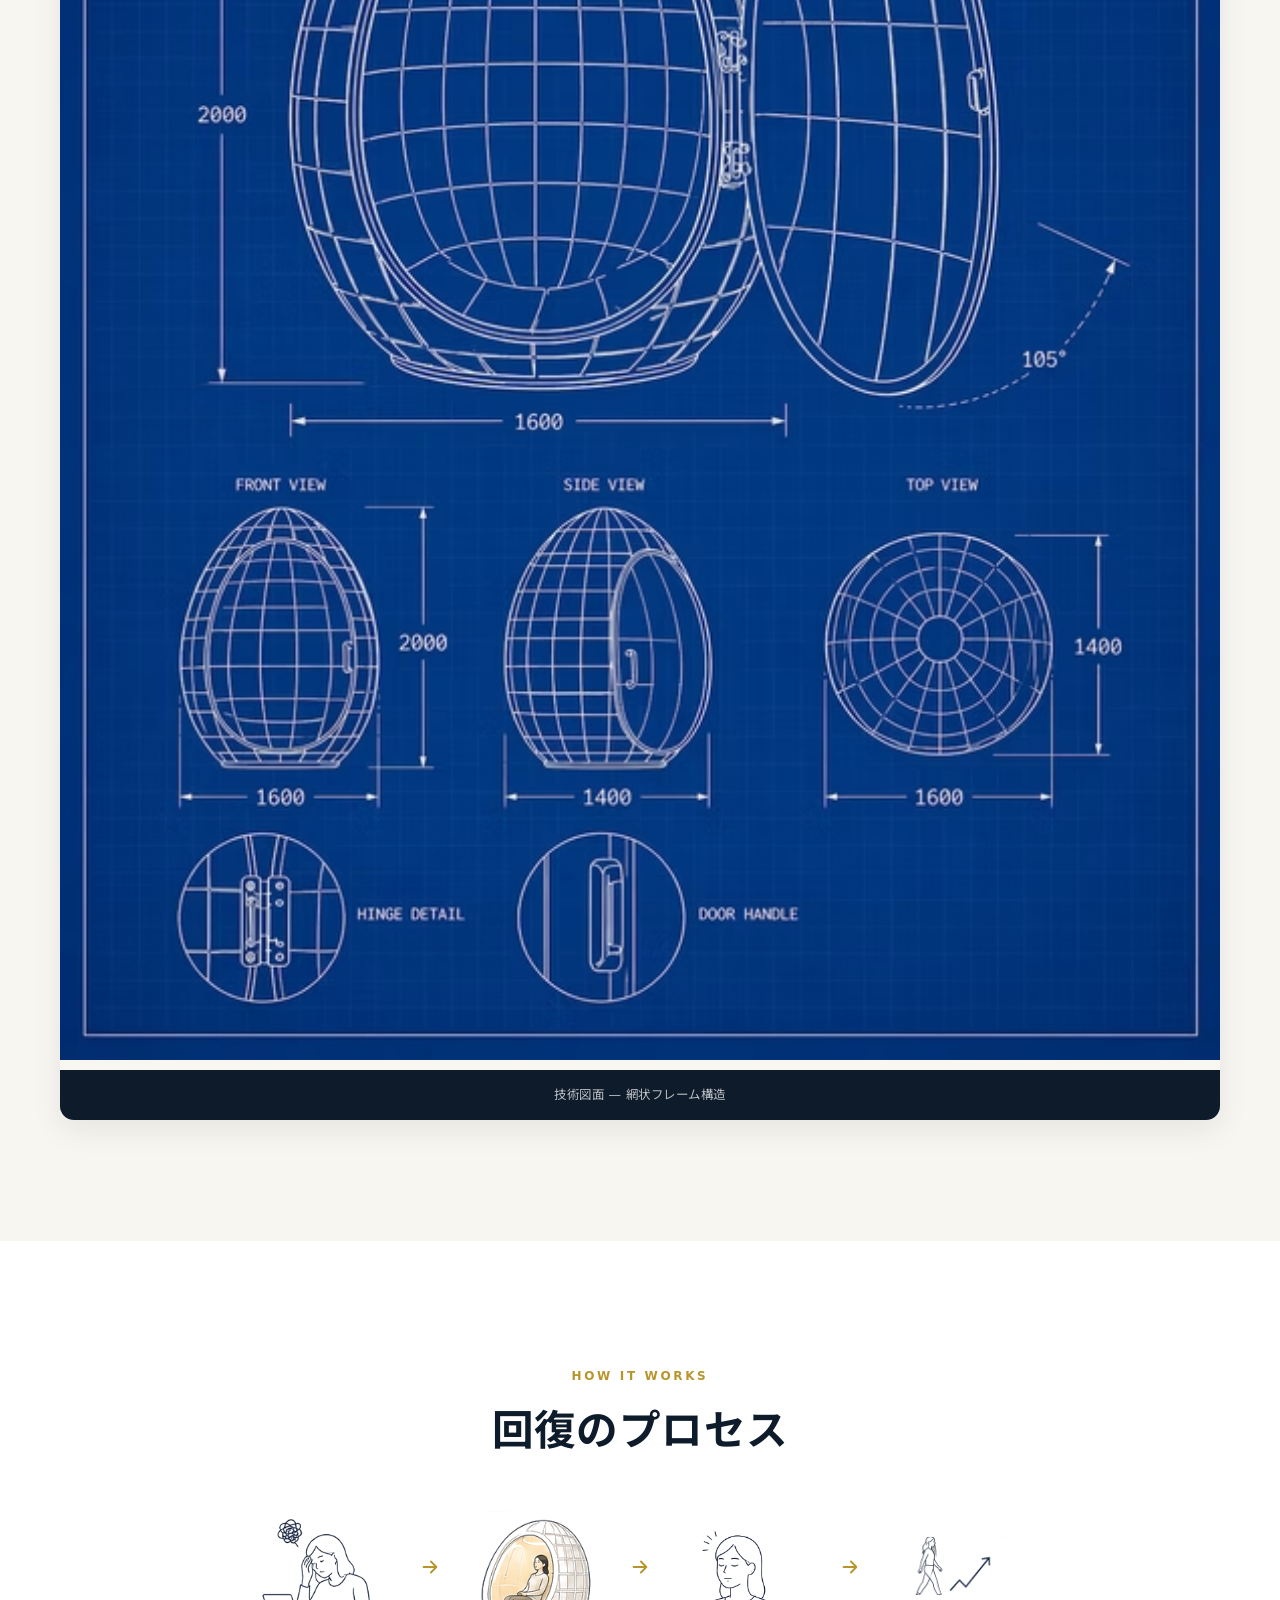
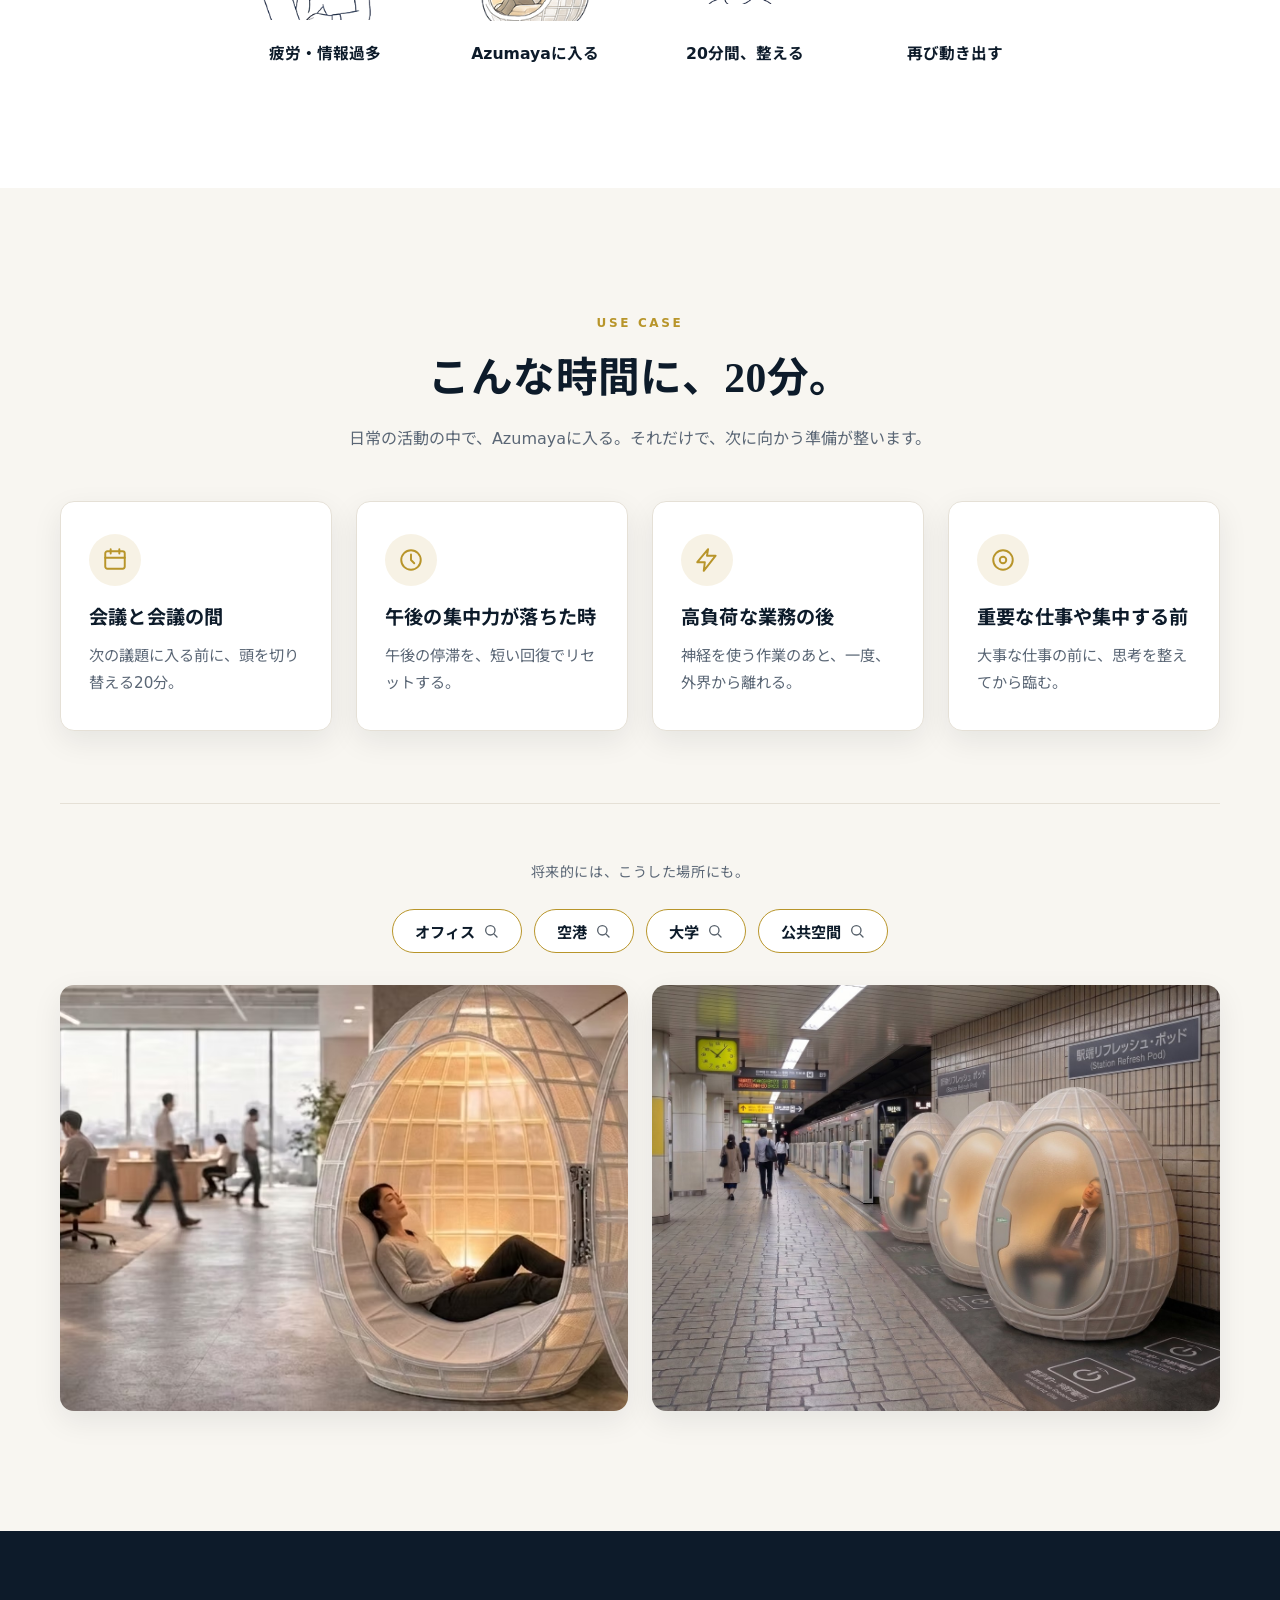
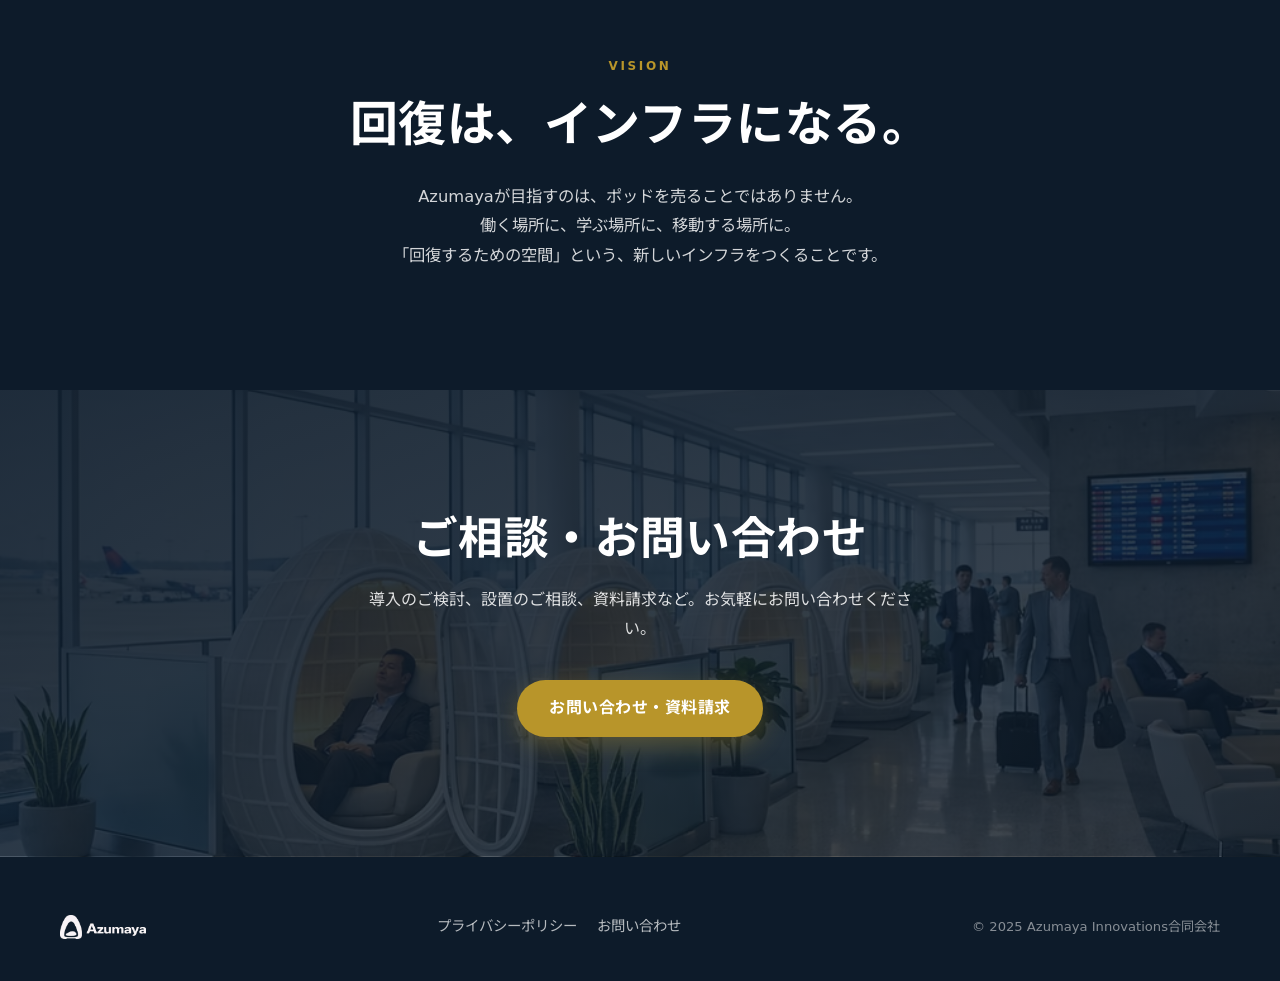
==== commit f03d8e76: "Swap Use Case gallery airport photo for a train station platform scene Reduces repeated airport imag" ====
--- a/index.html
+++ b/index.html
@@ -255,7 +255,7 @@
             <img src="images/usecase-office.avif" alt="オフィス環境に設置されたAzumaya" loading="lazy" />
           </div>
           <div class="locations__img reveal reveal--delay-1">
-            <img src="images/usecase-aireport.avif" alt="空港に設置されたAzumaya" loading="lazy" />
+            <img src="images/usecase-station.jpg" alt="駅のホームに設置されたAzumaya" loading="lazy" />
           </div>
         </div>
       </div>
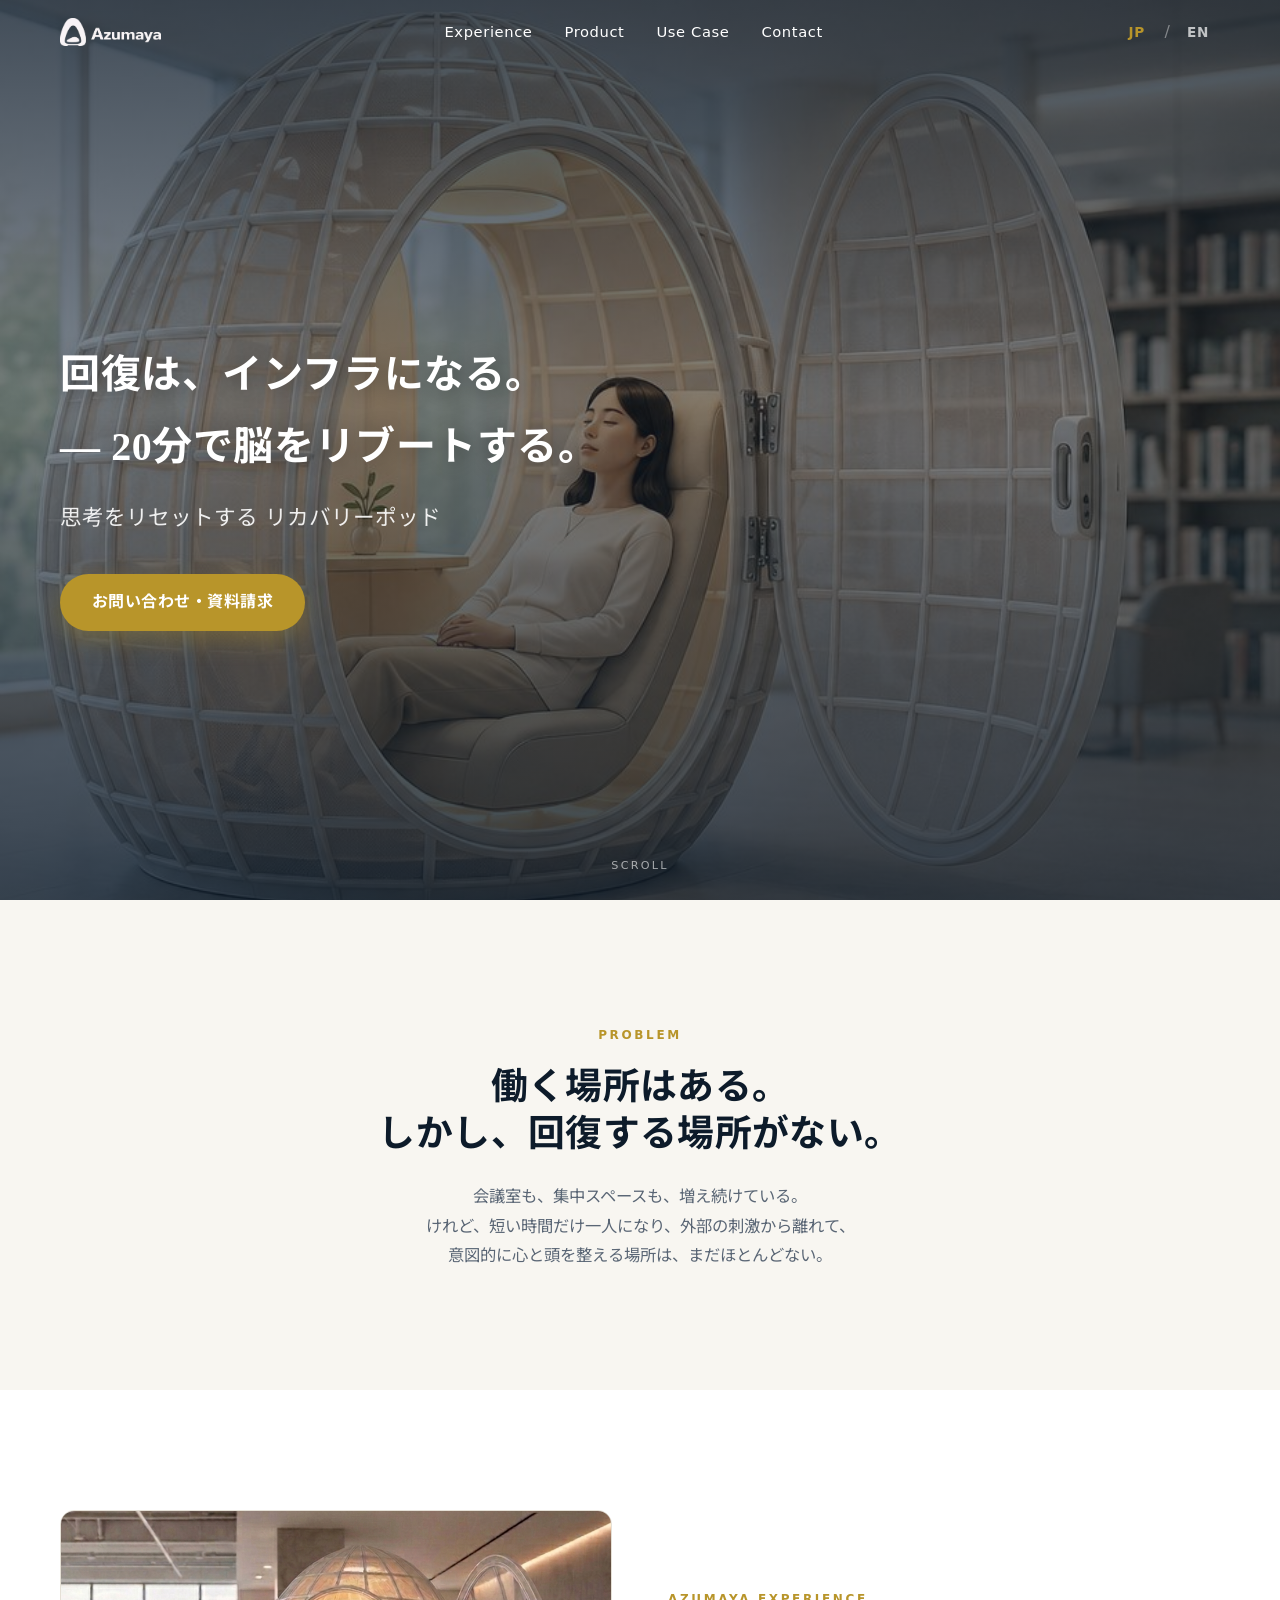
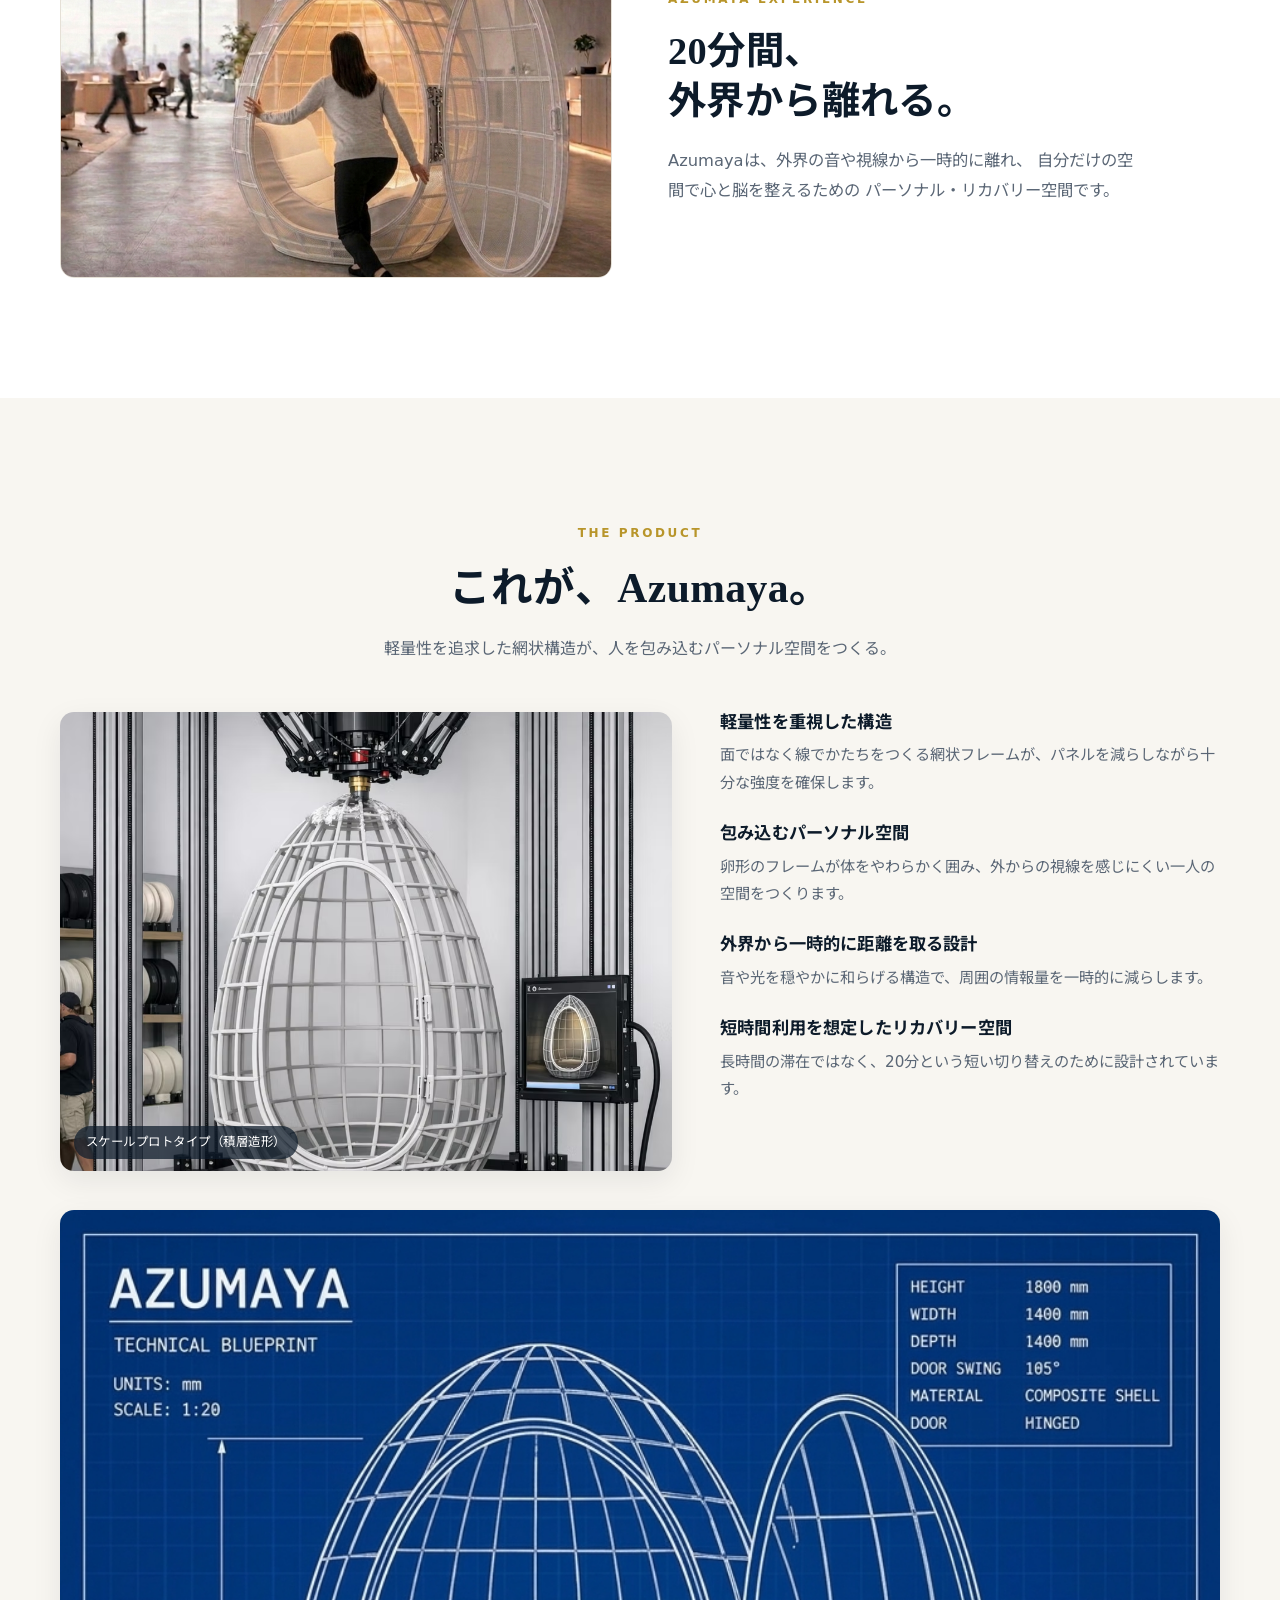
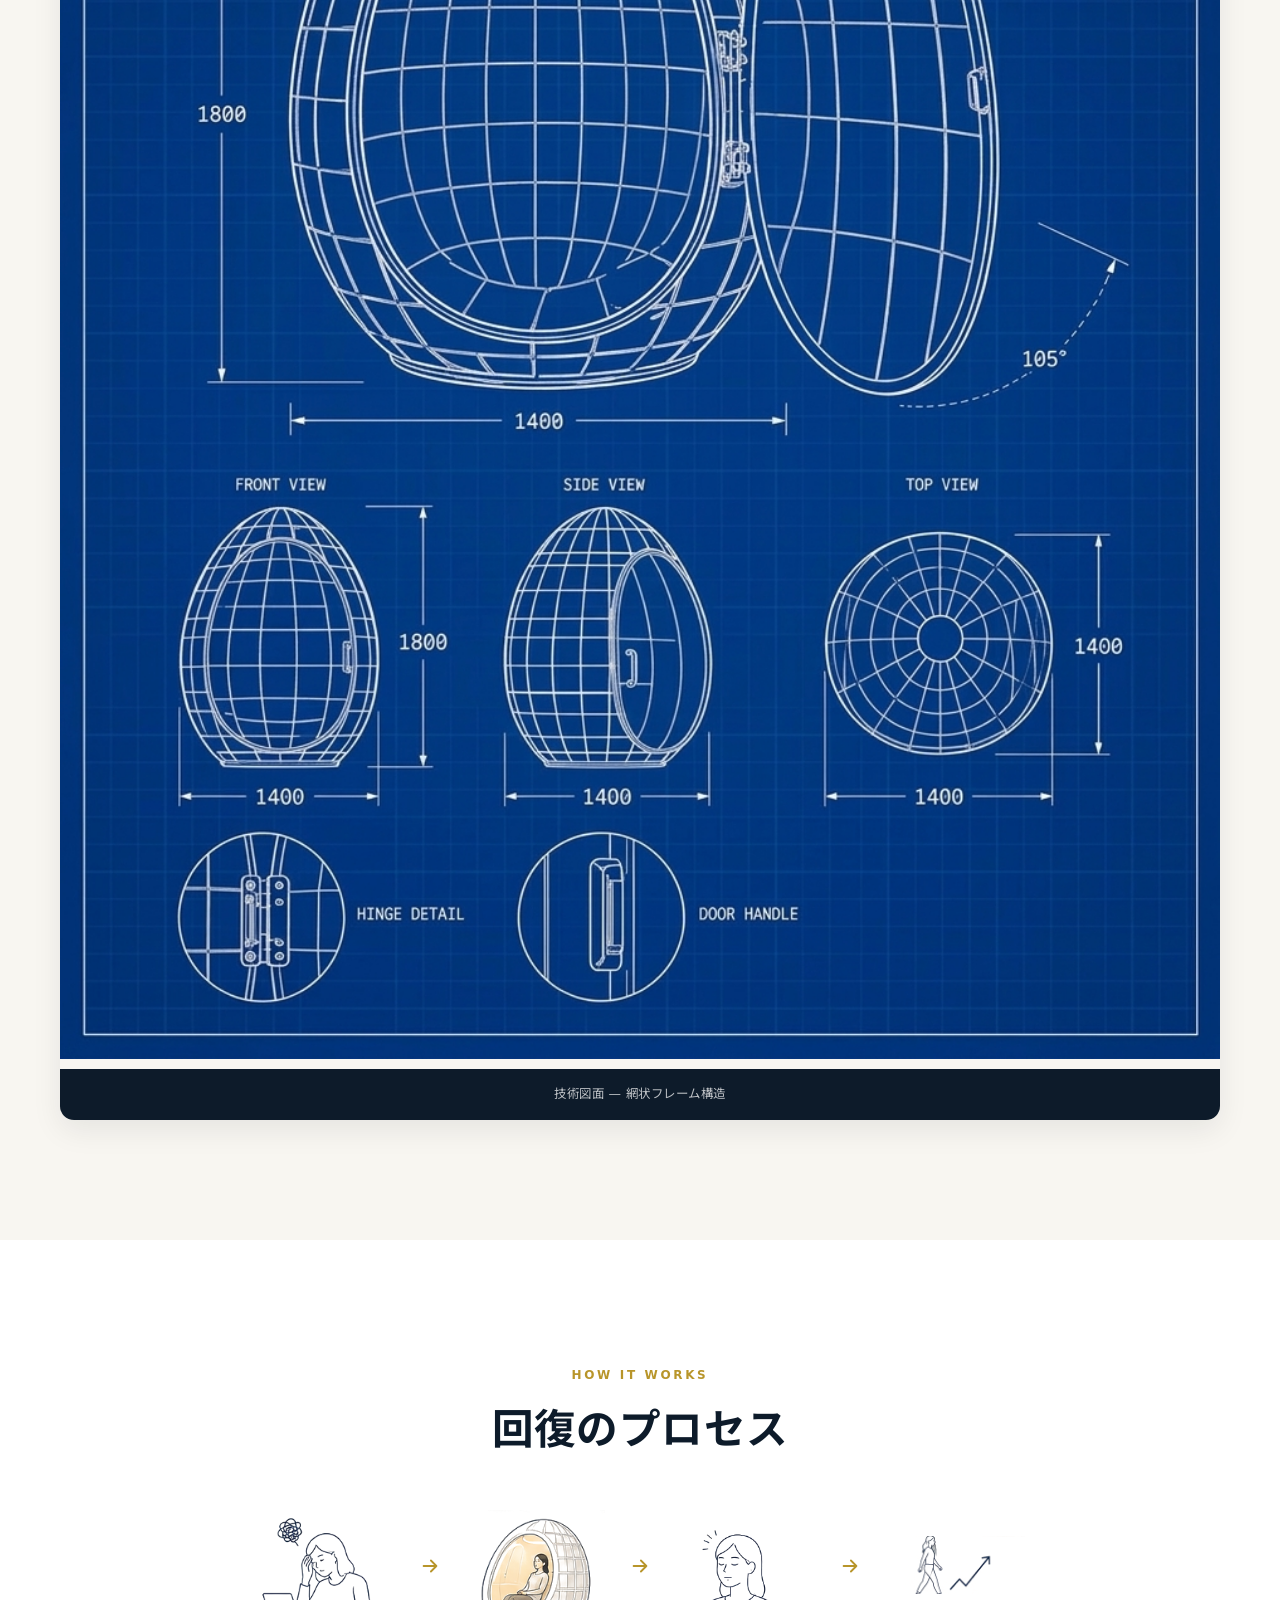
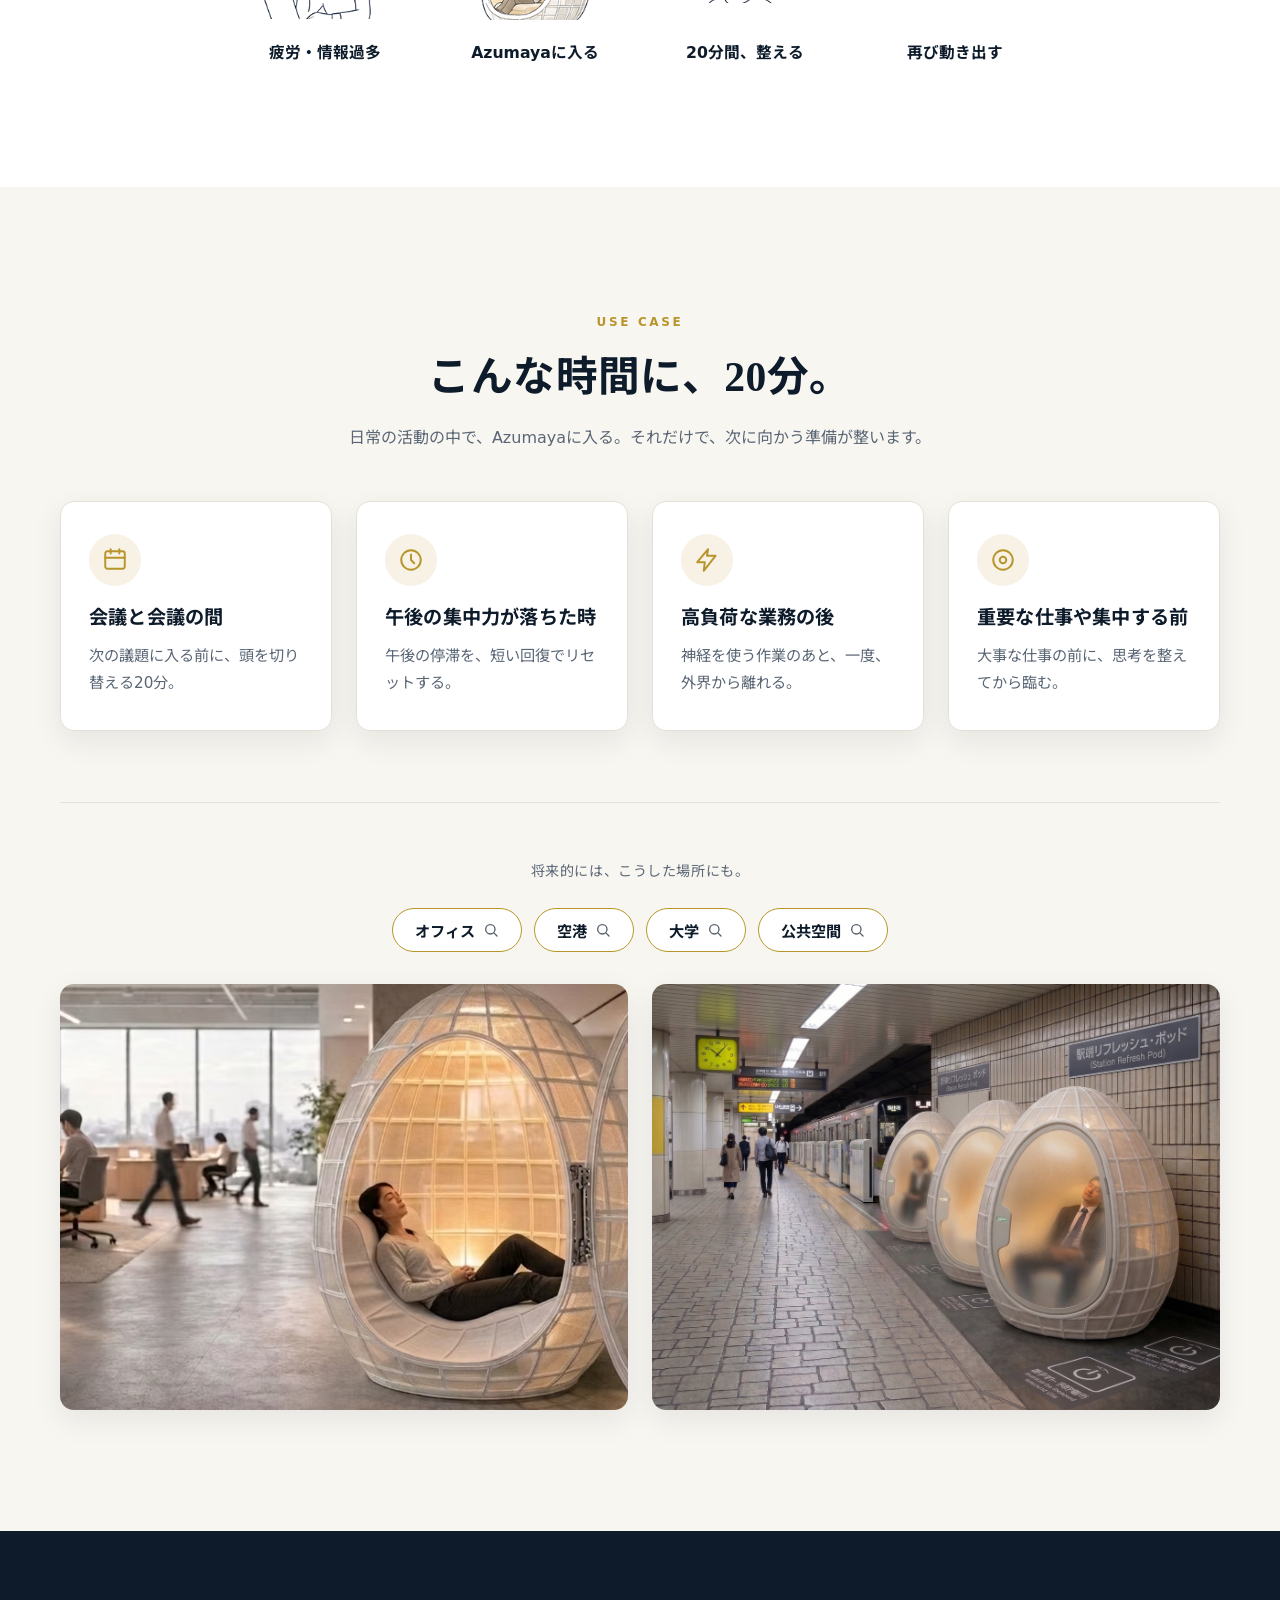
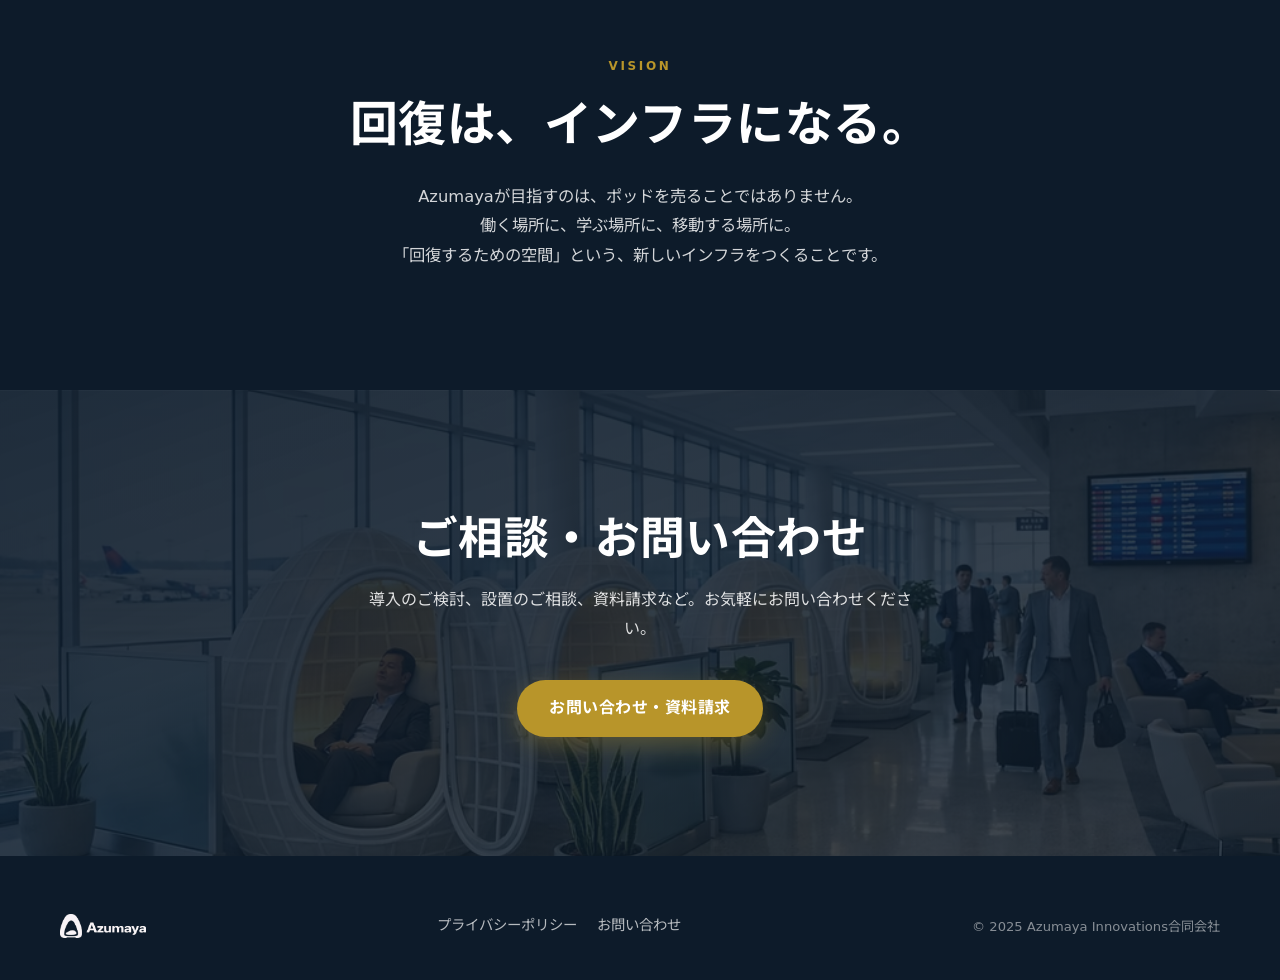
==== commit 53eb719f: "Use updated blueprint (1800x1400mm) in Product section and og:image Moves blueprint.png into images/" ====
--- a/index.html
+++ b/index.html
@@ -10,7 +10,7 @@
   <meta property="og:title" content="Azumaya Recovery Pod ｜ 20分で脳をリブートする" />
   <meta property="og:description" content="回復は、インフラになる。思考をリセットするリカバリーポッド。" />
   <meta property="og:type" content="website" />
-  <meta property="og:image" content="https://www.azumayapod.com/images/blueprint.avif" />
+  <meta property="og:image" content="https://www.azumayapod.com/images/blueprint.png" />
 
   <!-- Fonts -->
   <link rel="preconnect" href="https://fonts.googleapis.com" />
@@ -144,7 +144,7 @@
       </div>
 
       <div class="product__blueprint reveal reveal--delay-2">
-        <img src="images/blueprint.avif" alt="Azumaya技術図面（網状フレーム構造）" loading="lazy" />
+        <img src="images/blueprint.png" alt="Azumaya技術図面（網状フレーム構造）" loading="lazy" />
         <span class="product__caption">技術図面 — 網状フレーム構造</span>
       </div>
     </div>
